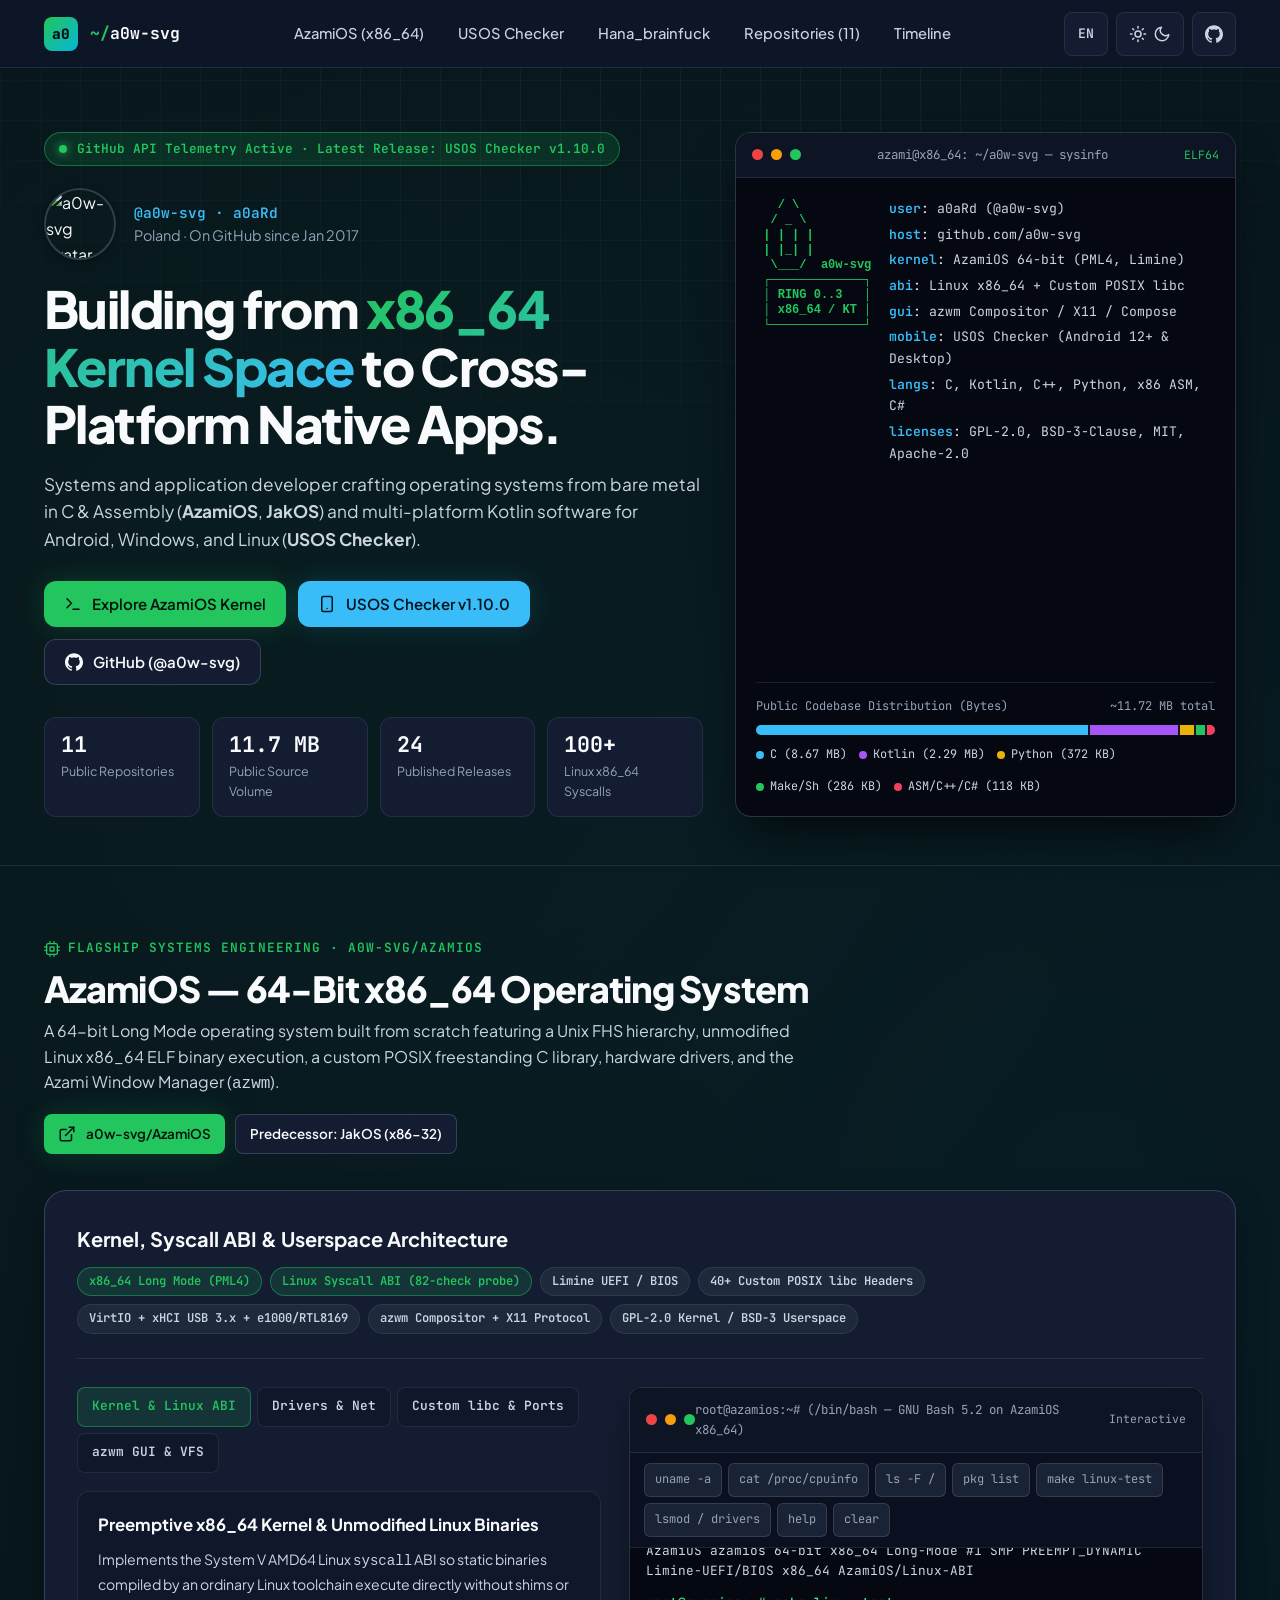
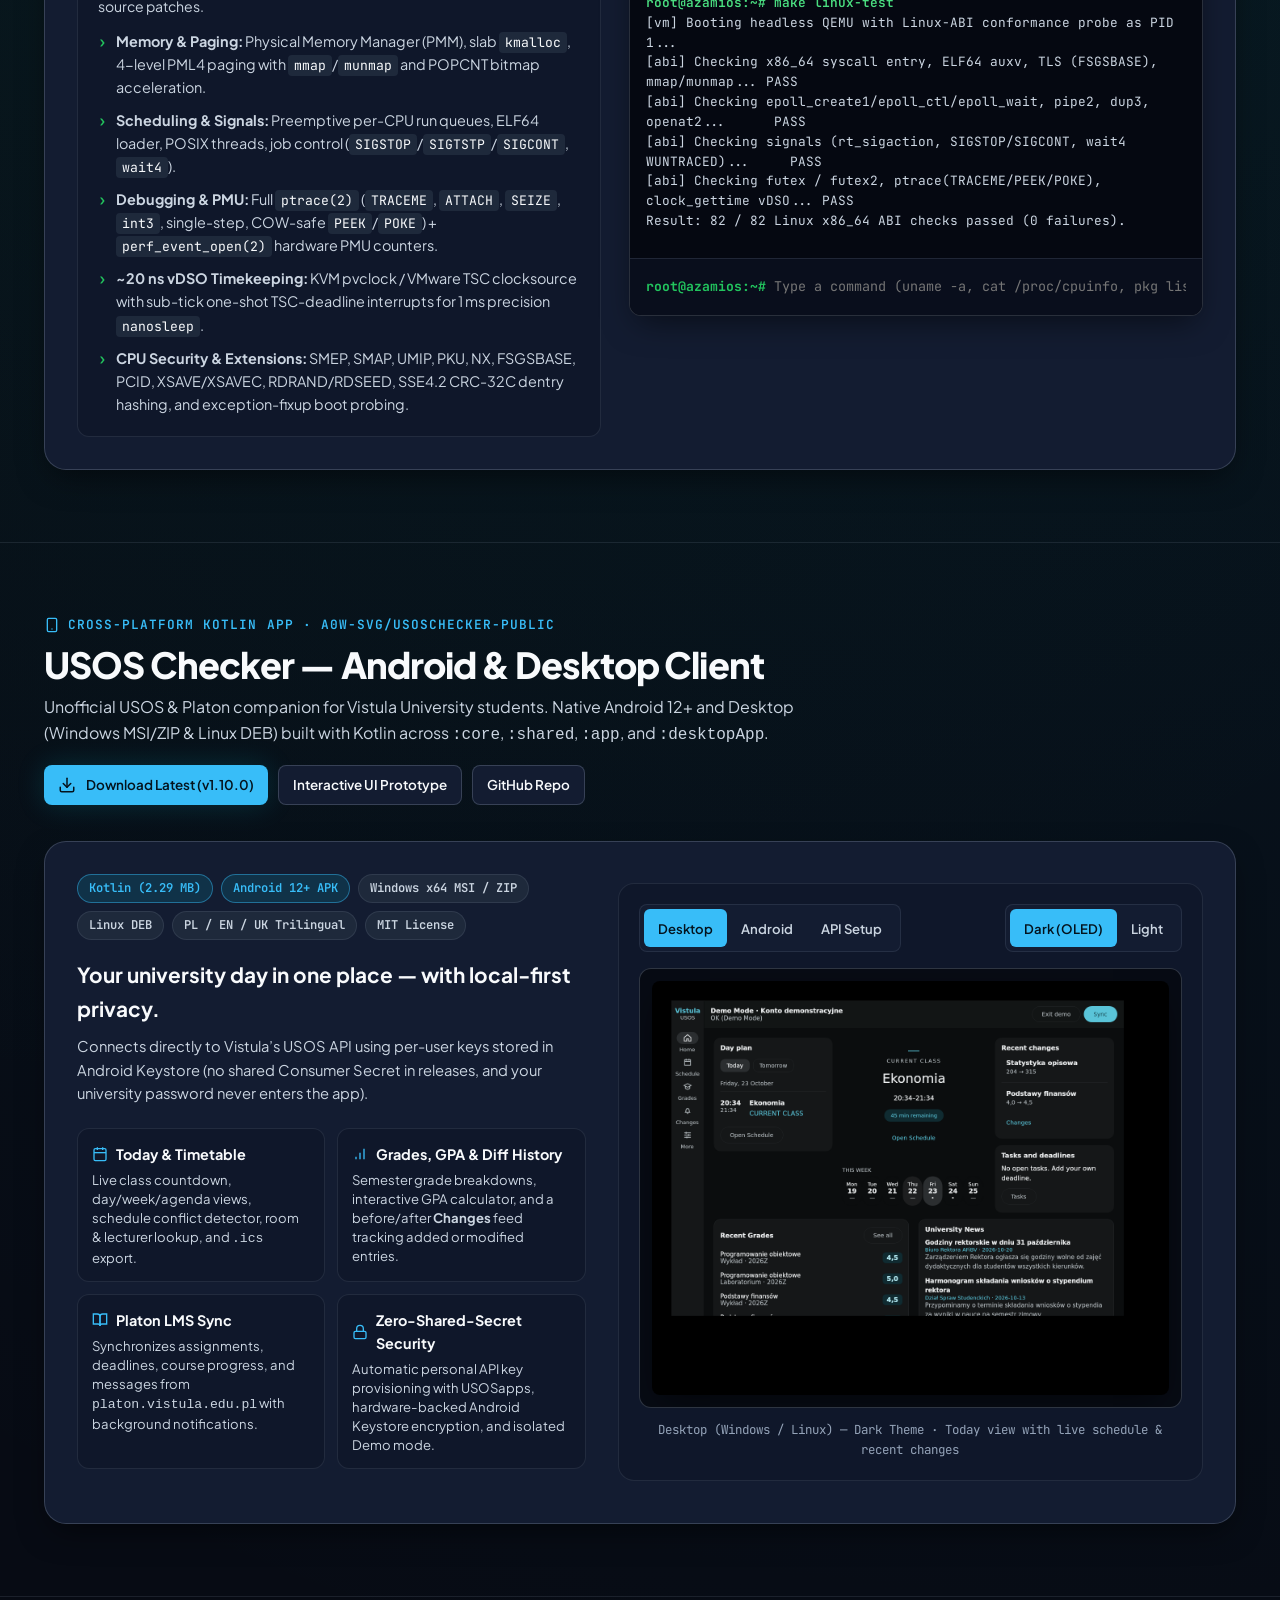
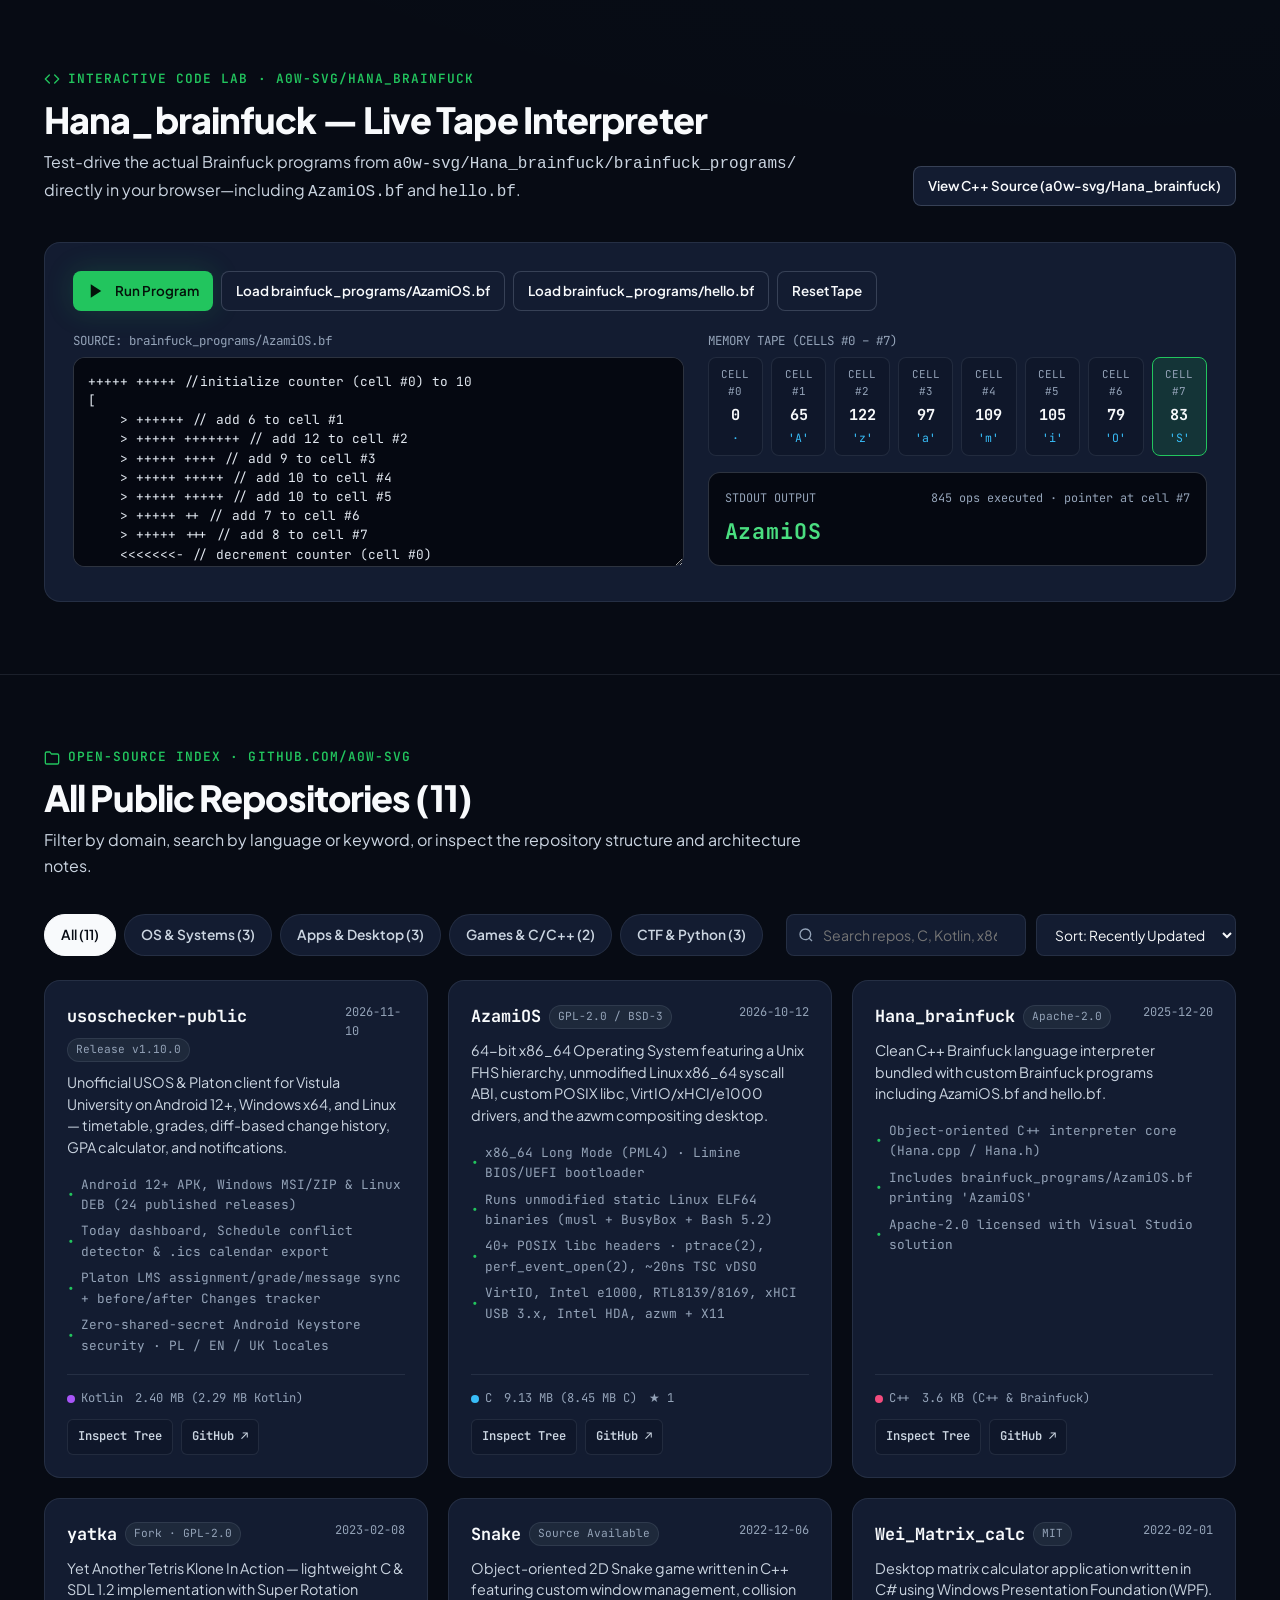
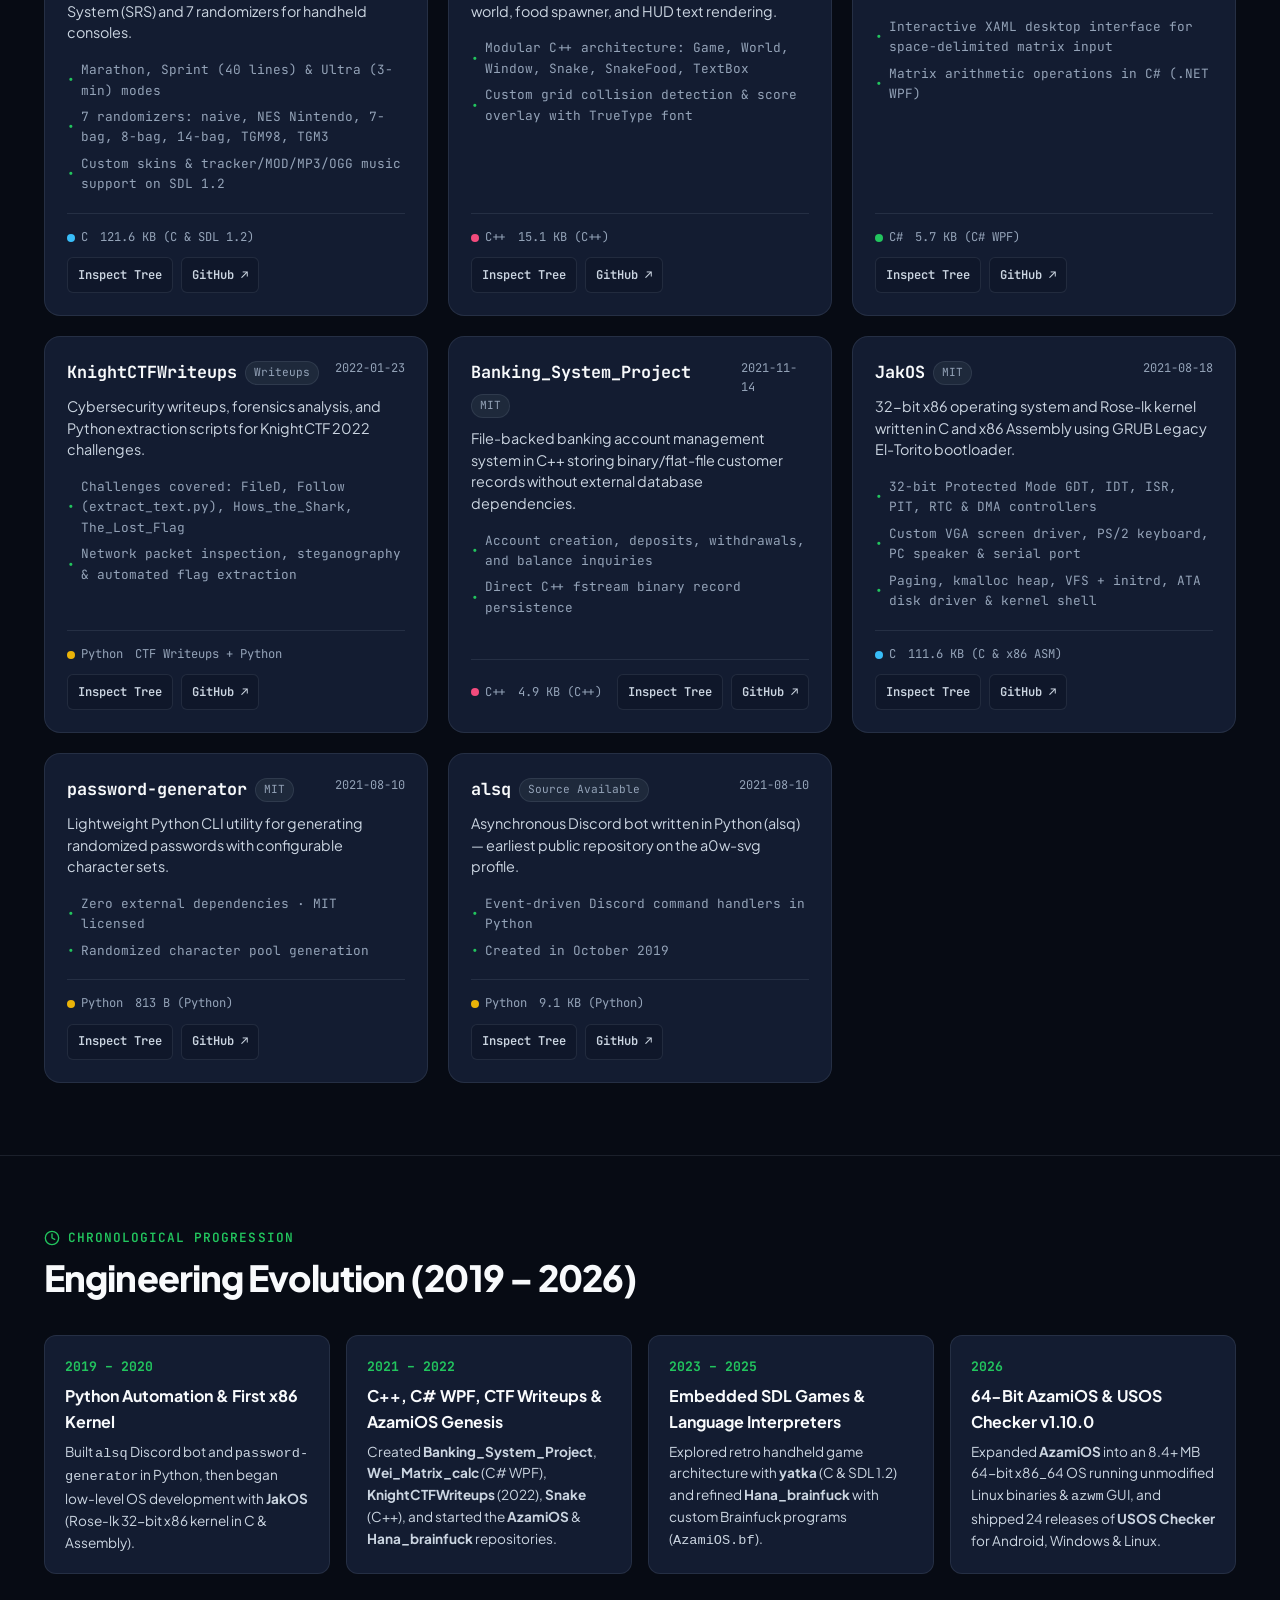
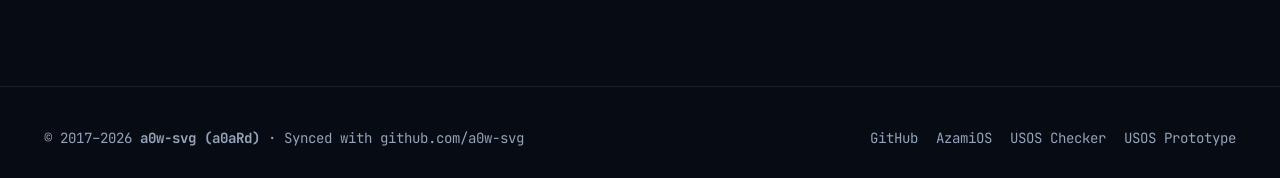
==== index.html @ 18b0dc76 "Initial commit: a0w-svg interactive portfolio site" ====
<!DOCTYPE html>
<html lang="en" data-theme="dark">
<head>
  <meta charset="UTF-8" />
  <meta name="viewport" content="width=device-width, initial-scale=1.0" />
  <title>a0w-svg (a0aRd) — Systems &amp; Software Engineering Portfolio</title>
  <meta name="description" content="Open-source portfolio of a0w-svg (a0aRd): creator of AzamiOS (64-bit x86_64 POSIX OS with Linux syscall ABI), USOS Checker for Android &amp; Desktop, JakOS, Hana_brainfuck, and more." />
  <meta name="theme-color" content="#070b14" />

  <!-- Open Graph -->
  <meta property="og:title" content="a0w-svg (a0aRd) — Systems &amp; Software Engineering" />
  <meta property="og:description" content="64-bit x86_64 OS development (AzamiOS), cross-platform Kotlin applications (USOS Checker), C/C++ interpreters, and security writeups." />
  <meta property="og:type" content="website" />
  <meta property="og:image" content="https://avatars.githubusercontent.com/u/24978910?v=4" />

  <!-- Google Fonts: Plus Jakarta Sans + JetBrains Mono -->
  <link rel="preconnect" href="https://fonts.googleapis.com" />
  <link rel="preconnect" href="https://fonts.gstatic.com" crossorigin />
  <link href="https://fonts.googleapis.com/css2?family=JetBrains+Mono:ital,wght@0,400;0,500;0,600;0,700;1,400&amp;family=Plus+Jakarta+Sans:wght@400;500;600;700;800&amp;display=swap" rel="stylesheet" />

  <link rel="stylesheet" href="styles.css" />
</head>
<body>
  <a href="#main-content" class="skip-link" data-i18n="skip_to_content">Skip to main content</a>
  <div class="bg-grid" aria-hidden="true"></div>

  <!-- ====================================================================
       Sticky Top Navigation
       ==================================================================== -->
  <header class="site-header">
    <div class="container nav-inner">
      <a href="#" class="brand" aria-label="a0w-svg home">
        <span class="brand-mark" aria-hidden="true">a0</span>
        <span><span class="brand-prompt">~/</span>a0w-svg</span>
      </a>

      <nav aria-label="Primary navigation">
        <ul class="nav-links">
          <li><a href="#azamios" class="nav-link">AzamiOS (x86_64)</a></li>
          <li><a href="#usoschecker" class="nav-link">USOS Checker</a></li>
          <li><a href="#hana-bf" class="nav-link">Hana_brainfuck</a></li>
          <li><a href="#repositories" class="nav-link" data-i18n="nav_repos">Repositories (11)</a></li>
          <li><a href="#timeline" class="nav-link" data-i18n="nav_timeline">Timeline</a></li>
        </ul>
      </nav>

      <div class="nav-actions">
        <button type="button" id="lang-toggle" class="lang-btn" aria-label="Switch language between English and Polish">
          <span id="lang-label">EN</span>
        </button>

        <button type="button" id="theme-toggle" class="icon-btn" aria-label="Toggle color theme">
          <!-- Sun icon (shown in dark mode) -->
          <svg id="icon-sun" viewBox="0 0 24 24" fill="none" stroke="currentColor" stroke-width="2" stroke-linecap="round" stroke-linejoin="round" aria-hidden="true">
            <circle cx="12" cy="12" r="4"></circle>
            <path d="M12 2v2M12 20v2M4.93 4.93l1.41 1.41M17.66 17.66l1.41 1.41M2 12h2M20 12h2M6.34 17.66l-1.41 1.41M19.07 4.93l-1.41 1.41"></path>
          </svg>
          <!-- Moon icon (shown in light mode) -->
          <svg id="icon-moon" viewBox="0 0 24 24" fill="none" stroke="currentColor" stroke-width="2" stroke-linecap="round" stroke-linejoin="round" aria-hidden="true" hidden>
            <path d="M21 12.79A9 9 0 1 1 11.21 3 7 7 0 0 0 21 12.79z"></path>
          </svg>
        </button>

        <a href="https://github.com/a0w-svg" target="_blank" rel="noopener noreferrer" class="icon-btn" aria-label="Open a0w-svg GitHub Profile">
          <svg viewBox="0 0 24 24" fill="currentColor" aria-hidden="true">
            <path d="M12 .297c-6.63 0-12 5.373-12 12 0 5.303 3.438 9.8 8.205 11.385.6.113.82-.258.82-.577 0-.285-.01-1.04-.015-2.04-3.338.724-4.042-1.61-4.042-1.61C4.422 18.07 3.633 17.7 3.633 17.7c-1.087-.744.084-.729.084-.729 1.205.084 1.838 1.236 1.838 1.236 1.07 1.835 2.809 1.305 3.495.998.108-.776.417-1.305.76-1.605-2.665-.3-5.466-1.332-5.466-5.93 0-1.31.465-2.38 1.235-3.22-.135-.303-.54-1.523.105-3.176 0 0 1.005-.322 3.3 1.23.96-.267 1.98-.399 3-.405 1.02.006 2.04.138 3 .405 2.28-1.552 3.285-1.23 3.285-1.23.645 1.653.24 2.873.12 3.176.765.84 1.23 1.91 1.23 3.22 0 4.61-2.805 5.625-5.475 5.92.42.36.81 1.096.81 2.22 0 1.606-.015 2.896-.015 3.286 0 .315.21.69.825.57C20.565 22.092 24 17.592 24 12.297c0-6.627-5.373-12-12-12"/>
          </svg>
        </a>
      </div>
    </div>
  </header>

  <main id="main-content">
    <!-- ====================================================================
         Hero Section
         ==================================================================== -->
    <section class="hero">
      <div class="container hero-grid">
        <div>
          <div class="hero-status-bar">
            <span class="status-dot" aria-hidden="true"></span>
            <span id="live-sync-badge" data-i18n="hero_status">GitHub API Telemetry Active · Latest Release: USOS Checker v1.10.0</span>
          </div>

          <div class="hero-identity">
            <img src="https://avatars.githubusercontent.com/u/24978910?v=4" alt="a0w-svg avatar" class="hero-avatar" width="72" height="72" />
            <div>
              <div class="hero-handle">@a0w-svg · a0aRd</div>
              <div style="font-size: 0.9rem; color: var(--text-muted);" data-i18n="hero_location">Poland · On GitHub since Jan 2017</div>
            </div>
          </div>

          <h1 class="hero-title" data-i18n="hero_heading">
            Building from <span class="gradient-text">x86_64 Kernel Space</span> to Cross-Platform Native Apps.
          </h1>

          <p class="hero-lead" data-i18n="hero_lead">
            Systems and application developer crafting operating systems from bare metal in C &amp; Assembly (<strong>AzamiOS</strong>, <strong>JakOS</strong>) and multi-platform Kotlin software for Android, Windows, and Linux (<strong>USOS Checker</strong>).
          </p>

          <div class="hero-cta-row">
            <a href="#azamios" class="btn btn-primary">
              <svg viewBox="0 0 24 24" fill="none" stroke="currentColor" stroke-width="2" stroke-linecap="round" stroke-linejoin="round" aria-hidden="true">
                <polyline points="4 17 10 11 4 5"></polyline>
                <line x1="12" y1="19" x2="20" y2="19"></line>
              </svg>
              <span data-i18n="cta_explore_os">Explore AzamiOS Kernel</span>
            </a>

            <a href="#usoschecker" class="btn btn-cyan">
              <svg viewBox="0 0 24 24" fill="none" stroke="currentColor" stroke-width="2" stroke-linecap="round" stroke-linejoin="round" aria-hidden="true">
                <rect x="5" y="2" width="14" height="20" rx="2" ry="2"></rect>
                <line x1="12" y1="18" x2="12.01" y2="18"></line>
              </svg>
              <span data-i18n="cta_explore_usos">USOS Checker v1.10.0</span>
            </a>

            <a href="https://github.com/a0w-svg?tab=repositories" target="_blank" rel="noopener noreferrer" class="btn btn-secondary">
              <svg viewBox="0 0 24 24" fill="currentColor" aria-hidden="true">
                <path d="M12 .297c-6.63 0-12 5.373-12 12 0 5.303 3.438 9.8 8.205 11.385.6.113.82-.258.82-.577 0-.285-.01-1.04-.015-2.04-3.338.724-4.042-1.61-4.042-1.61C4.422 18.07 3.633 17.7 3.633 17.7c-1.087-.744.084-.729.084-.729 1.205.084 1.838 1.236 1.838 1.236 1.07 1.835 2.809 1.305 3.495.998.108-.776.417-1.305.76-1.605-2.665-.3-5.466-1.332-5.466-5.93 0-1.31.465-2.38 1.235-3.22-.135-.303-.54-1.523.105-3.176 0 0 1.005-.322 3.3 1.23.96-.267 1.98-.399 3-.405 1.02.006 2.04.138 3 .405 2.28-1.552 3.285-1.23 3.285-1.23.645 1.653.24 2.873.12 3.176.765.84 1.23 1.91 1.23 3.22 0 4.61-2.805 5.625-5.475 5.92.42.36.81 1.096.81 2.22 0 1.606-.015 2.896-.015 3.286 0 .315.21.69.825.57C20.565 22.092 24 17.592 24 12.297c0-6.627-5.373-12-12-12"/>
              </svg>
              <span>GitHub (@a0w-svg)</span>
            </a>
          </div>

          <div class="hero-metrics">
            <div class="metric-card">
              <div class="metric-value" id="metric-repos">11</div>
              <div class="metric-label" data-i18n="metric_public_repos">Public Repositories</div>
            </div>
            <div class="metric-card">
              <div class="metric-value">11.7 MB</div>
              <div class="metric-label" data-i18n="metric_code_volume">Public Source Volume</div>
            </div>
            <div class="metric-card">
              <div class="metric-value" id="metric-releases">24</div>
              <div class="metric-label" data-i18n="metric_releases">Published Releases</div>
            </div>
            <div class="metric-card">
              <div class="metric-value">100+</div>
              <div class="metric-label" data-i18n="metric_syscalls">Linux x86_64 Syscalls</div>
            </div>
          </div>
        </div>

        <!-- Right Column: System Neofetch & Codebase Telemetry -->
        <aside class="neofetch-card" aria-label="Developer environment summary">
          <div class="window-bar">
            <div class="window-dots" aria-hidden="true">
              <span class="window-dot red"></span>
              <span class="window-dot amber"></span>
              <span class="window-dot green"></span>
            </div>
            <span class="window-title">azami@x86_64: ~/a0w-svg — sysinfo</span>
            <span style="font-size: 0.72rem; color: #22c55e;">ELF64</span>
          </div>

          <div class="neofetch-body">
            <div class="neofetch-grid">
              <pre class="ascii-logo" aria-hidden="true">
   / \
  / _ \
 | | | |
 | |_| |
  \___/  a0w-svg
 ┌─────────────┐
 │ RING 0..3   │
 │ x86_64 / KT │
 └─────────────┘</pre>
              <ul class="sys-kv">
                <li><span class="sys-k">user</span>: <span class="sys-v">a0aRd (@a0w-svg)</span></li>
                <li><span class="sys-k">host</span>: <span class="sys-v">github.com/a0w-svg</span></li>
                <li><span class="sys-k">kernel</span>: <span class="sys-v">AzamiOS 64-bit (PML4, Limine)</span></li>
                <li><span class="sys-k">abi</span>: <span class="sys-v">Linux x86_64 + Custom POSIX libc</span></li>
                <li><span class="sys-k">gui</span>: <span class="sys-v">azwm Compositor / X11 / Compose</span></li>
                <li><span class="sys-k">mobile</span>: <span class="sys-v">USOS Checker (Android 12+ &amp; Desktop)</span></li>
                <li><span class="sys-k">langs</span>: <span class="sys-v">C, Kotlin, C++, Python, x86 ASM, C#</span></li>
                <li><span class="sys-k">licenses</span>: <span class="sys-v">GPL-2.0, BSD-3-Clause, MIT, Apache-2.0</span></li>
              </ul>
            </div>

            <div class="lang-telemetry">
              <div class="lang-telemetry-header">
                <span data-i18n="telemetry_title">Public Codebase Distribution (Bytes)</span>
                <span>~11.72 MB total</span>
              </div>
              <div class="lang-bar" role="img" aria-label="Language distribution: 74.1% C, 19.6% Kotlin, 3.2% Python, 1.8% Makefile, 0.6% Assembly, 0.7% C++, C# and Shell">
                <div class="lang-segment" style="width: 73.5%; background: #38bdf8;" title="C: 8.67 MB (74.0%)"></div>
                <div class="lang-segment" style="width: 19.6%; background: #a855f7;" title="Kotlin: 2.29 MB (19.6%)"></div>
                <div class="lang-segment" style="width: 3.2%; background: #eab308;" title="Python: 372 KB (3.2%)"></div>
                <div class="lang-segment" style="width: 1.9%; background: #22c55e;" title="Makefile &amp; Shell: 286 KB (2.4%)"></div>
                <div class="lang-segment" style="width: 1.8%; background: #f43f5e;" title="Assembly, C++, C#: 118 KB (1.0%)"></div>
              </div>
              <div class="lang-legend">
                <span class="lang-pill"><span class="lang-dot" style="background: #38bdf8;"></span>C (8.67 MB)</span>
                <span class="lang-pill"><span class="lang-dot" style="background: #a855f7;"></span>Kotlin (2.29 MB)</span>
                <span class="lang-pill"><span class="lang-dot" style="background: #eab308;"></span>Python (372 KB)</span>
                <span class="lang-pill"><span class="lang-dot" style="background: #22c55e;"></span>Make/Sh (286 KB)</span>
                <span class="lang-pill"><span class="lang-dot" style="background: #f43f5e;"></span>ASM/C++/C# (118 KB)</span>
              </div>
            </div>
          </div>
        </aside>
      </div>
    </section>

    <!-- ====================================================================
         Flagship 1: AzamiOS (64-Bit x86_64 Operating System)
         ==================================================================== -->
    <section id="azamios" class="section">
      <div class="container">
        <div class="section-header">
          <div>
            <div class="section-eyebrow">
              <svg width="16" height="16" viewBox="0 0 24 24" fill="none" stroke="currentColor" stroke-width="2" stroke-linecap="round" stroke-linejoin="round" aria-hidden="true">
                <rect x="4" y="4" width="16" height="16" rx="2" ry="2"></rect>
                <rect x="9" y="9" width="6" height="6"></rect>
                <line x1="9" y1="1" x2="9" y2="4"></line><line x1="15" y1="1" x2="15" y2="4"></line>
                <line x1="9" y1="20" x2="9" y2="23"></line><line x1="15" y1="20" x2="15" y2="23"></line>
                <line x1="20" y1="9" x2="23" y2="9"></line><line x1="20" y1="14" x2="23" y2="14"></line>
                <line x1="1" y1="9" x2="4" y2="9"></line><line x1="1" y1="14" x2="4" y2="14"></line>
              </svg>
              <span data-i18n="azami_eyebrow">Flagship Systems Engineering · a0w-svg/AzamiOS</span>
            </div>
            <h2 class="section-title">AzamiOS — 64-Bit x86_64 Operating System</h2>
            <p class="section-subtitle" data-i18n="azami_subtitle">
              A 64-bit Long Mode operating system built from scratch featuring a Unix FHS hierarchy, unmodified Linux x86_64 ELF binary execution, a custom POSIX freestanding C library, hardware drivers, and the Azami Window Manager (<code>azwm</code>).
            </p>
          </div>
          <div style="display: flex; gap: 10px; flex-wrap: wrap;">
            <a href="https://github.com/a0w-svg/AzamiOS" target="_blank" rel="noopener noreferrer" class="btn btn-primary btn-sm">
              <svg viewBox="0 0 24 24" fill="none" stroke="currentColor" stroke-width="2" stroke-linecap="round" stroke-linejoin="round" aria-hidden="true">
                <path d="M18 13v6a2 2 0 0 1-2 2H5a2 2 0 0 1-2-2V8a2 2 0 0 1 2-2h6"></path>
                <polyline points="15 3 21 3 21 9"></polyline>
                <line x1="10" y1="14" x2="21" y2="3"></line>
              </svg>
              <span>a0w-svg/AzamiOS</span>
            </a>
            <a href="https://github.com/a0w-svg/JakOS" target="_blank" rel="noopener noreferrer" class="btn btn-secondary btn-sm">
              <span>Predecessor: JakOS (x86-32)</span>
            </a>
          </div>
        </div>

        <div class="flagship-shell">
          <div class="flagship-top">
            <div>
              <h3 style="font-size: 1.25rem; font-weight: 700;" data-i18n="azami_arch_heading">Kernel, Syscall ABI &amp; Userspace Architecture</h3>
              <div class="badge-row">
                <span class="tech-badge emerald">x86_64 Long Mode (PML4)</span>
                <span class="tech-badge emerald">Linux Syscall ABI (82-check probe)</span>
                <span class="tech-badge">Limine UEFI / BIOS</span>
                <span class="tech-badge">40+ Custom POSIX libc Headers</span>
                <span class="tech-badge">VirtIO + xHCI USB 3.x + e1000/RTL8169</span>
                <span class="tech-badge">azwm Compositor + X11 Protocol</span>
                <span class="tech-badge">GPL-2.0 Kernel / BSD-3 Userspace</span>
              </div>
            </div>
          </div>

          <div class="azami-grid">
            <!-- Left: Interactive Subsystem Tabs -->
            <div>
              <div class="subsystem-tabs" role="tablist" aria-label="AzamiOS Subsystems">
                <button type="button" class="tab-btn" role="tab" aria-selected="true" aria-controls="panel-kernel" id="tab-kernel">Kernel &amp; Linux ABI</button>
                <button type="button" class="tab-btn" role="tab" aria-selected="false" aria-controls="panel-drivers" id="tab-drivers">Drivers &amp; Net</button>
                <button type="button" class="tab-btn" role="tab" aria-selected="false" aria-controls="panel-libc" id="tab-libc">Custom libc &amp; Ports</button>
                <button type="button" class="tab-btn" role="tab" aria-selected="false" aria-controls="panel-gui" id="tab-gui">azwm GUI &amp; VFS</button>
              </div>

              <!-- Panel 1: Kernel -->
              <div id="panel-kernel" class="subsystem-panel" role="tabpanel" aria-labelledby="tab-kernel">
                <h4>Preemptive x86_64 Kernel &amp; Unmodified Linux Binaries</h4>
                <p style="font-size: 0.88rem; color: var(--text-secondary);">
                  Implements the System V AMD64 Linux <code>syscall</code> ABI so static binaries compiled by an ordinary Linux toolchain execute directly without shims or source patches.
                </p>
                <ul class="subsystem-list">
                  <li><strong>Memory &amp; Paging:</strong> Physical Memory Manager (PMM), slab <code>kmalloc</code>, 4-level PML4 paging with <code>mmap</code>/<code>munmap</code> and POPCNT bitmap acceleration.</li>
                  <li><strong>Scheduling &amp; Signals:</strong> Preemptive per-CPU run queues, ELF64 loader, POSIX threads, job control (<code>SIGSTOP</code>/<code>SIGTSTP</code>/<code>SIGCONT</code>, <code>wait4</code>).</li>
                  <li><strong>Debugging &amp; PMU:</strong> Full <code>ptrace(2)</code> (<code>TRACEME</code>, <code>ATTACH</code>, <code>SEIZE</code>, <code>int3</code>, single-step, COW-safe <code>PEEK</code>/<code>POKE</code>) + <code>perf_event_open(2)</code> hardware PMU counters.</li>
                  <li><strong> ~20 ns vDSO Timekeeping:</strong> KVM pvclock / VMware TSC clocksource with sub-tick one-shot TSC-deadline interrupts for 1 ms precision <code>nanosleep</code>.</li>
                  <li><strong>CPU Security &amp; Extensions:</strong> SMEP, SMAP, UMIP, PKU, NX, FSGSBASE, PCID, XSAVE/XSAVEC, RDRAND/RDSEED, SSE4.2 CRC-32C dentry hashing, and exception-fixup boot probing.</li>
                </ul>
              </div>

              <!-- Panel 2: Drivers -->
              <div id="panel-drivers" class="subsystem-panel" role="tabpanel" aria-labelledby="tab-drivers" hidden>
                <h4>Hardware Abstraction Layer (HAL), Storage, USB 3.x &amp; Network Stack</h4>
                <p style="font-size: 0.88rem; color: var(--text-secondary);">
                  Modular PCI bus enumeration with MSI/INTx routing, I/O APIC + LAPIC SMP interrupts, and paravirtual + physical device drivers.
                </p>
                <ul class="subsystem-list">
                  <li><strong>Networking Cards:</strong> Intel <code>e1000</code> / <code>e100</code>, Realtek <code>RTL8139</code> / <code>RTL8169</code> (Gigabit), AMD PCNet, VMware <code>VMXNET3</code>, and <code>VirtIO-Net</code>.</li>
                  <li><strong>TCP/IP Stack:</strong> Full Ethernet, ARP, IPv4, ICMPv4, UDP, TCP, BSD sockets, <code>dhcpcd</code>, <code>ntpd</code>, <code>httpd</code>, <code>curl</code>, and <code>nslookup</code>.</li>
                  <li><strong>USB &amp; Input:</strong> <code>xHCI</code> (USB 3.x) with BIOS handoff, Intel PCH port routing, hot-plug, USB HID keyboards/mice/tablets, PS/2, and <code>virtio-input</code>.</li>
                  <li><strong>Audio &amp; Video:</strong> Intel HDA, AC'97, ES1370, MPU-401 MIDI, PC Speaker; VirtIO GPU, BGA Display, and Framebuffer DRM.</li>
                  <li><strong>Storage:</strong> ATA IDE, Floppy DMA/FDC, VirtIO Block, and VirtIO 9P host filesystem sharing.</li>
                </ul>
              </div>

              <!-- Panel 3: libc -->
              <div id="panel-libc" class="subsystem-panel" role="tabpanel" aria-labelledby="tab-libc" hidden>
                <h4>Freestanding POSIX C Library (<code>userland/libc/</code>) &amp; Ported Packages</h4>
                <p style="font-size: 0.88rem; color: var(--text-secondary);">
                  Zero kernel leakage into userspace, licensed under BSD-3-Clause alongside a rich software ports tree installable via <code>pkg</code>.
                </p>
                <ul class="subsystem-list">
                  <li><strong>Core POSIX &amp; Linux APIs:</strong> <code>stdio.h</code>, <code>stdlib.h</code>, <code>pthread.h</code>, <code>sys/epoll.h</code>, <code>linux/futex.h</code> (including <code>futex2</code>), <code>sys/statx.h</code>, <code>sys/sendfile.h</code>, <code>spawn.h</code>, <code>mqueue.h</code>, <code>regex.h</code>, <code>ftw.h</code>.</li>
                  <li><strong>System Shell &amp; Toolchain:</strong> GNU Bash 5.2 as <code>/bin/sh</code> (plus native <code>azami-sh</code>), TinyCC (<code>tcc</code>) &amp; GNU Make on-device compiler toolchain.</li>
                  <li><strong>Ported Ecosystem:</strong> <code>musl 1.2.5</code> + <code>BusyBox 1.36.1</code> (401 applets), Lua, MicroPython, SQLite, <code>jq</code>, <code>gawk</code>, <code>curl</code>, <code>nano</code>, <code>less</code>, <code>tree</code>.</li>
                </ul>
              </div>

              <!-- Panel 4: GUI & VFS -->
              <div id="panel-gui" class="subsystem-panel" role="tabpanel" aria-labelledby="tab-gui" hidden>
                <h4>Azami Window Manager (<code>azwm</code>), X11 Support &amp; Virtual Filesystem</h4>
                <p style="font-size: 0.88rem; color: var(--text-secondary);">
                  Complete desktop environment over a double-buffered alpha-blending software compositor and Unix FHS root tree.
                </p>
                <ul class="subsystem-list">
                  <li><strong>Desktop Apps:</strong> <code>azwm</code> window manager, <code>terminal</code>, <code>texteditor</code>, <code>filemanager</code>, <code>sysmon</code>, <code>calculator</code>, <code>paint</code>, and games (<code>minesweeper</code>, <code>2048</code>, <code>snake</code>).</li>
                  <li><strong>X11 Client Protocol:</strong> Runs classic X11 clients including <code>xclock</code>, <code>xcalc</code>, <code>xeyes</code>, and <code>xcursor</code>.</li>
                  <li><strong>VFS &amp; Filesystems:</strong> <code>ext2</code>, <code>FAT32</code>, <code>ProcFS</code>, <code>SysFS</code>, <code>DevFS</code>, <code>Devpts</code>, <code>PipeFS</code>, and <code>TarFS</code> initrd with POSIX ACLs (<code>getfacl</code>/<code>setfacl</code>).</li>
                </ul>
              </div>
            </div>

            <!-- Right: Interactive AzamiOS Shell Simulator -->
            <div class="terminal-box" aria-label="Interactive AzamiOS Shell Inspector">
              <div class="window-bar">
                <div class="window-dots" aria-hidden="true">
                  <span class="window-dot red"></span>
                  <span class="window-dot amber"></span>
                  <span class="window-dot green"></span>
                </div>
                <span class="window-title">root@azamios:~# (/bin/bash — GNU Bash 5.2 on AzamiOS x86_64)</span>
                <span style="font-size: 0.72rem; color: #94a3b8;">Interactive</span>
              </div>

              <div class="terminal-presets" role="group" aria-label="Quick terminal commands">
                <button type="button" class="preset-chip" data-cmd="uname -a">uname -a</button>
                <button type="button" class="preset-chip" data-cmd="cat /proc/cpuinfo">cat /proc/cpuinfo</button>
                <button type="button" class="preset-chip" data-cmd="ls -F /">ls -F /</button>
                <button type="button" class="preset-chip" data-cmd="pkg list">pkg list</button>
                <button type="button" class="preset-chip" data-cmd="make linux-test">make linux-test</button>
                <button type="button" class="preset-chip" data-cmd="lsmod">lsmod / drivers</button>
                <button type="button" class="preset-chip" data-cmd="help">help</button>
                <button type="button" class="preset-chip" data-cmd="clear">clear</button>
              </div>

              <div id="azami-terminal-output" class="terminal-output" role="log" aria-live="polite"></div>

              <form id="azami-terminal-form" class="terminal-input-row" autocomplete="off">
                <label for="azami-cmd-input" class="terminal-prompt-label">root@azamios:~#</label>
                <input
                  id="azami-cmd-input"
                  type="text"
                  class="terminal-input"
                  placeholder="Type a command (uname -a, cat /proc/cpuinfo, pkg list, help)..."
                  aria-label="AzamiOS shell command input"
                />
              </form>
            </div>
          </div>
        </div>
      </div>
    </section>

    <!-- ====================================================================
         Flagship 2: USOS Checker (Vistula Checker — Android & Desktop)
         ==================================================================== -->
    <section id="usoschecker" class="section">
      <div class="container">
        <div class="section-header">
          <div>
            <div class="section-eyebrow cyan">
              <svg width="16" height="16" viewBox="0 0 24 24" fill="none" stroke="currentColor" stroke-width="2" stroke-linecap="round" stroke-linejoin="round" aria-hidden="true">
                <rect x="5" y="2" width="14" height="20" rx="2" ry="2"></rect>
                <line x1="12" y1="18" x2="12.01" y2="18"></line>
              </svg>
              <span data-i18n="usos_eyebrow">Cross-Platform Kotlin App · a0w-svg/usoschecker-public</span>
            </div>
            <h2 class="section-title">USOS Checker — Android &amp; Desktop Client</h2>
            <p class="section-subtitle" data-i18n="usos_subtitle">
              Unofficial USOS &amp; Platon companion for Vistula University students. Native Android 12+ and Desktop (Windows MSI/ZIP &amp; Linux DEB) built with Kotlin across <code>:core</code>, <code>:shared</code>, <code>:app</code>, and <code>:desktopApp</code>.
            </p>
          </div>

          <div style="display: flex; gap: 10px; flex-wrap: wrap;">
            <a href="https://github.com/a0w-svg/usoschecker-public/releases/latest" target="_blank" rel="noopener noreferrer" class="btn btn-cyan btn-sm">
              <svg viewBox="0 0 24 24" fill="none" stroke="currentColor" stroke-width="2" stroke-linecap="round" stroke-linejoin="round" aria-hidden="true">
                <path d="M21 15v4a2 2 0 0 1-2 2H5a2 2 0 0 1-2-2v-4"></path>
                <polyline points="7 10 12 15 17 10"></polyline>
                <line x1="12" y1="15" x2="12" y2="3"></line>
              </svg>
              <span id="usos-release-btn-text">Download Latest (v1.10.0)</span>
            </a>
            <a href="https://usoscheckerdesign.vercel.app/" target="_blank" rel="noopener noreferrer" class="btn btn-secondary btn-sm">
              <span data-i18n="usos_prototype_btn">Interactive UI Prototype</span>
            </a>
            <a href="https://github.com/a0w-svg/usoschecker-public" target="_blank" rel="noopener noreferrer" class="btn btn-secondary btn-sm">
              <span>GitHub Repo</span>
            </a>
          </div>
        </div>

        <div class="flagship-shell">
          <div class="usos-grid">
            <!-- Left: Key Capabilities & Architecture -->
            <div>
              <div class="badge-row" style="margin-top: 0; margin-bottom: 18px;">
                <span class="tech-badge cyan">Kotlin (2.29 MB)</span>
                <span class="tech-badge cyan">Android 12+ APK</span>
                <span class="tech-badge">Windows x64 MSI / ZIP</span>
                <span class="tech-badge">Linux DEB</span>
                <span class="tech-badge">PL / EN / UK Trilingual</span>
                <span class="tech-badge">MIT License</span>
              </div>

              <h3 style="font-size: 1.3rem; font-weight: 700; margin-bottom: 10px;" data-i18n="usos_card_heading">
                Your university day in one place — with local-first privacy.
              </h3>
              <p style="font-size: 0.92rem; color: var(--text-secondary);" data-i18n="usos_card_desc">
                Connects directly to Vistula’s USOS API using per-user keys stored in Android Keystore (no shared Consumer Secret in releases, and your university password never enters the app).
              </p>

              <div class="feature-cards-mini">
                <div class="mini-feature">
                  <div class="mini-feature-title">
                    <svg viewBox="0 0 24 24" fill="none" stroke="currentColor" stroke-width="2" aria-hidden="true">
                      <rect x="3" y="4" width="18" height="18" rx="2" ry="2"></rect>
                      <line x1="16" y1="2" x2="16" y2="6"></line>
                      <line x1="8" y1="2" x2="8" y2="6"></line>
                      <line x1="3" y1="10" x2="21" y2="10"></line>
                    </svg>
                    <span data-i18n="usos_f1_title">Today &amp; Timetable</span>
                  </div>
                  <p data-i18n="usos_f1_desc">Live class countdown, day/week/agenda views, schedule conflict detector, room &amp; lecturer lookup, and <code>.ics</code> export.</p>
                </div>

                <div class="mini-feature">
                  <div class="mini-feature-title">
                    <svg viewBox="0 0 24 24" fill="none" stroke="currentColor" stroke-width="2" aria-hidden="true">
                      <path d="M12 20V10"></path><path d="M18 20V4"></path><path d="M6 20v-4"></path>
                    </svg>
                    <span data-i18n="usos_f2_title">Grades, GPA &amp; Diff History</span>
                  </div>
                  <p data-i18n="usos_f2_desc">Semester grade breakdowns, interactive GPA calculator, and a before/after <strong>Changes</strong> feed tracking added or modified entries.</p>
                </div>

                <div class="mini-feature">
                  <div class="mini-feature-title">
                    <svg viewBox="0 0 24 24" fill="none" stroke="currentColor" stroke-width="2" aria-hidden="true">
                      <path d="M2 3h6a4 4 0 0 1 4 4v14a3 3 0 0 0-3-3H2z"></path>
                      <path d="M22 3h-6a4 4 0 0 0-4 4v14a3 3 0 0 1 3-3h7z"></path>
                    </svg>
                    <span data-i18n="usos_f3_title">Platon LMS Sync</span>
                  </div>
                  <p data-i18n="usos_f3_desc">Synchronizes assignments, deadlines, course progress, and messages from <code>platon.vistula.edu.pl</code> with background notifications.</p>
                </div>

                <div class="mini-feature">
                  <div class="mini-feature-title">
                    <svg viewBox="0 0 24 24" fill="none" stroke="currentColor" stroke-width="2" aria-hidden="true">
                      <rect x="3" y="11" width="18" height="11" rx="2" ry="2"></rect>
                      <path d="M7 11V7a5 5 0 0 1 10 0v4"></path>
                    </svg>
                    <span data-i18n="usos_f4_title">Zero-Shared-Secret Security</span>
                  </div>
                  <p data-i18n="usos_f4_desc">Automatic personal API key provisioning with USOSapps, hardware-backed Android Keystore encryption, and isolated Demo mode.</p>
                </div>
              </div>
            </div>

            <!-- Right: Interactive Screenshot Stage -->
            <div class="preview-stage">
              <div class="preview-controls">
                <div class="segmented-group" role="group" aria-label="Select platform">
                  <button type="button" class="seg-btn" data-usos-platform="desktop" aria-pressed="true">Desktop</button>
                  <button type="button" class="seg-btn" data-usos-platform="android" aria-pressed="false">Android</button>
                  <button type="button" class="seg-btn" data-usos-platform="onboarding" aria-pressed="false">API Setup</button>
                </div>

                <div class="segmented-group" id="usos-theme-group" role="group" aria-label="Select app theme">
                  <button type="button" class="seg-btn" data-usos-theme="dark" aria-pressed="true">Dark (OLED)</button>
                  <button type="button" class="seg-btn" data-usos-theme="light" aria-pressed="false">Light</button>
                </div>
              </div>

              <div class="screenshot-viewport">
                <img
                  id="usos-preview-img"
                  src="assets/screenshots/desktop-dark.png"
                  alt="USOS Checker Desktop in dark theme showing demo data"
                  width="800"
                  height="500"
                />
              </div>
              <div id="usos-preview-caption" class="screenshot-caption">
                Desktop (Windows / Linux) — Dark Theme · Today view with live schedule &amp; recent changes
              </div>
            </div>
          </div>
        </div>
      </div>
    </section>

    <!-- ====================================================================
         Interactive Sandbox: Hana_brainfuck (runs AzamiOS.bf in browser)
         ==================================================================== -->
    <section id="hana-bf" class="section">
      <div class="container">
        <div class="section-header">
          <div>
            <div class="section-eyebrow">
              <svg width="16" height="16" viewBox="0 0 24 24" fill="none" stroke="currentColor" stroke-width="2" stroke-linecap="round" stroke-linejoin="round" aria-hidden="true">
                <polyline points="16 18 22 12 16 6"></polyline>
                <polyline points="8 6 2 12 8 18"></polyline>
              </svg>
              <span>Interactive Code Lab · a0w-svg/Hana_brainfuck</span>
            </div>
            <h2 class="section-title" data-i18n="bf_title">Hana_brainfuck — Live Tape Interpreter</h2>
            <p class="section-subtitle" data-i18n="bf_subtitle">
              Test-drive the actual Brainfuck programs from <code>a0w-svg/Hana_brainfuck/brainfuck_programs/</code> directly in your browser—including <code>AzamiOS.bf</code> and <code>hello.bf</code>.
            </p>
          </div>
          <a href="https://github.com/a0w-svg/Hana_brainfuck" target="_blank" rel="noopener noreferrer" class="btn btn-secondary btn-sm">
            <span>View C++ Source (a0w-svg/Hana_brainfuck)</span>
          </a>
        </div>

        <div class="bf-card">
          <div class="bf-toolbar">
            <button type="button" class="btn btn-primary btn-sm" id="bf-run-btn">
              <svg viewBox="0 0 24 24" fill="currentColor" aria-hidden="true"><polygon points="5 3 19 12 5 21 5 3"></polygon></svg>
              <span data-i18n="bf_run">Run Program</span>
            </button>
            <button type="button" class="btn btn-secondary btn-sm" id="bf-load-azami">Load brainfuck_programs/AzamiOS.bf</button>
            <button type="button" class="btn btn-secondary btn-sm" id="bf-load-hello">Load brainfuck_programs/hello.bf</button>
            <button type="button" class="btn btn-secondary btn-sm" id="bf-reset-btn">Reset Tape</button>
          </div>

          <div class="bf-grid">
            <div>
              <label for="bf-code" class="mono" style="font-size: 0.78rem; color: var(--text-muted); display: block; margin-bottom: 6px;">
                SOURCE: brainfuck_programs/AzamiOS.bf
              </label>
              <textarea id="bf-code" class="bf-editor" spellcheck="false" aria-label="Brainfuck source code editor"></textarea>
            </div>

            <div>
              <div class="mono" style="font-size: 0.78rem; color: var(--text-muted); margin-bottom: 6px;">
                MEMORY TAPE (CELLS #0 – #7)
              </div>
              <div id="bf-tape" class="bf-tape" aria-label="Brainfuck memory tape cells"></div>

              <div class="bf-stdout-box">
                <div class="bf-stdout-label">
                  <span>STDOUT OUTPUT</span>
                  <span id="bf-stats">0 ops executed</span>
                </div>
                <div id="bf-stdout" class="bf-stdout-value" aria-live="polite">AzamiOS</div>
              </div>
            </div>
          </div>
        </div>
      </div>
    </section>

    <!-- ====================================================================
         Complete Public Repository Explorer (All 11 Public Repositories)
         ==================================================================== -->
    <section id="repositories" class="section">
      <div class="container">
        <div class="section-header">
          <div>
            <div class="section-eyebrow">
              <svg width="16" height="16" viewBox="0 0 24 24" fill="none" stroke="currentColor" stroke-width="2" stroke-linecap="round" stroke-linejoin="round" aria-hidden="true">
                <path d="M22 19a2 2 0 0 1-2 2H4a2 2 0 0 1-2-2V5a2 2 0 0 1 2-2h5l2 3h9a2 2 0 0 1 2 2z"></path>
              </svg>
              <span data-i18n="repos_eyebrow">Open-Source Index · github.com/a0w-svg</span>
            </div>
            <h2 class="section-title" data-i18n="repos_title">All Public Repositories (11)</h2>
            <p class="section-subtitle" data-i18n="repos_subtitle">
              Filter by domain, search by language or keyword, or inspect the repository structure and architecture notes.
            </p>
          </div>
        </div>

        <div class="repo-controls">
          <div class="filter-pills" role="group" aria-label="Filter repositories by category">
            <button type="button" class="filter-btn" data-filter="all" aria-pressed="true" data-i18n="filter_all">All (11)</button>
            <button type="button" class="filter-btn" data-filter="systems" aria-pressed="false" data-i18n="filter_systems">OS &amp; Systems (3)</button>
            <button type="button" class="filter-btn" data-filter="apps" aria-pressed="false" data-i18n="filter_apps">Apps &amp; Desktop (3)</button>
            <button type="button" class="filter-btn" data-filter="games" aria-pressed="false" data-i18n="filter_games">Games &amp; C/C++ (2)</button>
            <button type="button" class="filter-btn" data-filter="security" aria-pressed="false" data-i18n="filter_security">CTF &amp; Python (3)</button>
          </div>

          <div class="search-sort-group">
            <div class="search-input-wrap">
              <svg viewBox="0 0 24 24" fill="none" stroke="currentColor" stroke-width="2" aria-hidden="true">
                <circle cx="11" cy="11" r="8"></circle>
                <line x1="21" y1="21" x2="16.65" y2="16.65"></line>
              </svg>
              <input
                type="search"
                id="repo-search"
                class="search-input"
                placeholder="Search repos, C, Kotlin, x86..."
                aria-label="Search repositories"
              />
            </div>

            <select id="repo-sort" class="sort-select" aria-label="Sort repositories">
              <option value="updated">Sort: Recently Updated</option>
              <option value="size">Sort: Codebase Size</option>
              <option value="name">Sort: Alphabetical</option>
            </select>
          </div>
        </div>

        <div id="repo-grid" class="repo-grid" aria-live="polite"></div>
      </div>
    </section>

    <!-- ====================================================================
         Engineering Evolution Timeline (2019 — 2026)
         ==================================================================== -->
    <section id="timeline" class="section">
      <div class="container">
        <div class="section-header">
          <div>
            <div class="section-eyebrow">
              <svg width="16" height="16" viewBox="0 0 24 24" fill="none" stroke="currentColor" stroke-width="2" stroke-linecap="round" stroke-linejoin="round" aria-hidden="true">
                <circle cx="12" cy="12" r="10"></circle>
                <polyline points="12 6 12 12 16 14"></polyline>
              </svg>
              <span data-i18n="timeline_eyebrow">Chronological Progression</span>
            </div>
            <h2 class="section-title" data-i18n="timeline_title">Engineering Evolution (2019 – 2026)</h2>
          </div>
        </div>

        <div class="timeline">
          <div class="timeline-step">
            <div class="timeline-year">2019 – 2020</div>
            <div class="timeline-title">Python Automation &amp; First x86 Kernel</div>
            <p class="timeline-desc">
              Built <code>alsq</code> Discord bot and <code>password-generator</code> in Python, then began low-level OS development with <strong>JakOS</strong> (Rose-lk 32-bit x86 kernel in C &amp; Assembly).
            </p>
          </div>

          <div class="timeline-step">
            <div class="timeline-year">2021 – 2022</div>
            <div class="timeline-title">C++, C# WPF, CTF Writeups &amp; AzamiOS Genesis</div>
            <p class="timeline-desc">
              Created <strong>Banking_System_Project</strong>, <strong>Wei_Matrix_calc</strong> (C# WPF), <strong>KnightCTFWriteups</strong> (2022), <strong>Snake</strong> (C++), and started the <strong>AzamiOS</strong> &amp; <strong>Hana_brainfuck</strong> repositories.
            </p>
          </div>

          <div class="timeline-step">
            <div class="timeline-year">2023 – 2025</div>
            <div class="timeline-title">Embedded SDL Games &amp; Language Interpreters</div>
            <p class="timeline-desc">
              Explored retro handheld game architecture with <strong>yatka</strong> (C &amp; SDL 1.2) and refined <strong>Hana_brainfuck</strong> with custom Brainfuck programs (<code>AzamiOS.bf</code>).
            </p>
          </div>

          <div class="timeline-step">
            <div class="timeline-year">2026</div>
            <div class="timeline-title">64-Bit AzamiOS &amp; USOS Checker v1.10.0</div>
            <p class="timeline-desc">
              Expanded <strong>AzamiOS</strong> into an 8.4+ MB 64-bit x86_64 OS running unmodified Linux binaries &amp; <code>azwm</code> GUI, and shipped 24 releases of <strong>USOS Checker</strong> for Android, Windows &amp; Linux.
            </p>
          </div>
        </div>
      </div>
    </section>
  </main>

  <!-- ====================================================================
       Repository Architecture & File Tree Modal
       ==================================================================== -->
  <div id="repo-modal" class="modal-backdrop" role="dialog" aria-modal="true" aria-labelledby="modal-repo-title" hidden>
    <div class="modal-dialog">
      <div class="modal-header">
        <div>
          <div class="mono" style="font-size: 0.78rem; color: var(--accent-emerald);" id="modal-repo-lang">C · GPL-2.0</div>
          <h3 id="modal-repo-title" class="mono" style="font-size: 1.35rem; margin-top: 4px;">AzamiOS</h3>
        </div>
        <button type="button" id="modal-close-btn" class="icon-btn" aria-label="Close modal">
          <svg viewBox="0 0 24 24" fill="none" stroke="currentColor" stroke-width="2" aria-hidden="true">
            <line x1="18" y1="6" x2="6" y2="18"></line>
            <line x1="6" y1="6" x2="18" y2="18"></line>
          </svg>
        </button>
      </div>
      <p id="modal-repo-desc" style="color: var(--text-secondary); font-size: 0.92rem;"></p>
      <div class="mono" style="font-size: 0.76rem; color: var(--text-muted); margin-top: 16px;">REPOSITORY TREE &amp; SUBSYSTEMS</div>
      <pre id="modal-repo-tree" class="modal-tree"></pre>
      <div style="display: flex; justify-content: flex-end; gap: 10px;">
        <a id="modal-repo-link" href="https://github.com/a0w-svg" target="_blank" rel="noopener noreferrer" class="btn btn-primary btn-sm">
          <span>Open on GitHub</span>
        </a>
      </div>
    </div>
  </div>

  <!-- ====================================================================
       Footer
       ==================================================================== -->
  <footer class="site-footer">
    <div class="container footer-inner">
      <div class="mono">
        <span>&copy; 2017–2026 <strong>a0w-svg (a0aRd)</strong></span> ·
        <span id="footer-api-status">Synced with github.com/a0w-svg</span>
      </div>
      <div class="footer-links mono">
        <a href="https://github.com/a0w-svg" target="_blank" rel="noopener noreferrer">GitHub</a>
        <a href="https://github.com/a0w-svg/AzamiOS" target="_blank" rel="noopener noreferrer">AzamiOS</a>
        <a href="https://github.com/a0w-svg/usoschecker-public" target="_blank" rel="noopener noreferrer">USOS Checker</a>
        <a href="https://usoscheckerdesign.vercel.app/" target="_blank" rel="noopener noreferrer">USOS Prototype</a>
      </div>
    </div>
  </footer>

  <script src="app.js"></script>
</body>
</html>
---- styles.css ----
/* ==========================================================================
   a0w-svg (a0aRd) — Systems & Software Engineering Portfolio
   Design System: OLED Precision Dark + High-Contrast Light Mode
   Typography: Plus Jakarta Sans + JetBrains Mono
   ========================================================================== */

:root {
  /* Dark Mode (Default — OLED Systems Theme) */
  --bg-base: #070b14;
  --bg-surface: #0f172a;
  --bg-card: #131c31;
  --bg-card-hover: #192540;
  --bg-elevated: #1e293b;
  --bg-terminal: #050811;
  --bg-glass: rgba(15, 23, 42, 0.78);

  --text-primary: #f8fafc;
  --text-secondary: #cbd5e1;
  --text-muted: #94a3b8;
  --text-on-accent: #05101a;

  --accent-emerald: #22c55e;
  --accent-emerald-soft: rgba(34, 197, 94, 0.14);
  --accent-cyan: #06b6d4;
  --accent-cyan-bright: #38bdf8;
  --accent-cyan-soft: rgba(6, 182, 212, 0.14);
  --accent-purple: #a855f7;
  --accent-amber: #f59e0b;
  --accent-rose: #f43f5e;

  --border-subtle: rgba(148, 163, 184, 0.14);
  --border-strong: rgba(148, 163, 184, 0.28);
  --border-accent: rgba(34, 197, 94, 0.45);
  --border-cyan: rgba(56, 189, 248, 0.45);

  --shadow-sm: 0 2px 8px rgba(0, 0, 0, 0.35);
  --shadow-md: 0 12px 32px -8px rgba(0, 0, 0, 0.55);
  --shadow-lg: 0 24px 48px -12px rgba(0, 0, 0, 0.7);
  --glow-emerald: 0 0 28px rgba(34, 197, 94, 0.18);
  --glow-cyan: 0 0 28px rgba(6, 182, 212, 0.18);

  /* Language Colors (GitHub standard) */
  --lang-c: #555555;
  --lang-c-highlight: #64748b;
  --lang-kotlin: #A97BFF;
  --lang-python: #3572A5;
  --lang-cpp: #f34b7d;
  --lang-csharp: #178600;
  --lang-asm: #6E4C13;
  --lang-makefile: #427819;
  --lang-shell: #89e051;

  --font-sans: 'Plus Jakarta Sans', -apple-system, BlinkMacSystemFont, 'Segoe UI', Roboto, sans-serif;
  --font-mono: 'JetBrains Mono', ui-monospace, SFMono-Regular, Menlo, Monaco, Consolas, monospace;

  --radius-sm: 8px;
  --radius-md: 12px;
  --radius-lg: 16px;
  --radius-xl: 22px;
  --radius-full: 9999px;

  --container-max: 1240px;
  --header-height: 68px;
  --transition-fast: 160ms cubic-bezier(0.22, 1, 0.36, 1);
  --transition-med: 260ms cubic-bezier(0.22, 1, 0.36, 1);
}

[data-theme="light"] {
  --bg-base: #f8fafc;
  --bg-surface: #f1f5f9;
  --bg-card: #ffffff;
  --bg-card-hover: #f8fafc;
  --bg-elevated: #e2e8f0;
  --bg-terminal: #0f172a;
  --bg-glass: rgba(255, 255, 255, 0.86);

  --text-primary: #0f172a;
  --text-secondary: #334155;
  --text-muted: #475569;
  --text-on-accent: #ffffff;

  --accent-emerald: #15803d;
  --accent-emerald-soft: rgba(21, 128, 61, 0.1);
  --accent-cyan: #0369a1;
  --accent-cyan-bright: #0284c7;
  --accent-cyan-soft: rgba(3, 105, 161, 0.1);

  --border-subtle: rgba(15, 23, 42, 0.1);
  --border-strong: rgba(15, 23, 42, 0.22);
  --border-accent: rgba(21, 128, 61, 0.4);
  --border-cyan: rgba(2, 132, 199, 0.4);

  --shadow-sm: 0 2px 6px rgba(15, 23, 42, 0.06);
  --shadow-md: 0 12px 28px -6px rgba(15, 23, 42, 0.1);
  --shadow-lg: 0 20px 40px -12px rgba(15, 23, 42, 0.14);
  --glow-emerald: 0 4px 20px rgba(21, 128, 61, 0.12);
  --glow-cyan: 0 4px 20px rgba(2, 132, 199, 0.12);
}

/* ==========================================================================
   Reset & Base Accessibility
   ========================================================================== */
*, *::before, *::after {
  box-sizing: border-box;
  margin: 0;
  padding: 0;
}

html {
  scroll-behavior: smooth;
  scroll-padding-top: calc(var(--header-height) + 24px);
  font-size: 16px;
}

body {
  font-family: var(--font-sans);
  background-color: var(--bg-base);
  color: var(--text-primary);
  line-height: 1.6;
  overflow-x: hidden;
  -webkit-font-smoothing: antialiased;
  transition: background-color var(--transition-med), color var(--transition-med);
  background-image:
    radial-gradient(circle at 15% 8%, rgba(34, 197, 94, 0.06), transparent 36%),
    radial-gradient(circle at 85% 18%, rgba(6, 182, 212, 0.07), transparent 40%);
}

/* Subtle engineering grid backdrop */
.bg-grid {
  position: fixed;
  inset: 0;
  pointer-events: none;
  z-index: -1;
  background-size: 40px 40px;
  background-image:
    linear-gradient(to right, var(--border-subtle) 1px, transparent 1px),
    linear-gradient(to bottom, var(--border-subtle) 1px, transparent 1px);
  mask-image: radial-gradient(ellipse 80% 60% at 50% 0%, #000 35%, transparent 100%);
  -webkit-mask-image: radial-gradient(ellipse 80% 60% at 50% 0%, #000 35%, transparent 100%);
  opacity: 0.45;
}

/* Skip to content link for keyboard users */
.skip-link {
  position: absolute;
  top: -100px;
  left: 16px;
  background: var(--accent-emerald);
  color: #05101a;
  font-weight: 700;
  padding: 10px 18px;
  border-radius: var(--radius-sm);
  z-index: 9999;
  text-decoration: none;
  transition: top var(--transition-fast);
}

.skip-link:focus {
  top: 12px;
}

:focus-visible {
  outline: 2px solid var(--accent-cyan-bright);
  outline-offset: 3px;
}

a {
  color: inherit;
  text-decoration: none;
}

button, [role="button"], select, input {
  font: inherit;
  color: inherit;
}

button {
  cursor: pointer;
  background: none;
  border: none;
}

img {
  max-width: 100%;
  height: auto;
  display: block;
}

.container {
  width: 100%;
  max-width: var(--container-max);
  margin: 0 auto;
  padding: 0 24px;
}

.mono {
  font-family: var(--font-mono);
}

/* ==========================================================================
   Navigation Header
   ========================================================================== */
.site-header {
  position: sticky;
  top: 0;
  z-index: 100;
  height: var(--header-height);
  background: var(--bg-glass);
  backdrop-filter: blur(16px);
  -webkit-backdrop-filter: blur(16px);
  border-bottom: 1px solid var(--border-subtle);
}

.nav-inner {
  height: 100%;
  display: flex;
  align-items: center;
  justify-content: space-between;
  gap: 16px;
}

.brand {
  display: inline-flex;
  align-items: center;
  gap: 12px;
  font-family: var(--font-mono);
  font-weight: 700;
  font-size: 1.02rem;
  min-height: 44px;
}

.brand-mark {
  width: 34px;
  height: 34px;
  border-radius: var(--radius-sm);
  background: linear-gradient(135deg, var(--accent-emerald), var(--accent-cyan));
  color: #041016;
  display: grid;
  place-items: center;
  font-weight: 800;
  font-size: 0.9rem;
  letter-spacing: -0.03em;
}

.brand-prompt {
  color: var(--accent-emerald);
}

.nav-links {
  display: flex;
  align-items: center;
  gap: 6px;
  list-style: none;
}

.nav-link {
  display: inline-flex;
  align-items: center;
  min-height: 44px;
  padding: 0 14px;
  border-radius: var(--radius-sm);
  font-size: 0.92rem;
  font-weight: 500;
  color: var(--text-secondary);
  transition: color var(--transition-fast), background-color var(--transition-fast);
}

.nav-link:hover {
  color: var(--text-primary);
  background: var(--bg-elevated);
}

.nav-actions {
  display: flex;
  align-items: center;
  gap: 8px;
}

.icon-btn, .lang-btn {
  display: inline-flex;
  align-items: center;
  justify-content: center;
  gap: 6px;
  min-width: 44px;
  min-height: 44px;
  padding: 0 12px;
  border-radius: var(--radius-sm);
  border: 1px solid var(--border-subtle);
  background: var(--bg-card);
  color: var(--text-secondary);
  font-family: var(--font-mono);
  font-size: 0.82rem;
  font-weight: 600;
  transition: all var(--transition-fast);
}

.icon-btn:hover, .lang-btn:hover {
  border-color: var(--border-strong);
  color: var(--text-primary);
  background: var(--bg-card-hover);
}

.icon-btn svg {
  width: 18px;
  height: 18px;
}

/* ==========================================================================
   Hero Section
   ========================================================================== */
.hero {
  padding: 64px 0 48px;
}

.hero-grid {
  display: grid;
  grid-template-columns: 1.25fr 0.95fr;
  gap: 32px;
  align-items: stretch;
}

.hero-status-bar {
  display: inline-flex;
  align-items: center;
  gap: 10px;
  padding: 6px 14px;
  border-radius: var(--radius-full);
  background: var(--accent-emerald-soft);
  border: 1px solid var(--border-accent);
  color: var(--accent-emerald);
  font-family: var(--font-mono);
  font-size: 0.8rem;
  font-weight: 600;
  margin-bottom: 22px;
}

.status-dot {
  width: 8px;
  height: 8px;
  border-radius: 50%;
  background: var(--accent-emerald);
  box-shadow: 0 0 10px var(--accent-emerald);
  animation: pulse-dot 2.4s infinite ease-in-out;
}

@keyframes pulse-dot {
  0%, 100% { opacity: 1; transform: scale(1); }
  50% { opacity: 0.45; transform: scale(0.88); }
}

.hero-identity {
  display: flex;
  align-items: center;
  gap: 18px;
  margin-bottom: 20px;
}

.hero-avatar {
  width: 72px;
  height: 72px;
  border-radius: 50%;
  border: 2px solid var(--border-strong);
  box-shadow: var(--shadow-sm);
  flex-shrink: 0;
}

.hero-handle {
  font-family: var(--font-mono);
  font-size: 0.9rem;
  color: var(--accent-cyan-bright);
  font-weight: 600;
}

.hero-title {
  font-size: clamp(2.1rem, 4vw, 3.25rem);
  font-weight: 800;
  line-height: 1.12;
  letter-spacing: -0.03em;
  margin-bottom: 18px;
}

.hero-title .gradient-text {
  background: linear-gradient(135deg, var(--accent-emerald) 0%, var(--accent-cyan-bright) 100%);
  -webkit-background-clip: text;
  background-clip: text;
  color: transparent;
}

.hero-lead {
  font-size: 1.08rem;
  color: var(--text-secondary);
  max-width: 62ch;
  margin-bottom: 28px;
}

.hero-cta-row {
  display: flex;
  flex-wrap: wrap;
  gap: 12px;
  margin-bottom: 32px;
}

.btn {
  display: inline-flex;
  align-items: center;
  justify-content: center;
  gap: 10px;
  min-height: 46px;
  padding: 0 20px;
  border-radius: var(--radius-md);
  font-weight: 600;
  font-size: 0.94rem;
  transition: all var(--transition-fast);
  cursor: pointer;
}

.btn svg {
  width: 18px;
  height: 18px;
  flex-shrink: 0;
}

.btn-primary {
  background: var(--accent-emerald);
  color: #04120a;
  box-shadow: var(--glow-emerald);
}

.btn-primary:hover {
  filter: brightness(1.08);
  transform: translateY(-1px);
}

.btn-cyan {
  background: var(--accent-cyan-bright);
  color: #04131d;
  box-shadow: var(--glow-cyan);
}

.btn-cyan:hover {
  filter: brightness(1.08);
  transform: translateY(-1px);
}

.btn-secondary {
  background: var(--bg-card);
  color: var(--text-primary);
  border: 1px solid var(--border-strong);
}

.btn-secondary:hover {
  background: var(--bg-card-hover);
  border-color: var(--text-muted);
}

.btn-sm {
  min-height: 40px;
  padding: 0 14px;
  font-size: 0.84rem;
  border-radius: var(--radius-sm);
}

/* Telemetry Mini Cards in Hero */
.hero-metrics {
  display: grid;
  grid-template-columns: repeat(4, 1fr);
  gap: 12px;
}

.metric-card {
  background: var(--bg-card);
  border: 1px solid var(--border-subtle);
  border-radius: var(--radius-md);
  padding: 14px 16px;
}

.metric-value {
  font-family: var(--font-mono);
  font-size: 1.35rem;
  font-weight: 700;
  color: var(--text-primary);
  line-height: 1.2;
}

.metric-label {
  font-size: 0.78rem;
  color: var(--text-muted);
  margin-top: 4px;
}

/* Hero Right: System Neofetch / Architecture Card */
.neofetch-card {
  background: var(--bg-terminal);
  color: #e2e8f0;
  border: 1px solid var(--border-strong);
  border-radius: var(--radius-lg);
  box-shadow: var(--shadow-lg);
  display: flex;
  flex-direction: column;
  overflow: hidden;
  font-family: var(--font-mono);
}

.window-bar {
  display: flex;
  align-items: center;
  justify-content: space-between;
  padding: 12px 16px;
  background: #0d1424;
  border-bottom: 1px solid rgba(148, 163, 184, 0.16);
}

.window-dots {
  display: flex;
  gap: 8px;
}

.window-dot {
  width: 11px;
  height: 11px;
  border-radius: 50%;
}

.window-dot.red { background: #ef4444; }
.window-dot.amber { background: #f59e0b; }
.window-dot.green { background: #22c55e; }

.window-title {
  font-size: 0.78rem;
  color: #94a3b8;
}

.neofetch-body {
  padding: 20px;
  font-size: 0.82rem;
  line-height: 1.65;
  flex: 1;
  display: flex;
  flex-direction: column;
  justify-content: space-between;
}

.neofetch-grid {
  display: grid;
  grid-template-columns: auto 1fr;
  gap: 18px;
  align-items: start;
}

.ascii-logo {
  color: #22c55e;
  font-weight: 700;
  line-height: 1.25;
  white-space: pre;
  font-size: 0.75rem;
  user-select: none;
}

.sys-kv {
  list-style: none;
}

.sys-kv li {
  margin-bottom: 4px;
}

.sys-k {
  color: #38bdf8;
  font-weight: 600;
}

.sys-v {
  color: #cbd5e1;
}

/* Language Telemetry Bar inside Hero */
.lang-telemetry {
  margin-top: 18px;
  padding-top: 14px;
  border-top: 1px solid rgba(148, 163, 184, 0.15);
}

.lang-telemetry-header {
  display: flex;
  justify-content: space-between;
  font-size: 0.75rem;
  color: #94a3b8;
  margin-bottom: 8px;
}

.lang-bar {
  height: 10px;
  border-radius: var(--radius-full);
  overflow: hidden;
  display: flex;
  gap: 2px;
  background: rgba(255, 255, 255, 0.06);
}

.lang-segment {
  height: 100%;
  transition: width var(--transition-med);
}

.lang-legend {
  display: flex;
  flex-wrap: wrap;
  gap: 12px;
  margin-top: 10px;
  font-size: 0.74rem;
  color: #cbd5e1;
}

.lang-pill {
  display: inline-flex;
  align-items: center;
  gap: 6px;
}

.lang-dot {
  width: 8px;
  height: 8px;
  border-radius: 50%;
}

/* ==========================================================================
   Section Scaffolding
   ========================================================================== */
.section {
  padding: 72px 0;
  border-top: 1px solid var(--border-subtle);
}

.section-header {
  display: flex;
  flex-wrap: wrap;
  align-items: flex-end;
  justify-content: space-between;
  gap: 16px;
  margin-bottom: 36px;
}

.section-eyebrow {
  font-family: var(--font-mono);
  font-size: 0.8rem;
  font-weight: 600;
  text-transform: uppercase;
  letter-spacing: 0.08em;
  color: var(--accent-emerald);
  margin-bottom: 8px;
  display: flex;
  align-items: center;
  gap: 8px;
}

.section-eyebrow.cyan {
  color: var(--accent-cyan-bright);
}

.section-title {
  font-size: clamp(1.65rem, 3vw, 2.25rem);
  font-weight: 800;
  letter-spacing: -0.025em;
  line-height: 1.2;
}

.section-subtitle {
  color: var(--text-secondary);
  max-width: 65ch;
  margin-top: 8px;
  font-size: 1rem;
}

/* ==========================================================================
   Flagship 1: AzamiOS Deep-Dive & Interactive Shell
   ========================================================================== */
.flagship-shell {
  background: var(--bg-card);
  border: 1px solid var(--border-strong);
  border-radius: var(--radius-xl);
  padding: 32px;
  box-shadow: var(--shadow-md);
}

.flagship-top {
  display: flex;
  flex-wrap: wrap;
  justify-content: space-between;
  align-items: flex-start;
  gap: 20px;
  padding-bottom: 24px;
  border-bottom: 1px solid var(--border-subtle);
  margin-bottom: 28px;
}

.badge-row {
  display: flex;
  flex-wrap: wrap;
  gap: 8px;
  margin-top: 12px;
}

.tech-badge {
  display: inline-flex;
  align-items: center;
  gap: 6px;
  padding: 4px 11px;
  border-radius: var(--radius-full);
  font-family: var(--font-mono);
  font-size: 0.76rem;
  font-weight: 600;
  background: var(--bg-elevated);
  color: var(--text-secondary);
  border: 1px solid var(--border-subtle);
}

.tech-badge.emerald {
  background: var(--accent-emerald-soft);
  color: var(--accent-emerald);
  border-color: var(--border-accent);
}

.tech-badge.cyan {
  background: var(--accent-cyan-soft);
  color: var(--accent-cyan-bright);
  border-color: var(--border-cyan);
}

.azami-grid {
  display: grid;
  grid-template-columns: 1.05fr 1.15fr;
  gap: 28px;
  align-items: start;
}

/* Architecture Tabs */
.subsystem-tabs {
  display: flex;
  flex-wrap: wrap;
  gap: 6px;
  margin-bottom: 18px;
}

.tab-btn {
  min-height: 40px;
  padding: 6px 14px;
  border-radius: var(--radius-sm);
  font-family: var(--font-mono);
  font-size: 0.8rem;
  font-weight: 600;
  background: var(--bg-surface);
  color: var(--text-secondary);
  border: 1px solid var(--border-subtle);
  transition: all var(--transition-fast);
}

.tab-btn:hover {
  color: var(--text-primary);
  border-color: var(--border-strong);
}

.tab-btn[aria-selected="true"] {
  background: var(--accent-emerald-soft);
  color: var(--accent-emerald);
  border-color: var(--border-accent);
}

.subsystem-panel {
  background: var(--bg-surface);
  border: 1px solid var(--border-subtle);
  border-radius: var(--radius-md);
  padding: 20px;
}

.subsystem-panel[hidden] {
  display: none;
}

.subsystem-panel h4 {
  font-size: 1.05rem;
  margin-bottom: 10px;
  display: flex;
  align-items: center;
  gap: 8px;
}

.subsystem-list {
  list-style: none;
  display: grid;
  gap: 10px;
  margin-top: 12px;
}

.subsystem-list li {
  font-size: 0.9rem;
  color: var(--text-secondary);
  padding-left: 18px;
  position: relative;
}

.subsystem-list li::before {
  content: "›";
  position: absolute;
  left: 0;
  color: var(--accent-emerald);
  font-family: var(--font-mono);
  font-weight: 700;
}

.subsystem-list code {
  font-family: var(--font-mono);
  font-size: 0.82rem;
  color: var(--text-primary);
  background: var(--bg-elevated);
  padding: 2px 6px;
  border-radius: 4px;
}

/* Interactive AzamiOS Terminal */
.terminal-box {
  background: #050811;
  border: 1px solid rgba(148, 163, 184, 0.25);
  border-radius: var(--radius-md);
  overflow: hidden;
  font-family: var(--font-mono);
  color: #e2e8f0;
  box-shadow: var(--shadow-md);
}

.terminal-presets {
  display: flex;
  flex-wrap: wrap;
  gap: 6px;
  padding: 10px 14px;
  background: #0a101f;
  border-bottom: 1px solid rgba(148, 163, 184, 0.14);
}

.preset-chip {
  min-height: 34px;
  padding: 4px 10px;
  border-radius: 6px;
  font-size: 0.75rem;
  background: rgba(30, 41, 59, 0.8);
  color: #94a3b8;
  border: 1px solid rgba(148, 163, 184, 0.2);
  transition: all var(--transition-fast);
}

.preset-chip:hover {
  background: rgba(34, 197, 94, 0.16);
  color: #4ade80;
  border-color: rgba(34, 197, 94, 0.45);
}

.terminal-output {
  height: 310px;
  overflow-y: auto;
  padding: 16px;
  font-size: 0.8rem;
  line-height: 1.55;
  white-space: pre-wrap;
  word-break: break-word;
}

.cmd-echo {
  color: #4ade80;
  font-weight: 600;
}

.cmd-res {
  color: #cbd5e1;
  margin-bottom: 12px;
  display: block;
}

.terminal-input-row {
  display: flex;
  align-items: center;
  gap: 8px;
  padding: 10px 16px;
  background: #090e1c;
  border-top: 1px solid rgba(148, 163, 184, 0.16);
}

.terminal-prompt-label {
  color: #22c55e;
  font-size: 0.82rem;
  font-weight: 700;
  white-space: nowrap;
}

.terminal-input {
  flex: 1;
  background: transparent;
  border: none;
  color: #f8fafc;
  font-family: var(--font-mono);
  font-size: 0.84rem;
  min-height: 36px;
}

.terminal-input:focus {
  outline: none;
}

/* ==========================================================================
   Flagship 2: USOS Checker Showcase
   ========================================================================== */
.usos-grid {
  display: grid;
  grid-template-columns: 1fr 1.15fr;
  gap: 32px;
  align-items: center;
}

.feature-cards-mini {
  display: grid;
  grid-template-columns: repeat(2, 1fr);
  gap: 12px;
  margin: 22px 0;
}

.mini-feature {
  background: var(--bg-surface);
  border: 1px solid var(--border-subtle);
  border-radius: var(--radius-md);
  padding: 14px;
}

.mini-feature-title {
  font-weight: 700;
  font-size: 0.9rem;
  color: var(--text-primary);
  margin-bottom: 4px;
  display: flex;
  align-items: center;
  gap: 8px;
}

.mini-feature-title svg {
  width: 16px;
  height: 16px;
  color: var(--accent-cyan-bright);
  flex-shrink: 0;
}

.mini-feature p {
  font-size: 0.82rem;
  color: var(--text-secondary);
  line-height: 1.45;
}

.preview-stage {
  background: var(--bg-surface);
  border: 1px solid var(--border-subtle);
  border-radius: var(--radius-lg);
  padding: 20px;
}

.preview-controls {
  display: flex;
  flex-wrap: wrap;
  justify-content: space-between;
  align-items: center;
  gap: 12px;
  margin-bottom: 16px;
}

.segmented-group {
  display: inline-flex;
  background: var(--bg-card);
  padding: 4px;
  border-radius: var(--radius-sm);
  border: 1px solid var(--border-subtle);
}

.seg-btn {
  min-height: 38px;
  padding: 0 14px;
  border-radius: 6px;
  font-size: 0.82rem;
  font-weight: 600;
  color: var(--text-secondary);
  transition: all var(--transition-fast);
}

.seg-btn[aria-pressed="true"] {
  background: var(--accent-cyan-bright);
  color: #04131d;
}

.screenshot-viewport {
  position: relative;
  border-radius: var(--radius-md);
  overflow: hidden;
  background: #070b14;
  border: 1px solid var(--border-strong);
  min-height: 340px;
  max-height: 460px;
  display: flex;
  align-items: center;
  justify-content: center;
  padding: 12px;
}

.screenshot-viewport img {
  max-height: 430px;
  width: auto;
  object-fit: contain;
  border-radius: var(--radius-sm);
  box-shadow: var(--shadow-md);
  transition: opacity var(--transition-fast);
}

.screenshot-caption {
  margin-top: 12px;
  text-align: center;
  font-family: var(--font-mono);
  font-size: 0.78rem;
  color: var(--text-muted);
}

/* ==========================================================================
   Interactive Lab: Hana_brainfuck Interpreter (AzamiOS.bf)
   ========================================================================== */
.bf-card {
  background: var(--bg-card);
  border: 1px solid var(--border-subtle);
  border-radius: var(--radius-lg);
  padding: 28px;
}

.bf-grid {
  display: grid;
  grid-template-columns: 1.1fr 0.9fr;
  gap: 24px;
  margin-top: 20px;
}

.bf-editor {
  width: 100%;
  height: 210px;
  background: var(--bg-terminal);
  color: #e2e8f0;
  border: 1px solid var(--border-strong);
  border-radius: var(--radius-md);
  padding: 14px;
  font-family: var(--font-mono);
  font-size: 0.8rem;
  line-height: 1.5;
  resize: vertical;
}

.bf-toolbar {
  display: flex;
  flex-wrap: wrap;
  gap: 8px;
  margin-bottom: 12px;
}

.bf-tape {
  display: grid;
  grid-template-columns: repeat(8, 1fr);
  gap: 8px;
  margin-bottom: 16px;
}

.tape-cell {
  background: var(--bg-surface);
  border: 1px solid var(--border-subtle);
  border-radius: var(--radius-sm);
  padding: 8px 4px;
  text-align: center;
  font-family: var(--font-mono);
  transition: all var(--transition-fast);
}

.tape-cell.active {
  border-color: var(--accent-emerald);
  background: var(--accent-emerald-soft);
}

.cell-idx {
  font-size: 0.68rem;
  color: var(--text-muted);
}

.cell-val {
  font-size: 0.95rem;
  font-weight: 700;
  color: var(--text-primary);
  margin: 2px 0;
}

.cell-char {
  font-size: 0.72rem;
  color: var(--accent-cyan-bright);
  min-height: 1.1em;
}

.bf-stdout-box {
  background: var(--bg-terminal);
  border: 1px solid var(--border-strong);
  border-radius: var(--radius-md);
  padding: 16px;
  font-family: var(--font-mono);
}

.bf-stdout-label {
  font-size: 0.74rem;
  color: #94a3b8;
  margin-bottom: 6px;
  display: flex;
  justify-content: space-between;
}

.bf-stdout-value {
  font-size: 1.35rem;
  font-weight: 700;
  color: #4ade80;
  min-height: 1.6em;
  letter-spacing: 0.04em;
}

/* ==========================================================================
   Repository Explorer (All 11 Public Repositories)
   ========================================================================== */
.repo-controls {
  display: flex;
  flex-wrap: wrap;
  justify-content: space-between;
  align-items: center;
  gap: 16px;
  margin-bottom: 24px;
}

.filter-pills {
  display: flex;
  flex-wrap: wrap;
  gap: 8px;
}

.filter-btn {
  min-height: 42px;
  padding: 0 16px;
  border-radius: var(--radius-full);
  font-size: 0.86rem;
  font-weight: 600;
  background: var(--bg-card);
  color: var(--text-secondary);
  border: 1px solid var(--border-subtle);
  transition: all var(--transition-fast);
}

.filter-btn:hover {
  color: var(--text-primary);
  border-color: var(--border-strong);
}

.filter-btn[aria-pressed="true"] {
  background: var(--text-primary);
  color: var(--bg-base);
  border-color: var(--text-primary);
}

.search-sort-group {
  display: flex;
  flex-wrap: wrap;
  gap: 10px;
  align-items: center;
}

.search-input-wrap {
  position: relative;
  display: flex;
  align-items: center;
}

.search-input-wrap svg {
  position: absolute;
  left: 12px;
  width: 16px;
  height: 16px;
  color: var(--text-muted);
  pointer-events: none;
}

.search-input {
  min-height: 42px;
  padding: 0 14px 0 36px;
  border-radius: var(--radius-sm);
  background: var(--bg-card);
  border: 1px solid var(--border-subtle);
  color: var(--text-primary);
  font-size: 0.88rem;
  width: 240px;
}

.sort-select {
  min-height: 42px;
  padding: 0 14px;
  border-radius: var(--radius-sm);
  background: var(--bg-card);
  border: 1px solid var(--border-subtle);
  color: var(--text-primary);
  font-size: 0.86rem;
  cursor: pointer;
}

.repo-grid {
  display: grid;
  grid-template-columns: repeat(auto-fill, minmax(350px, 1fr));
  gap: 20px;
}

.repo-card {
  background: var(--bg-card);
  border: 1px solid var(--border-subtle);
  border-radius: var(--radius-lg);
  padding: 22px;
  display: flex;
  flex-direction: column;
  justify-content: space-between;
  transition: transform var(--transition-fast), border-color var(--transition-fast), box-shadow var(--transition-fast);
}

.repo-card:hover {
  transform: translateY(-3px);
  border-color: var(--border-strong);
  box-shadow: var(--shadow-md);
}

.repo-card-header {
  display: flex;
  align-items: flex-start;
  justify-content: space-between;
  gap: 12px;
  margin-bottom: 10px;
}

.repo-name-wrap {
  display: flex;
  align-items: center;
  gap: 8px;
  flex-wrap: wrap;
}

.repo-name {
  font-family: var(--font-mono);
  font-size: 1.05rem;
  font-weight: 700;
  color: var(--text-primary);
}

.repo-name:hover {
  color: var(--accent-cyan-bright);
}

.repo-kind-badge {
  font-family: var(--font-mono);
  font-size: 0.7rem;
  padding: 2px 8px;
  border-radius: var(--radius-full);
  background: var(--bg-elevated);
  color: var(--text-muted);
  border: 1px solid var(--border-subtle);
}

.repo-desc {
  font-size: 0.9rem;
  color: var(--text-secondary);
  margin-bottom: 16px;
  line-height: 1.5;
}

.repo-highlights {
  list-style: none;
  margin-bottom: 18px;
  display: grid;
  gap: 6px;
}

.repo-highlights li {
  font-size: 0.8rem;
  color: var(--text-muted);
  font-family: var(--font-mono);
  display: flex;
  align-items: center;
  gap: 6px;
}

.repo-highlights li::before {
  content: "•";
  color: var(--accent-emerald);
}

.repo-footer {
  padding-top: 14px;
  border-top: 1px solid var(--border-subtle);
  display: flex;
  align-items: center;
  justify-content: space-between;
  gap: 10px;
  flex-wrap: wrap;
  font-family: var(--font-mono);
  font-size: 0.76rem;
  color: var(--text-muted);
}

.repo-meta-left {
  display: flex;
  align-items: center;
  gap: 12px;
  flex-wrap: wrap;
}

.repo-actions {
  display: flex;
  align-items: center;
  gap: 8px;
}

.repo-action-link {
  display: inline-flex;
  align-items: center;
  gap: 5px;
  min-height: 36px;
  padding: 0 10px;
  border-radius: 6px;
  background: var(--bg-surface);
  color: var(--text-secondary);
  border: 1px solid var(--border-subtle);
  font-size: 0.76rem;
  font-weight: 600;
  transition: all var(--transition-fast);
}

.repo-action-link:hover {
  color: var(--text-primary);
  border-color: var(--border-strong);
  background: var(--bg-elevated);
}

/* ==========================================================================
   Engineering Timeline (2019 — 2026)
   ========================================================================== */
.timeline {
  display: grid;
  grid-template-columns: repeat(auto-fit, minmax(220px, 1fr));
  gap: 16px;
}

.timeline-step {
  background: var(--bg-card);
  border: 1px solid var(--border-subtle);
  border-radius: var(--radius-md);
  padding: 20px;
  position: relative;
}

.timeline-year {
  font-family: var(--font-mono);
  font-size: 0.82rem;
  font-weight: 700;
  color: var(--accent-emerald);
  margin-bottom: 6px;
}

.timeline-title {
  font-weight: 700;
  font-size: 1rem;
  margin-bottom: 6px;
}

.timeline-desc {
  font-size: 0.85rem;
  color: var(--text-secondary);
}

/* ==========================================================================
   Modal Inspector for Repository Architecture & Files
   ========================================================================== */
.modal-backdrop {
  position: fixed;
  inset: 0;
  z-index: 200;
  background: rgba(5, 8, 17, 0.78);
  backdrop-filter: blur(6px);
  display: flex;
  align-items: center;
  justify-content: center;
  padding: 20px;
}

.modal-backdrop[hidden] {
  display: none;
}

.modal-dialog {
  width: 100%;
  max-width: 680px;
  max-height: 85vh;
  overflow-y: auto;
  background: var(--bg-card);
  border: 1px solid var(--border-strong);
  border-radius: var(--radius-lg);
  box-shadow: var(--shadow-lg);
  padding: 28px;
}

.modal-header {
  display: flex;
  align-items: flex-start;
  justify-content: space-between;
  gap: 16px;
  margin-bottom: 16px;
}

.modal-tree {
  background: var(--bg-terminal);
  color: #cbd5e1;
  border: 1px solid var(--border-strong);
  border-radius: var(--radius-md);
  padding: 16px;
  font-family: var(--font-mono);
  font-size: 0.8rem;
  line-height: 1.6;
  white-space: pre-wrap;
  margin: 16px 0;
}

/* ==========================================================================
   Footer
   ========================================================================== */
.site-footer {
  border-top: 1px solid var(--border-subtle);
  padding: 40px 0;
  margin-top: 40px;
  color: var(--text-muted);
  font-size: 0.88rem;
}

.footer-inner {
  display: flex;
  flex-wrap: wrap;
  justify-content: space-between;
  align-items: center;
  gap: 16px;
}

.footer-links {
  display: flex;
  flex-wrap: wrap;
  gap: 18px;
}

.footer-links a:hover {
  color: var(--text-primary);
}

/* ==========================================================================
   Responsive Breakpoints & Reduced Motion
   ========================================================================== */
@media (max-width: 1024px) {
  .hero-grid,
  .azami-grid,
  .usos-grid,
  .bf-grid {
    grid-template-columns: 1fr;
  }
}

@media (max-width: 768px) {
  .nav-links {
    display: none;
  }
  .hero-metrics {
    grid-template-columns: repeat(2, 1fr);
  }
  .feature-cards-mini {
    grid-template-columns: 1fr;
  }
  .bf-tape {
    grid-template-columns: repeat(4, 1fr);
  }
  .flagship-shell {
    padding: 20px;
  }
  .search-input {
    width: 100%;
  }
  .repo-grid {
    grid-template-columns: 1fr;
  }
}

@media (prefers-reduced-motion: reduce) {
  *, *::before, *::after {
    animation-duration: 0.01ms !important;
    animation-iteration-count: 1 !important;
    transition-duration: 0.01ms !important;
    scroll-behavior: auto !important;
  }
}
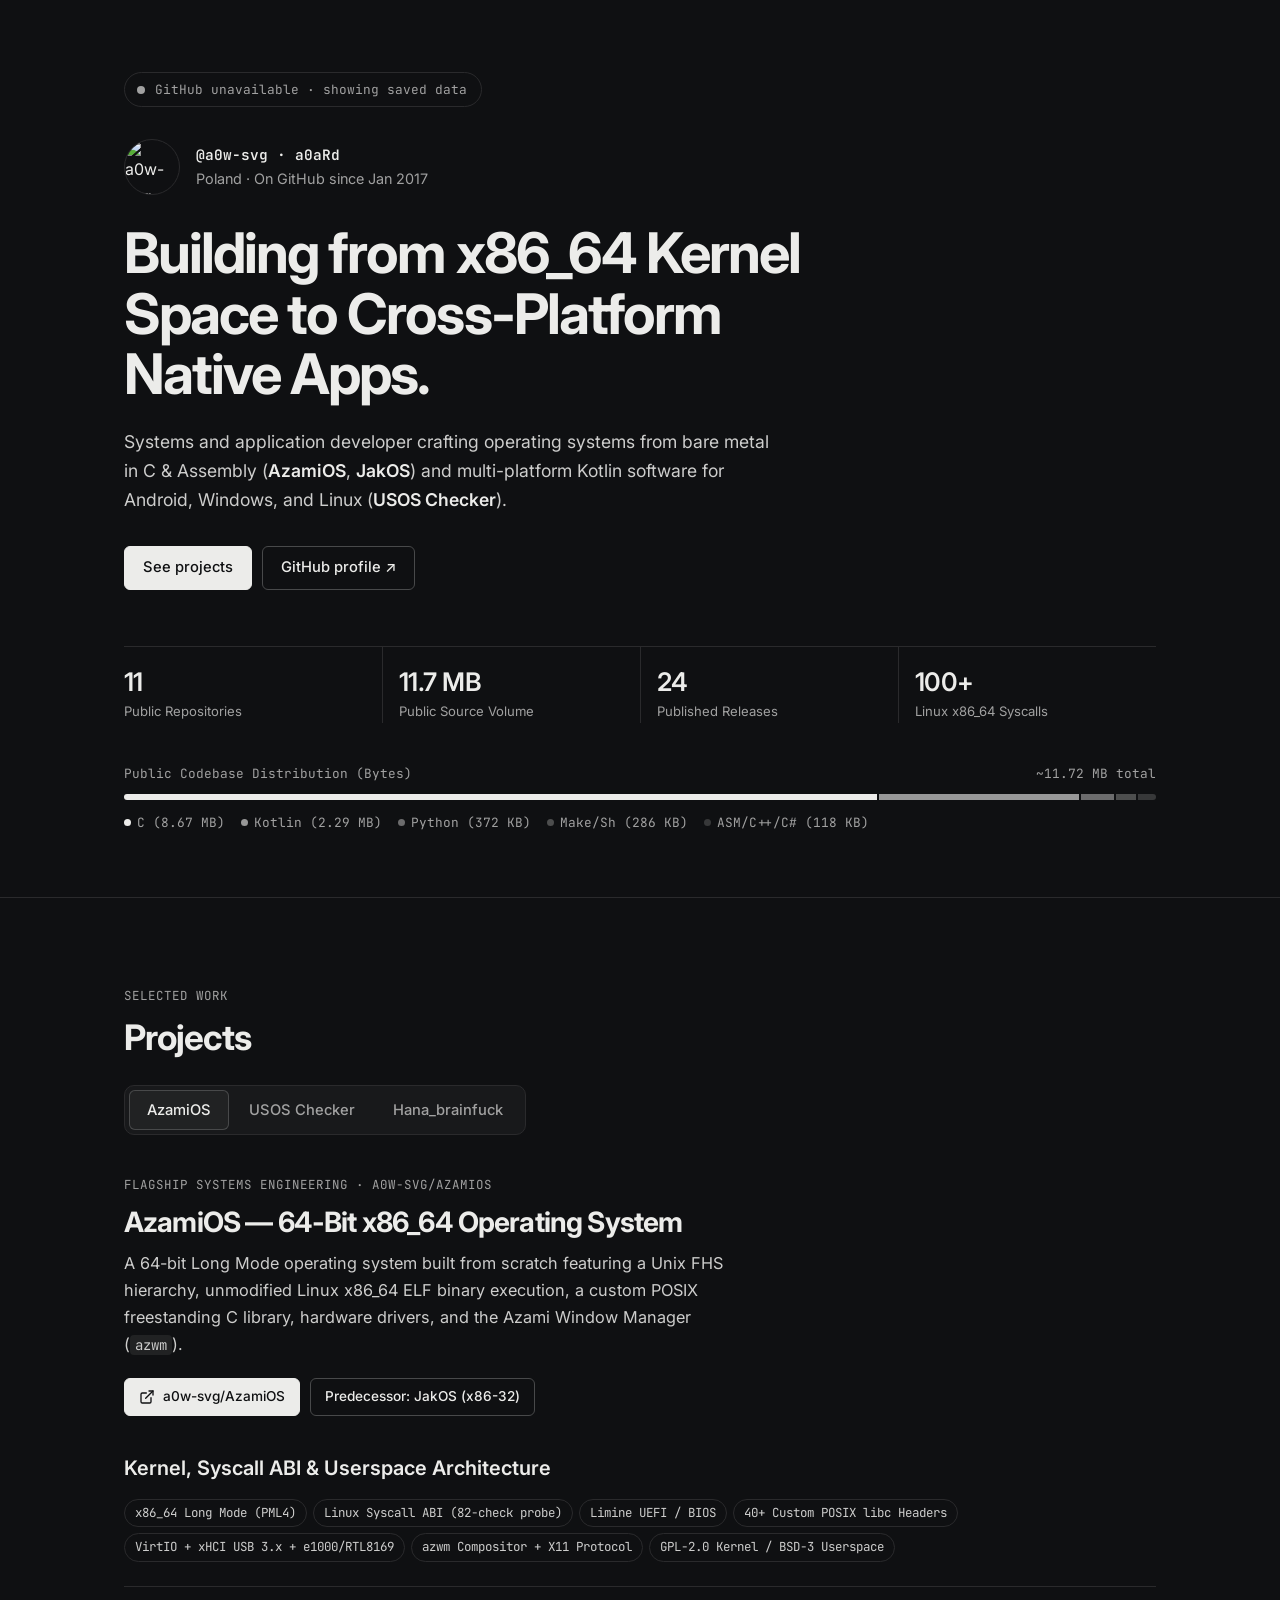
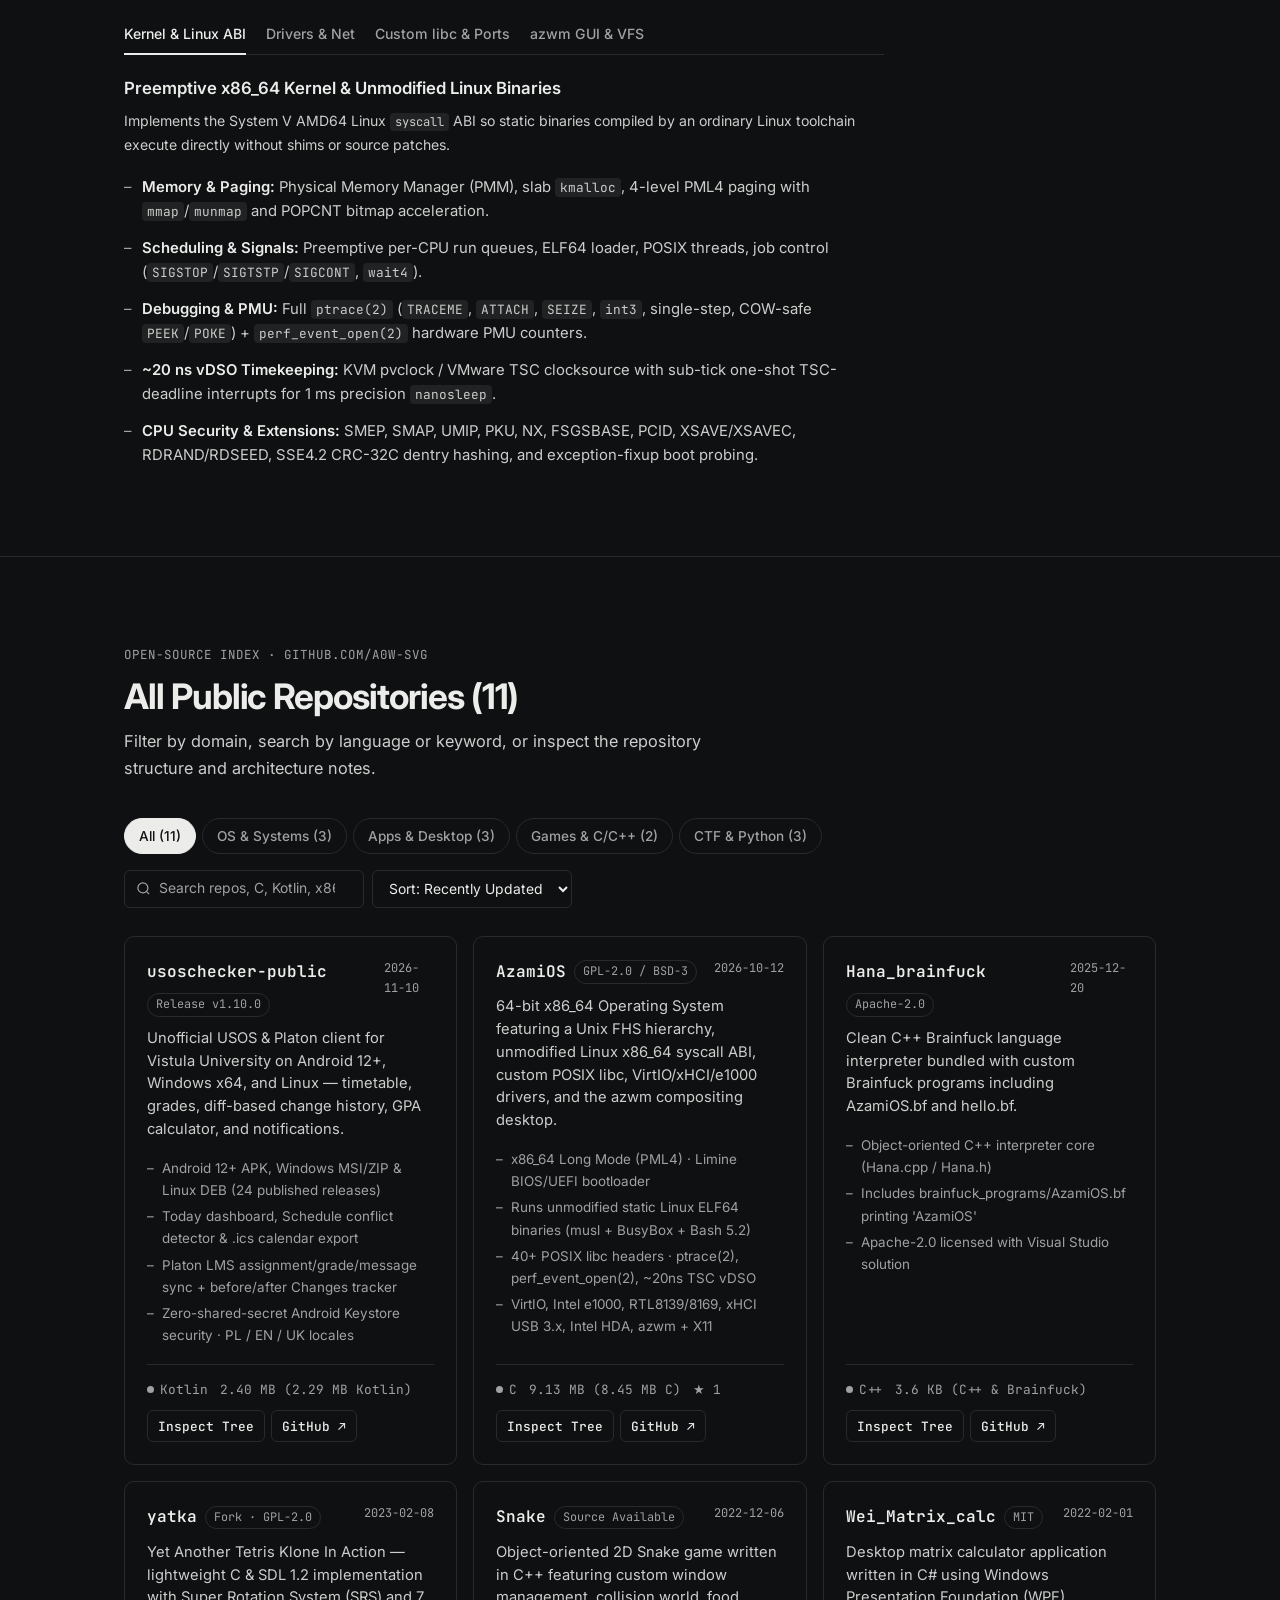
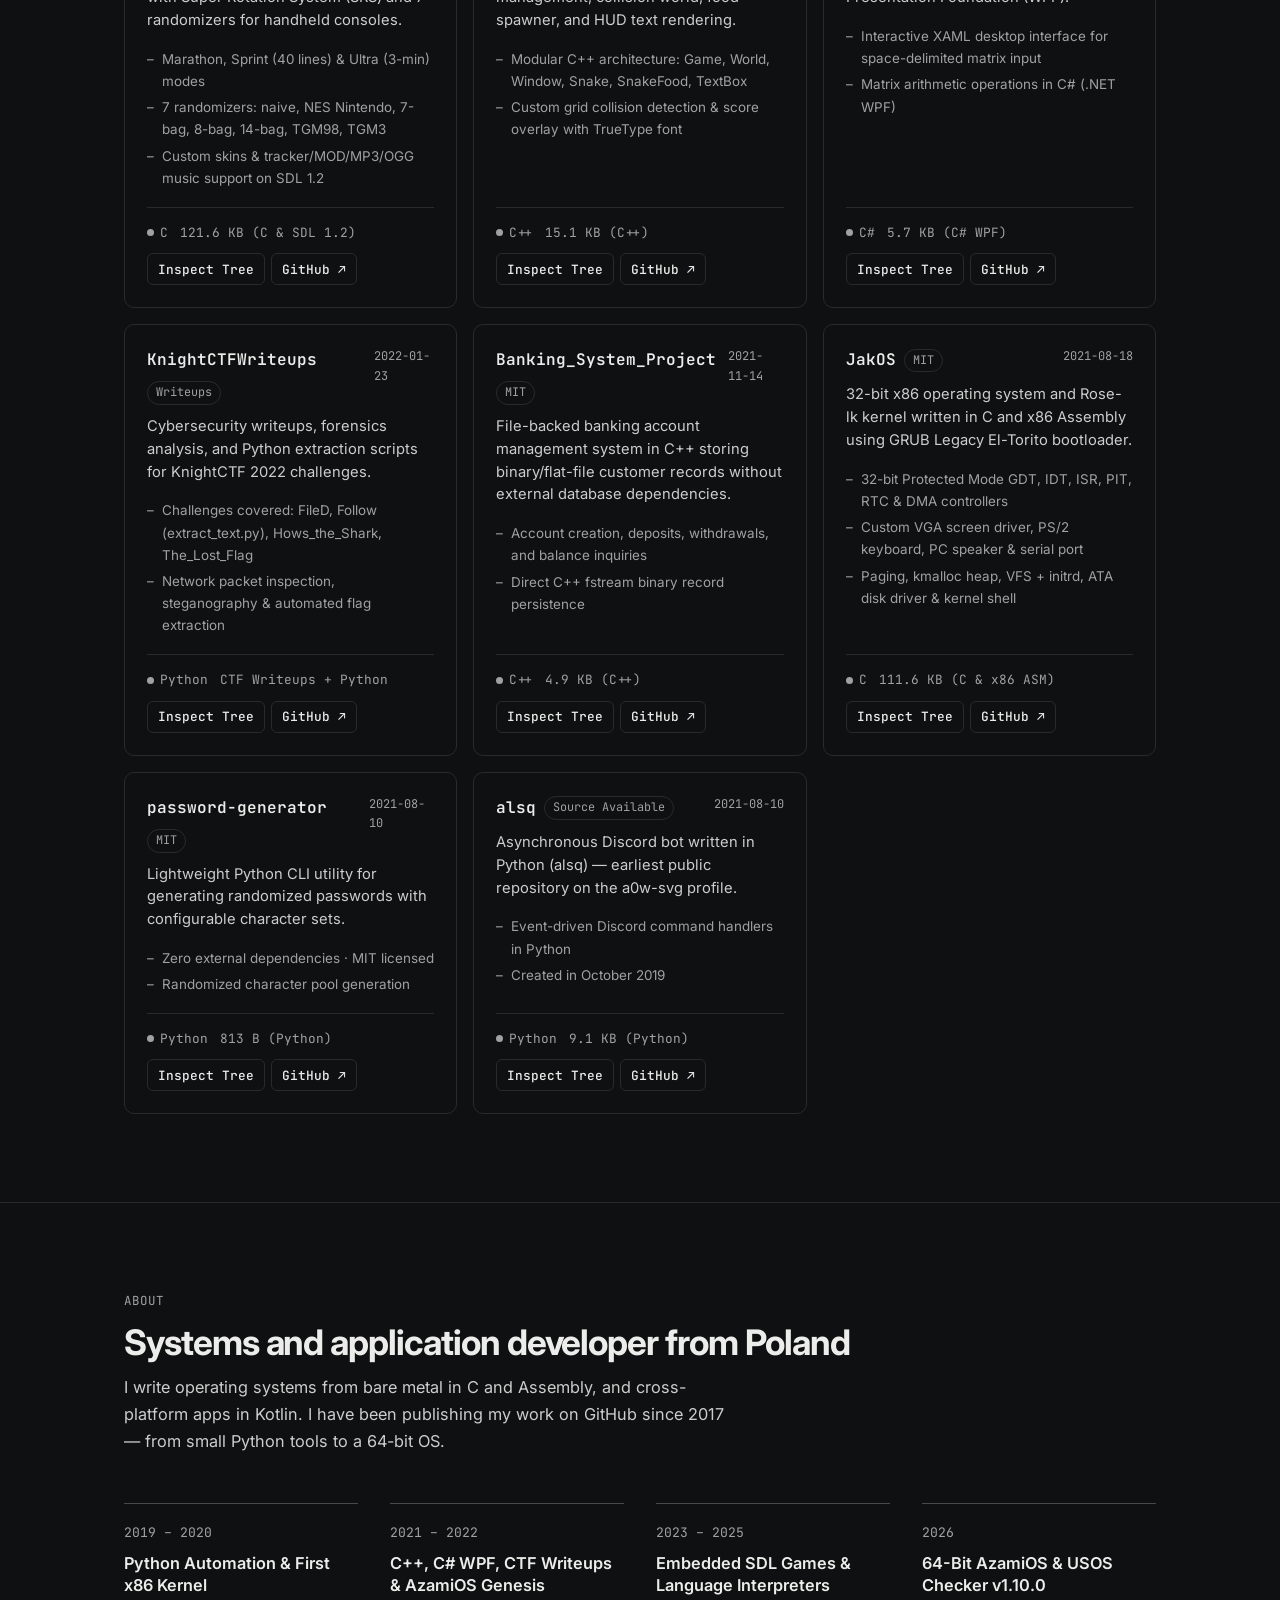
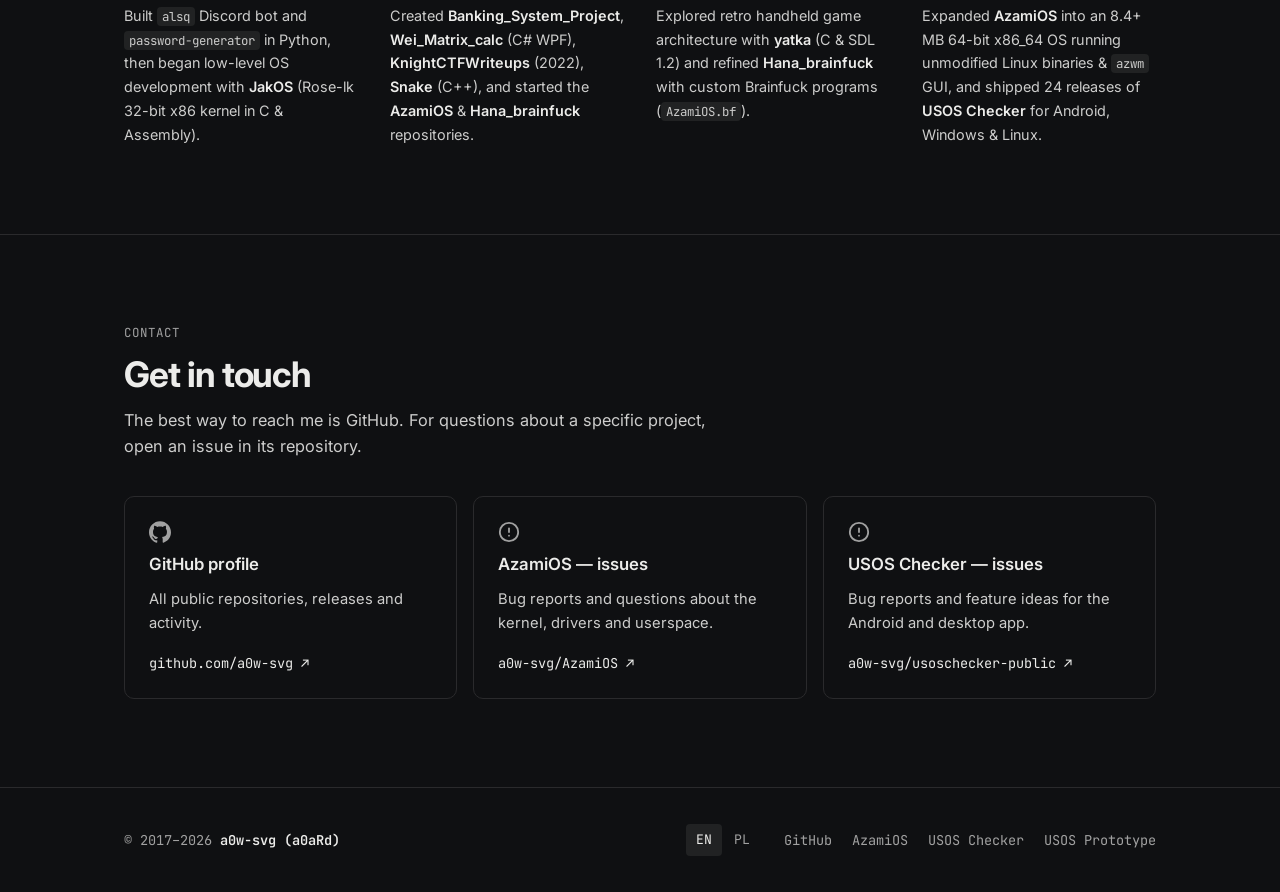
==== commit d06fe9c9: "Redesign portfolio: minimal single page, dark theme, one accent Rework the site after a design revie" ====
--- a/index.html
+++ b/index.html
@@ -1,86 +1,34 @@
 <!DOCTYPE html>
-<html lang="en" data-theme="dark">
+<html lang="en">
 <head>
   <meta charset="UTF-8" />
   <meta name="viewport" content="width=device-width, initial-scale=1.0" />
-  <title>a0w-svg (a0aRd) — Systems &amp; Software Engineering Portfolio</title>
-  <meta name="description" content="Open-source portfolio of a0w-svg (a0aRd): creator of AzamiOS (64-bit x86_64 POSIX OS with Linux syscall ABI), USOS Checker for Android &amp; Desktop, JakOS, Hana_brainfuck, and more." />
-  <meta name="theme-color" content="#070b14" />
-
-  <!-- Open Graph -->
+  <title data-i18n="title_home">a0w-svg (a0aRd) — Systems &amp; Software Engineering</title>
+  <meta name="description" content="Portfolio of a0w-svg (a0aRd): AzamiOS, USOS Checker, Hana_brainfuck and more." />
+  <meta name="theme-color" content="#0f1012" />
+
   <meta property="og:title" content="a0w-svg (a0aRd) — Systems &amp; Software Engineering" />
   <meta property="og:description" content="64-bit x86_64 OS development (AzamiOS), cross-platform Kotlin applications (USOS Checker), C/C++ interpreters, and security writeups." />
   <meta property="og:type" content="website" />
   <meta property="og:image" content="https://avatars.githubusercontent.com/u/24978910?v=4" />
 
-  <!-- Google Fonts: Plus Jakarta Sans + JetBrains Mono -->
+  <!-- Google Fonts: Inter + JetBrains Mono -->
   <link rel="preconnect" href="https://fonts.googleapis.com" />
   <link rel="preconnect" href="https://fonts.gstatic.com" crossorigin />
-  <link href="https://fonts.googleapis.com/css2?family=JetBrains+Mono:ital,wght@0,400;0,500;0,600;0,700;1,400&amp;family=Plus+Jakarta+Sans:wght@400;500;600;700;800&amp;display=swap" rel="stylesheet" />
+  <link href="https://fonts.googleapis.com/css2?family=Inter:wght@400;500;600;700&amp;family=JetBrains+Mono:wght@400;500;600&amp;display=swap" rel="stylesheet" />
 
   <link rel="stylesheet" href="styles.css" />
 </head>
 <body>
   <a href="#main-content" class="skip-link" data-i18n="skip_to_content">Skip to main content</a>
-  <div class="bg-grid" aria-hidden="true"></div>
-
-  <!-- ====================================================================
-       Sticky Top Navigation
-       ==================================================================== -->
-  <header class="site-header">
-    <div class="container nav-inner">
-      <a href="#" class="brand" aria-label="a0w-svg home">
-        <span class="brand-mark" aria-hidden="true">a0</span>
-        <span><span class="brand-prompt">~/</span>a0w-svg</span>
-      </a>
-
-      <nav aria-label="Primary navigation">
-        <ul class="nav-links">
-          <li><a href="#azamios" class="nav-link">AzamiOS (x86_64)</a></li>
-          <li><a href="#usoschecker" class="nav-link">USOS Checker</a></li>
-          <li><a href="#hana-bf" class="nav-link">Hana_brainfuck</a></li>
-          <li><a href="#repositories" class="nav-link" data-i18n="nav_repos">Repositories (11)</a></li>
-          <li><a href="#timeline" class="nav-link" data-i18n="nav_timeline">Timeline</a></li>
-        </ul>
-      </nav>
-
-      <div class="nav-actions">
-        <button type="button" id="lang-toggle" class="lang-btn" aria-label="Switch language between English and Polish">
-          <span id="lang-label">EN</span>
-        </button>
-
-        <button type="button" id="theme-toggle" class="icon-btn" aria-label="Toggle color theme">
-          <!-- Sun icon (shown in dark mode) -->
-          <svg id="icon-sun" viewBox="0 0 24 24" fill="none" stroke="currentColor" stroke-width="2" stroke-linecap="round" stroke-linejoin="round" aria-hidden="true">
-            <circle cx="12" cy="12" r="4"></circle>
-            <path d="M12 2v2M12 20v2M4.93 4.93l1.41 1.41M17.66 17.66l1.41 1.41M2 12h2M20 12h2M6.34 17.66l-1.41 1.41M19.07 4.93l-1.41 1.41"></path>
-          </svg>
-          <!-- Moon icon (shown in light mode) -->
-          <svg id="icon-moon" viewBox="0 0 24 24" fill="none" stroke="currentColor" stroke-width="2" stroke-linecap="round" stroke-linejoin="round" aria-hidden="true" hidden>
-            <path d="M21 12.79A9 9 0 1 1 11.21 3 7 7 0 0 0 21 12.79z"></path>
-          </svg>
-        </button>
-
-        <a href="https://github.com/a0w-svg" target="_blank" rel="noopener noreferrer" class="icon-btn" aria-label="Open a0w-svg GitHub Profile">
-          <svg viewBox="0 0 24 24" fill="currentColor" aria-hidden="true">
-            <path d="M12 .297c-6.63 0-12 5.373-12 12 0 5.303 3.438 9.8 8.205 11.385.6.113.82-.258.82-.577 0-.285-.01-1.04-.015-2.04-3.338.724-4.042-1.61-4.042-1.61C4.422 18.07 3.633 17.7 3.633 17.7c-1.087-.744.084-.729.084-.729 1.205.084 1.838 1.236 1.838 1.236 1.07 1.835 2.809 1.305 3.495.998.108-.776.417-1.305.76-1.605-2.665-.3-5.466-1.332-5.466-5.93 0-1.31.465-2.38 1.235-3.22-.135-.303-.54-1.523.105-3.176 0 0 1.005-.322 3.3 1.23.96-.267 1.98-.399 3-.405 1.02.006 2.04.138 3 .405 2.28-1.552 3.285-1.23 3.285-1.23.645 1.653.24 2.873.12 3.176.765.84 1.23 1.91 1.23 3.22 0 4.61-2.805 5.625-5.475 5.92.42.36.81 1.096.81 2.22 0 1.606-.015 2.896-.015 3.286 0 .315.21.69.825.57C20.565 22.092 24 17.592 24 12.297c0-6.627-5.373-12-12-12"/>
-          </svg>
-        </a>
-      </div>
-    </div>
-  </header>
 
   <main id="main-content">
-    <!-- ====================================================================
-         Hero Section
-         ==================================================================== -->
     <section class="hero">
-      <div class="container hero-grid">
-        <div>
-          <div class="hero-status-bar">
+      <div class="container">
+          <p class="live-status" id="live-status" data-state="loading">
             <span class="status-dot" aria-hidden="true"></span>
-            <span id="live-sync-badge" data-i18n="hero_status">GitHub API Telemetry Active · Latest Release: USOS Checker v1.10.0</span>
-          </div>
+            <span id="live-status-text">Checking GitHub…</span>
+          </p>
 
           <div class="hero-identity">
             <img src="https://avatars.githubusercontent.com/u/24978910?v=4" alt="a0w-svg avatar" class="hero-avatar" width="72" height="72" />
@@ -99,28 +47,8 @@
           </p>
 
           <div class="hero-cta-row">
-            <a href="#azamios" class="btn btn-primary">
-              <svg viewBox="0 0 24 24" fill="none" stroke="currentColor" stroke-width="2" stroke-linecap="round" stroke-linejoin="round" aria-hidden="true">
-                <polyline points="4 17 10 11 4 5"></polyline>
-                <line x1="12" y1="19" x2="20" y2="19"></line>
-              </svg>
-              <span data-i18n="cta_explore_os">Explore AzamiOS Kernel</span>
-            </a>
-
-            <a href="#usoschecker" class="btn btn-cyan">
-              <svg viewBox="0 0 24 24" fill="none" stroke="currentColor" stroke-width="2" stroke-linecap="round" stroke-linejoin="round" aria-hidden="true">
-                <rect x="5" y="2" width="14" height="20" rx="2" ry="2"></rect>
-                <line x1="12" y1="18" x2="12.01" y2="18"></line>
-              </svg>
-              <span data-i18n="cta_explore_usos">USOS Checker v1.10.0</span>
-            </a>
-
-            <a href="https://github.com/a0w-svg?tab=repositories" target="_blank" rel="noopener noreferrer" class="btn btn-secondary">
-              <svg viewBox="0 0 24 24" fill="currentColor" aria-hidden="true">
-                <path d="M12 .297c-6.63 0-12 5.373-12 12 0 5.303 3.438 9.8 8.205 11.385.6.113.82-.258.82-.577 0-.285-.01-1.04-.015-2.04-3.338.724-4.042-1.61-4.042-1.61C4.422 18.07 3.633 17.7 3.633 17.7c-1.087-.744.084-.729.084-.729 1.205.084 1.838 1.236 1.838 1.236 1.07 1.835 2.809 1.305 3.495.998.108-.776.417-1.305.76-1.605-2.665-.3-5.466-1.332-5.466-5.93 0-1.31.465-2.38 1.235-3.22-.135-.303-.54-1.523.105-3.176 0 0 1.005-.322 3.3 1.23.96-.267 1.98-.399 3-.405 1.02.006 2.04.138 3 .405 2.28-1.552 3.285-1.23 3.285-1.23.645 1.653.24 2.873.12 3.176.765.84 1.23 1.91 1.23 3.22 0 4.61-2.805 5.625-5.475 5.92.42.36.81 1.096.81 2.22 0 1.606-.015 2.896-.015 3.286 0 .315.21.69.825.57C20.565 22.092 24 17.592 24 12.297c0-6.627-5.373-12-12-12"/>
-              </svg>
-              <span>GitHub (@a0w-svg)</span>
-            </a>
+            <a href="#projects" class="btn btn-primary" data-i18n="cta_projects">See projects</a>
+            <a href="https://github.com/a0w-svg" target="_blank" rel="noopener noreferrer" class="btn btn-secondary" data-i18n="cta_github">GitHub profile ↗</a>
           </div>
 
           <div class="hero-metrics">
@@ -141,88 +69,48 @@
               <div class="metric-label" data-i18n="metric_syscalls">Linux x86_64 Syscalls</div>
             </div>
           </div>
-        </div>
-
-        <!-- Right Column: System Neofetch & Codebase Telemetry -->
-        <aside class="neofetch-card" aria-label="Developer environment summary">
-          <div class="window-bar">
-            <div class="window-dots" aria-hidden="true">
-              <span class="window-dot red"></span>
-              <span class="window-dot amber"></span>
-              <span class="window-dot green"></span>
-            </div>
-            <span class="window-title">azami@x86_64: ~/a0w-svg — sysinfo</span>
-            <span style="font-size: 0.72rem; color: #22c55e;">ELF64</span>
-          </div>
-
-          <div class="neofetch-body">
-            <div class="neofetch-grid">
-              <pre class="ascii-logo" aria-hidden="true">
-   / \
-  / _ \
- | | | |
- | |_| |
-  \___/  a0w-svg
- ┌─────────────┐
- │ RING 0..3   │
- │ x86_64 / KT │
- └─────────────┘</pre>
-              <ul class="sys-kv">
-                <li><span class="sys-k">user</span>: <span class="sys-v">a0aRd (@a0w-svg)</span></li>
-                <li><span class="sys-k">host</span>: <span class="sys-v">github.com/a0w-svg</span></li>
-                <li><span class="sys-k">kernel</span>: <span class="sys-v">AzamiOS 64-bit (PML4, Limine)</span></li>
-                <li><span class="sys-k">abi</span>: <span class="sys-v">Linux x86_64 + Custom POSIX libc</span></li>
-                <li><span class="sys-k">gui</span>: <span class="sys-v">azwm Compositor / X11 / Compose</span></li>
-                <li><span class="sys-k">mobile</span>: <span class="sys-v">USOS Checker (Android 12+ &amp; Desktop)</span></li>
-                <li><span class="sys-k">langs</span>: <span class="sys-v">C, Kotlin, C++, Python, x86 ASM, C#</span></li>
-                <li><span class="sys-k">licenses</span>: <span class="sys-v">GPL-2.0, BSD-3-Clause, MIT, Apache-2.0</span></li>
-              </ul>
-            </div>
-
-            <div class="lang-telemetry">
-              <div class="lang-telemetry-header">
-                <span data-i18n="telemetry_title">Public Codebase Distribution (Bytes)</span>
-                <span>~11.72 MB total</span>
-              </div>
-              <div class="lang-bar" role="img" aria-label="Language distribution: 74.1% C, 19.6% Kotlin, 3.2% Python, 1.8% Makefile, 0.6% Assembly, 0.7% C++, C# and Shell">
-                <div class="lang-segment" style="width: 73.5%; background: #38bdf8;" title="C: 8.67 MB (74.0%)"></div>
-                <div class="lang-segment" style="width: 19.6%; background: #a855f7;" title="Kotlin: 2.29 MB (19.6%)"></div>
-                <div class="lang-segment" style="width: 3.2%; background: #eab308;" title="Python: 372 KB (3.2%)"></div>
-                <div class="lang-segment" style="width: 1.9%; background: #22c55e;" title="Makefile &amp; Shell: 286 KB (2.4%)"></div>
-                <div class="lang-segment" style="width: 1.8%; background: #f43f5e;" title="Assembly, C++, C#: 118 KB (1.0%)"></div>
-              </div>
-              <div class="lang-legend">
-                <span class="lang-pill"><span class="lang-dot" style="background: #38bdf8;"></span>C (8.67 MB)</span>
-                <span class="lang-pill"><span class="lang-dot" style="background: #a855f7;"></span>Kotlin (2.29 MB)</span>
-                <span class="lang-pill"><span class="lang-dot" style="background: #eab308;"></span>Python (372 KB)</span>
-                <span class="lang-pill"><span class="lang-dot" style="background: #22c55e;"></span>Make/Sh (286 KB)</span>
-                <span class="lang-pill"><span class="lang-dot" style="background: #f43f5e;"></span>ASM/C++/C# (118 KB)</span>
-              </div>
-            </div>
-          </div>
-        </aside>
+
+          <div class="lang-telemetry">
+            <div class="lang-telemetry-header">
+              <span data-i18n="telemetry_title">Public Codebase Distribution (Bytes)</span>
+              <span data-i18n="telemetry_total">~11.72 MB total</span>
+            </div>
+            <div class="lang-bar" role="img" aria-label="Language distribution: 74.1% C, 19.6% Kotlin, 3.2% Python, 1.8% Makefile, 0.6% Assembly, 0.7% C++, C# and Shell">
+              <div class="lang-segment" style="width: 73.5%; background: #38bdf8;" title="C: 8.67 MB (74.0%)"></div>
+              <div class="lang-segment" style="width: 19.6%; background: #a855f7;" title="Kotlin: 2.29 MB (19.6%)"></div>
+              <div class="lang-segment" style="width: 3.2%; background: #eab308;" title="Python: 372 KB (3.2%)"></div>
+              <div class="lang-segment" style="width: 1.9%; background: #22c55e;" title="Makefile &amp; Shell: 286 KB (2.4%)"></div>
+              <div class="lang-segment" style="width: 1.8%; background: #f43f5e;" title="Assembly, C++, C#: 118 KB (1.0%)"></div>
+            </div>
+            <div class="lang-legend">
+              <span class="lang-pill"><span class="lang-dot" style="background: #38bdf8;"></span>C (8.67 MB)</span>
+              <span class="lang-pill"><span class="lang-dot" style="background: #a855f7;"></span>Kotlin (2.29 MB)</span>
+              <span class="lang-pill"><span class="lang-dot" style="background: #eab308;"></span>Python (372 KB)</span>
+              <span class="lang-pill"><span class="lang-dot" style="background: #22c55e;"></span>Make/Sh (286 KB)</span>
+              <span class="lang-pill"><span class="lang-dot" style="background: #f43f5e;"></span>ASM/C++/C# (118 KB)</span>
+            </div>
+          </div>
       </div>
     </section>
 
-    <!-- ====================================================================
-         Flagship 1: AzamiOS (64-Bit x86_64 Operating System)
-         ==================================================================== -->
-    <section id="azamios" class="section">
+    <section id="projects" class="section">
       <div class="container">
+        <div class="section-eyebrow" data-i18n="home_projects_eyebrow">Selected work</div>
+        <h2 class="section-title" data-i18n="home_projects_title">Projects</h2>
+
+        <div class="project-switch" role="tablist" aria-label="Projects">
+          <button type="button" class="project-tab" role="tab" id="ptab-azamios" aria-controls="project-azamios" aria-selected="true">AzamiOS</button>
+          <button type="button" class="project-tab" role="tab" id="ptab-usoschecker" aria-controls="project-usoschecker" aria-selected="false" tabindex="-1">USOS Checker</button>
+          <button type="button" class="project-tab" role="tab" id="ptab-hana-bf" aria-controls="project-hana-bf" aria-selected="false" tabindex="-1">Hana_brainfuck</button>
+        </div>
+
+        <div id="project-azamios" class="project-panel" role="tabpanel" aria-labelledby="ptab-azamios">
         <div class="section-header">
           <div>
             <div class="section-eyebrow">
-              <svg width="16" height="16" viewBox="0 0 24 24" fill="none" stroke="currentColor" stroke-width="2" stroke-linecap="round" stroke-linejoin="round" aria-hidden="true">
-                <rect x="4" y="4" width="16" height="16" rx="2" ry="2"></rect>
-                <rect x="9" y="9" width="6" height="6"></rect>
-                <line x1="9" y1="1" x2="9" y2="4"></line><line x1="15" y1="1" x2="15" y2="4"></line>
-                <line x1="9" y1="20" x2="9" y2="23"></line><line x1="15" y1="20" x2="15" y2="23"></line>
-                <line x1="20" y1="9" x2="23" y2="9"></line><line x1="20" y1="14" x2="23" y2="14"></line>
-                <line x1="1" y1="9" x2="4" y2="9"></line><line x1="1" y1="14" x2="4" y2="14"></line>
-              </svg>
               <span data-i18n="azami_eyebrow">Flagship Systems Engineering · a0w-svg/AzamiOS</span>
             </div>
-            <h2 class="section-title">AzamiOS — 64-Bit x86_64 Operating System</h2>
+            <h3 class="section-title project-title" data-i18n="azami_title">AzamiOS — 64-Bit x86_64 Operating System</h3>
             <p class="section-subtitle" data-i18n="azami_subtitle">
               A 64-bit Long Mode operating system built from scratch featuring a Unix FHS hierarchy, unmodified Linux x86_64 ELF binary execution, a custom POSIX freestanding C library, hardware drivers, and the Azami Window Manager (<code>azwm</code>).
             </p>
@@ -237,7 +125,7 @@
               <span>a0w-svg/AzamiOS</span>
             </a>
             <a href="https://github.com/a0w-svg/JakOS" target="_blank" rel="noopener noreferrer" class="btn btn-secondary btn-sm">
-              <span>Predecessor: JakOS (x86-32)</span>
+              <span data-i18n="azami_predecessor">Predecessor: JakOS (x86-32)</span>
             </a>
           </div>
         </div>
@@ -259,147 +147,99 @@
           </div>
 
           <div class="azami-grid">
-            <!-- Left: Interactive Subsystem Tabs -->
             <div>
               <div class="subsystem-tabs" role="tablist" aria-label="AzamiOS Subsystems">
-                <button type="button" class="tab-btn" role="tab" aria-selected="true" aria-controls="panel-kernel" id="tab-kernel">Kernel &amp; Linux ABI</button>
-                <button type="button" class="tab-btn" role="tab" aria-selected="false" aria-controls="panel-drivers" id="tab-drivers">Drivers &amp; Net</button>
-                <button type="button" class="tab-btn" role="tab" aria-selected="false" aria-controls="panel-libc" id="tab-libc">Custom libc &amp; Ports</button>
-                <button type="button" class="tab-btn" role="tab" aria-selected="false" aria-controls="panel-gui" id="tab-gui">azwm GUI &amp; VFS</button>
+                <button type="button" class="tab-btn" role="tab" aria-selected="true" aria-controls="panel-kernel" id="tab-kernel" data-i18n="tab_kernel">Kernel &amp; Linux ABI</button>
+                <button type="button" class="tab-btn" role="tab" aria-selected="false" aria-controls="panel-drivers" id="tab-drivers" data-i18n="tab_drivers">Drivers &amp; Net</button>
+                <button type="button" class="tab-btn" role="tab" aria-selected="false" aria-controls="panel-libc" id="tab-libc" data-i18n="tab_libc">Custom libc &amp; Ports</button>
+                <button type="button" class="tab-btn" role="tab" aria-selected="false" aria-controls="panel-gui" id="tab-gui" data-i18n="tab_gui">azwm GUI &amp; VFS</button>
               </div>
 
               <!-- Panel 1: Kernel -->
               <div id="panel-kernel" class="subsystem-panel" role="tabpanel" aria-labelledby="tab-kernel">
-                <h4>Preemptive x86_64 Kernel &amp; Unmodified Linux Binaries</h4>
-                <p style="font-size: 0.88rem; color: var(--text-secondary);">
+                <h4 data-i18n="k_h">Preemptive x86_64 Kernel &amp; Unmodified Linux Binaries</h4>
+                <p style="font-size: 0.88rem; color: var(--text-secondary);" data-i18n="k_p">
                   Implements the System V AMD64 Linux <code>syscall</code> ABI so static binaries compiled by an ordinary Linux toolchain execute directly without shims or source patches.
                 </p>
                 <ul class="subsystem-list">
-                  <li><strong>Memory &amp; Paging:</strong> Physical Memory Manager (PMM), slab <code>kmalloc</code>, 4-level PML4 paging with <code>mmap</code>/<code>munmap</code> and POPCNT bitmap acceleration.</li>
-                  <li><strong>Scheduling &amp; Signals:</strong> Preemptive per-CPU run queues, ELF64 loader, POSIX threads, job control (<code>SIGSTOP</code>/<code>SIGTSTP</code>/<code>SIGCONT</code>, <code>wait4</code>).</li>
-                  <li><strong>Debugging &amp; PMU:</strong> Full <code>ptrace(2)</code> (<code>TRACEME</code>, <code>ATTACH</code>, <code>SEIZE</code>, <code>int3</code>, single-step, COW-safe <code>PEEK</code>/<code>POKE</code>) + <code>perf_event_open(2)</code> hardware PMU counters.</li>
-                  <li><strong> ~20 ns vDSO Timekeeping:</strong> KVM pvclock / VMware TSC clocksource with sub-tick one-shot TSC-deadline interrupts for 1 ms precision <code>nanosleep</code>.</li>
-                  <li><strong>CPU Security &amp; Extensions:</strong> SMEP, SMAP, UMIP, PKU, NX, FSGSBASE, PCID, XSAVE/XSAVEC, RDRAND/RDSEED, SSE4.2 CRC-32C dentry hashing, and exception-fixup boot probing.</li>
+                  <li data-i18n="k_1"><strong>Memory &amp; Paging:</strong> Physical Memory Manager (PMM), slab <code>kmalloc</code>, 4-level PML4 paging with <code>mmap</code>/<code>munmap</code> and POPCNT bitmap acceleration.</li>
+                  <li data-i18n="k_2"><strong>Scheduling &amp; Signals:</strong> Preemptive per-CPU run queues, ELF64 loader, POSIX threads, job control (<code>SIGSTOP</code>/<code>SIGTSTP</code>/<code>SIGCONT</code>, <code>wait4</code>).</li>
+                  <li data-i18n="k_3"><strong>Debugging &amp; PMU:</strong> Full <code>ptrace(2)</code> (<code>TRACEME</code>, <code>ATTACH</code>, <code>SEIZE</code>, <code>int3</code>, single-step, COW-safe <code>PEEK</code>/<code>POKE</code>) + <code>perf_event_open(2)</code> hardware PMU counters.</li>
+                  <li data-i18n="k_4"><strong> ~20 ns vDSO Timekeeping:</strong> KVM pvclock / VMware TSC clocksource with sub-tick one-shot TSC-deadline interrupts for 1 ms precision <code>nanosleep</code>.</li>
+                  <li data-i18n="k_5"><strong>CPU Security &amp; Extensions:</strong> SMEP, SMAP, UMIP, PKU, NX, FSGSBASE, PCID, XSAVE/XSAVEC, RDRAND/RDSEED, SSE4.2 CRC-32C dentry hashing, and exception-fixup boot probing.</li>
                 </ul>
               </div>
 
               <!-- Panel 2: Drivers -->
               <div id="panel-drivers" class="subsystem-panel" role="tabpanel" aria-labelledby="tab-drivers" hidden>
-                <h4>Hardware Abstraction Layer (HAL), Storage, USB 3.x &amp; Network Stack</h4>
-                <p style="font-size: 0.88rem; color: var(--text-secondary);">
+                <h4 data-i18n="d_h">Hardware Abstraction Layer (HAL), Storage, USB 3.x &amp; Network Stack</h4>
+                <p style="font-size: 0.88rem; color: var(--text-secondary);" data-i18n="d_p">
                   Modular PCI bus enumeration with MSI/INTx routing, I/O APIC + LAPIC SMP interrupts, and paravirtual + physical device drivers.
                 </p>
                 <ul class="subsystem-list">
-                  <li><strong>Networking Cards:</strong> Intel <code>e1000</code> / <code>e100</code>, Realtek <code>RTL8139</code> / <code>RTL8169</code> (Gigabit), AMD PCNet, VMware <code>VMXNET3</code>, and <code>VirtIO-Net</code>.</li>
-                  <li><strong>TCP/IP Stack:</strong> Full Ethernet, ARP, IPv4, ICMPv4, UDP, TCP, BSD sockets, <code>dhcpcd</code>, <code>ntpd</code>, <code>httpd</code>, <code>curl</code>, and <code>nslookup</code>.</li>
-                  <li><strong>USB &amp; Input:</strong> <code>xHCI</code> (USB 3.x) with BIOS handoff, Intel PCH port routing, hot-plug, USB HID keyboards/mice/tablets, PS/2, and <code>virtio-input</code>.</li>
-                  <li><strong>Audio &amp; Video:</strong> Intel HDA, AC'97, ES1370, MPU-401 MIDI, PC Speaker; VirtIO GPU, BGA Display, and Framebuffer DRM.</li>
-                  <li><strong>Storage:</strong> ATA IDE, Floppy DMA/FDC, VirtIO Block, and VirtIO 9P host filesystem sharing.</li>
+                  <li data-i18n="d_1"><strong>Networking Cards:</strong> Intel <code>e1000</code> / <code>e100</code>, Realtek <code>RTL8139</code> / <code>RTL8169</code> (Gigabit), AMD PCNet, VMware <code>VMXNET3</code>, and <code>VirtIO-Net</code>.</li>
+                  <li data-i18n="d_2"><strong>TCP/IP Stack:</strong> Full Ethernet, ARP, IPv4, ICMPv4, UDP, TCP, BSD sockets, <code>dhcpcd</code>, <code>ntpd</code>, <code>httpd</code>, <code>curl</code>, and <code>nslookup</code>.</li>
+                  <li data-i18n="d_3"><strong>USB &amp; Input:</strong> <code>xHCI</code> (USB 3.x) with BIOS handoff, Intel PCH port routing, hot-plug, USB HID keyboards/mice/tablets, PS/2, and <code>virtio-input</code>.</li>
+                  <li data-i18n="d_4"><strong>Audio &amp; Video:</strong> Intel HDA, AC'97, ES1370, MPU-401 MIDI, PC Speaker; VirtIO GPU, BGA Display, and Framebuffer DRM.</li>
+                  <li data-i18n="d_5"><strong>Storage:</strong> ATA IDE, Floppy DMA/FDC, VirtIO Block, and VirtIO 9P host filesystem sharing.</li>
                 </ul>
               </div>
 
               <!-- Panel 3: libc -->
               <div id="panel-libc" class="subsystem-panel" role="tabpanel" aria-labelledby="tab-libc" hidden>
-                <h4>Freestanding POSIX C Library (<code>userland/libc/</code>) &amp; Ported Packages</h4>
-                <p style="font-size: 0.88rem; color: var(--text-secondary);">
+                <h4 data-i18n="l_h">Freestanding POSIX C Library (<code>userland/libc/</code>) &amp; Ported Packages</h4>
+                <p style="font-size: 0.88rem; color: var(--text-secondary);" data-i18n="l_p">
                   Zero kernel leakage into userspace, licensed under BSD-3-Clause alongside a rich software ports tree installable via <code>pkg</code>.
                 </p>
                 <ul class="subsystem-list">
-                  <li><strong>Core POSIX &amp; Linux APIs:</strong> <code>stdio.h</code>, <code>stdlib.h</code>, <code>pthread.h</code>, <code>sys/epoll.h</code>, <code>linux/futex.h</code> (including <code>futex2</code>), <code>sys/statx.h</code>, <code>sys/sendfile.h</code>, <code>spawn.h</code>, <code>mqueue.h</code>, <code>regex.h</code>, <code>ftw.h</code>.</li>
-                  <li><strong>System Shell &amp; Toolchain:</strong> GNU Bash 5.2 as <code>/bin/sh</code> (plus native <code>azami-sh</code>), TinyCC (<code>tcc</code>) &amp; GNU Make on-device compiler toolchain.</li>
-                  <li><strong>Ported Ecosystem:</strong> <code>musl 1.2.5</code> + <code>BusyBox 1.36.1</code> (401 applets), Lua, MicroPython, SQLite, <code>jq</code>, <code>gawk</code>, <code>curl</code>, <code>nano</code>, <code>less</code>, <code>tree</code>.</li>
+                  <li data-i18n="l_1"><strong>Core POSIX &amp; Linux APIs:</strong> <code>stdio.h</code>, <code>stdlib.h</code>, <code>pthread.h</code>, <code>sys/epoll.h</code>, <code>linux/futex.h</code> (including <code>futex2</code>), <code>sys/statx.h</code>, <code>sys/sendfile.h</code>, <code>spawn.h</code>, <code>mqueue.h</code>, <code>regex.h</code>, <code>ftw.h</code>.</li>
+                  <li data-i18n="l_2"><strong>System Shell &amp; Toolchain:</strong> GNU Bash 5.2 as <code>/bin/sh</code> (plus native <code>azami-sh</code>), TinyCC (<code>tcc</code>) &amp; GNU Make on-device compiler toolchain.</li>
+                  <li data-i18n="l_3"><strong>Ported Ecosystem:</strong> <code>musl 1.2.5</code> + <code>BusyBox 1.36.1</code> (401 applets), Lua, MicroPython, SQLite, <code>jq</code>, <code>gawk</code>, <code>curl</code>, <code>nano</code>, <code>less</code>, <code>tree</code>.</li>
                 </ul>
               </div>
 
               <!-- Panel 4: GUI & VFS -->
               <div id="panel-gui" class="subsystem-panel" role="tabpanel" aria-labelledby="tab-gui" hidden>
-                <h4>Azami Window Manager (<code>azwm</code>), X11 Support &amp; Virtual Filesystem</h4>
-                <p style="font-size: 0.88rem; color: var(--text-secondary);">
+                <h4 data-i18n="g_h">Azami Window Manager (<code>azwm</code>), X11 Support &amp; Virtual Filesystem</h4>
+                <p style="font-size: 0.88rem; color: var(--text-secondary);" data-i18n="g_p">
                   Complete desktop environment over a double-buffered alpha-blending software compositor and Unix FHS root tree.
                 </p>
                 <ul class="subsystem-list">
-                  <li><strong>Desktop Apps:</strong> <code>azwm</code> window manager, <code>terminal</code>, <code>texteditor</code>, <code>filemanager</code>, <code>sysmon</code>, <code>calculator</code>, <code>paint</code>, and games (<code>minesweeper</code>, <code>2048</code>, <code>snake</code>).</li>
-                  <li><strong>X11 Client Protocol:</strong> Runs classic X11 clients including <code>xclock</code>, <code>xcalc</code>, <code>xeyes</code>, and <code>xcursor</code>.</li>
-                  <li><strong>VFS &amp; Filesystems:</strong> <code>ext2</code>, <code>FAT32</code>, <code>ProcFS</code>, <code>SysFS</code>, <code>DevFS</code>, <code>Devpts</code>, <code>PipeFS</code>, and <code>TarFS</code> initrd with POSIX ACLs (<code>getfacl</code>/<code>setfacl</code>).</li>
+                  <li data-i18n="g_1"><strong>Desktop Apps:</strong> <code>azwm</code> window manager, <code>terminal</code>, <code>texteditor</code>, <code>filemanager</code>, <code>sysmon</code>, <code>calculator</code>, <code>paint</code>, and games (<code>minesweeper</code>, <code>2048</code>, <code>snake</code>).</li>
+                  <li data-i18n="g_2"><strong>X11 Client Protocol:</strong> Runs classic X11 clients including <code>xclock</code>, <code>xcalc</code>, <code>xeyes</code>, and <code>xcursor</code>.</li>
+                  <li data-i18n="g_3"><strong>VFS &amp; Filesystems:</strong> <code>ext2</code>, <code>FAT32</code>, <code>ProcFS</code>, <code>SysFS</code>, <code>DevFS</code>, <code>Devpts</code>, <code>PipeFS</code>, and <code>TarFS</code> initrd with POSIX ACLs (<code>getfacl</code>/<code>setfacl</code>).</li>
                 </ul>
               </div>
             </div>
-
-            <!-- Right: Interactive AzamiOS Shell Simulator -->
-            <div class="terminal-box" aria-label="Interactive AzamiOS Shell Inspector">
-              <div class="window-bar">
-                <div class="window-dots" aria-hidden="true">
-                  <span class="window-dot red"></span>
-                  <span class="window-dot amber"></span>
-                  <span class="window-dot green"></span>
-                </div>
-                <span class="window-title">root@azamios:~# (/bin/bash — GNU Bash 5.2 on AzamiOS x86_64)</span>
-                <span style="font-size: 0.72rem; color: #94a3b8;">Interactive</span>
-              </div>
-
-              <div class="terminal-presets" role="group" aria-label="Quick terminal commands">
-                <button type="button" class="preset-chip" data-cmd="uname -a">uname -a</button>
-                <button type="button" class="preset-chip" data-cmd="cat /proc/cpuinfo">cat /proc/cpuinfo</button>
-                <button type="button" class="preset-chip" data-cmd="ls -F /">ls -F /</button>
-                <button type="button" class="preset-chip" data-cmd="pkg list">pkg list</button>
-                <button type="button" class="preset-chip" data-cmd="make linux-test">make linux-test</button>
-                <button type="button" class="preset-chip" data-cmd="lsmod">lsmod / drivers</button>
-                <button type="button" class="preset-chip" data-cmd="help">help</button>
-                <button type="button" class="preset-chip" data-cmd="clear">clear</button>
-              </div>
-
-              <div id="azami-terminal-output" class="terminal-output" role="log" aria-live="polite"></div>
-
-              <form id="azami-terminal-form" class="terminal-input-row" autocomplete="off">
-                <label for="azami-cmd-input" class="terminal-prompt-label">root@azamios:~#</label>
-                <input
-                  id="azami-cmd-input"
-                  type="text"
-                  class="terminal-input"
-                  placeholder="Type a command (uname -a, cat /proc/cpuinfo, pkg list, help)..."
-                  aria-label="AzamiOS shell command input"
-                />
-              </form>
-            </div>
-          </div>
-        </div>
-      </div>
-    </section>
-
-    <!-- ====================================================================
-         Flagship 2: USOS Checker (Vistula Checker — Android & Desktop)
-         ==================================================================== -->
-    <section id="usoschecker" class="section">
-      <div class="container">
+          </div>
+        </div>
+        </div>
+        <div id="project-usoschecker" class="project-panel" role="tabpanel" aria-labelledby="ptab-usoschecker" hidden>
         <div class="section-header">
           <div>
             <div class="section-eyebrow cyan">
-              <svg width="16" height="16" viewBox="0 0 24 24" fill="none" stroke="currentColor" stroke-width="2" stroke-linecap="round" stroke-linejoin="round" aria-hidden="true">
-                <rect x="5" y="2" width="14" height="20" rx="2" ry="2"></rect>
-                <line x1="12" y1="18" x2="12.01" y2="18"></line>
-              </svg>
               <span data-i18n="usos_eyebrow">Cross-Platform Kotlin App · a0w-svg/usoschecker-public</span>
             </div>
-            <h2 class="section-title">USOS Checker — Android &amp; Desktop Client</h2>
+            <h3 class="section-title project-title" data-i18n="usos_title">USOS Checker — Android &amp; Desktop Client</h3>
             <p class="section-subtitle" data-i18n="usos_subtitle">
               Unofficial USOS &amp; Platon companion for Vistula University students. Native Android 12+ and Desktop (Windows MSI/ZIP &amp; Linux DEB) built with Kotlin across <code>:core</code>, <code>:shared</code>, <code>:app</code>, and <code>:desktopApp</code>.
             </p>
           </div>
 
           <div style="display: flex; gap: 10px; flex-wrap: wrap;">
-            <a href="https://github.com/a0w-svg/usoschecker-public/releases/latest" target="_blank" rel="noopener noreferrer" class="btn btn-cyan btn-sm">
+            <a href="https://github.com/a0w-svg/usoschecker-public/releases/latest" target="_blank" rel="noopener noreferrer" class="btn btn-secondary btn-sm">
               <svg viewBox="0 0 24 24" fill="none" stroke="currentColor" stroke-width="2" stroke-linecap="round" stroke-linejoin="round" aria-hidden="true">
                 <path d="M21 15v4a2 2 0 0 1-2 2H5a2 2 0 0 1-2-2v-4"></path>
                 <polyline points="7 10 12 15 17 10"></polyline>
                 <line x1="12" y1="15" x2="12" y2="3"></line>
               </svg>
-              <span id="usos-release-btn-text">Download Latest (v1.10.0)</span>
+              <span><span data-i18n="usos_download">Download latest</span> (<span id="usos-release-btn-text">v1.10.0</span>)</span>
             </a>
             <a href="https://usoscheckerdesign.vercel.app/" target="_blank" rel="noopener noreferrer" class="btn btn-secondary btn-sm">
               <span data-i18n="usos_prototype_btn">Interactive UI Prototype</span>
             </a>
             <a href="https://github.com/a0w-svg/usoschecker-public" target="_blank" rel="noopener noreferrer" class="btn btn-secondary btn-sm">
-              <span>GitHub Repo</span>
+              <span data-i18n="usos_repo_btn">GitHub Repo</span>
             </a>
           </div>
         </div>
@@ -476,9 +316,9 @@
             <div class="preview-stage">
               <div class="preview-controls">
                 <div class="segmented-group" role="group" aria-label="Select platform">
-                  <button type="button" class="seg-btn" data-usos-platform="desktop" aria-pressed="true">Desktop</button>
+                  <button type="button" class="seg-btn" data-usos-platform="desktop" aria-pressed="true" data-i18n="usos_platform_desktop">Desktop</button>
                   <button type="button" class="seg-btn" data-usos-platform="android" aria-pressed="false">Android</button>
-                  <button type="button" class="seg-btn" data-usos-platform="onboarding" aria-pressed="false">API Setup</button>
+                  <button type="button" class="seg-btn" data-usos-platform="onboarding" aria-pressed="false" data-i18n="usos_platform_setup">API Setup</button>
                 </div>
 
                 <div class="segmented-group" id="usos-theme-group" role="group" aria-label="Select app theme">
@@ -502,61 +342,51 @@
             </div>
           </div>
         </div>
-      </div>
-    </section>
-
-    <!-- ====================================================================
-         Interactive Sandbox: Hana_brainfuck (runs AzamiOS.bf in browser)
-         ==================================================================== -->
-    <section id="hana-bf" class="section">
-      <div class="container">
+        </div>
+        <div id="project-hana-bf" class="project-panel" role="tabpanel" aria-labelledby="ptab-hana-bf" hidden>
         <div class="section-header">
           <div>
             <div class="section-eyebrow">
-              <svg width="16" height="16" viewBox="0 0 24 24" fill="none" stroke="currentColor" stroke-width="2" stroke-linecap="round" stroke-linejoin="round" aria-hidden="true">
-                <polyline points="16 18 22 12 16 6"></polyline>
-                <polyline points="8 6 2 12 8 18"></polyline>
-              </svg>
-              <span>Interactive Code Lab · a0w-svg/Hana_brainfuck</span>
-            </div>
-            <h2 class="section-title" data-i18n="bf_title">Hana_brainfuck — Live Tape Interpreter</h2>
+              <span data-i18n="bf_eyebrow">Interactive Code Lab · a0w-svg/Hana_brainfuck</span>
+            </div>
+            <h3 class="section-title project-title" data-i18n="bf_title">Hana_brainfuck — Live Tape Interpreter</h3>
             <p class="section-subtitle" data-i18n="bf_subtitle">
               Test-drive the actual Brainfuck programs from <code>a0w-svg/Hana_brainfuck/brainfuck_programs/</code> directly in your browser—including <code>AzamiOS.bf</code> and <code>hello.bf</code>.
             </p>
           </div>
           <a href="https://github.com/a0w-svg/Hana_brainfuck" target="_blank" rel="noopener noreferrer" class="btn btn-secondary btn-sm">
-            <span>View C++ Source (a0w-svg/Hana_brainfuck)</span>
+            <span data-i18n="bf_source_btn">View C++ Source (a0w-svg/Hana_brainfuck)</span>
           </a>
         </div>
 
         <div class="bf-card">
           <div class="bf-toolbar">
-            <button type="button" class="btn btn-primary btn-sm" id="bf-run-btn">
+            <button type="button" class="btn btn-run btn-sm" id="bf-run-btn">
               <svg viewBox="0 0 24 24" fill="currentColor" aria-hidden="true"><polygon points="5 3 19 12 5 21 5 3"></polygon></svg>
               <span data-i18n="bf_run">Run Program</span>
             </button>
-            <button type="button" class="btn btn-secondary btn-sm" id="bf-load-azami">Load brainfuck_programs/AzamiOS.bf</button>
-            <button type="button" class="btn btn-secondary btn-sm" id="bf-load-hello">Load brainfuck_programs/hello.bf</button>
-            <button type="button" class="btn btn-secondary btn-sm" id="bf-reset-btn">Reset Tape</button>
+            <button type="button" class="btn btn-secondary btn-sm" id="bf-load-azami" data-i18n="bf_load_azami">Load brainfuck_programs/AzamiOS.bf</button>
+            <button type="button" class="btn btn-secondary btn-sm" id="bf-load-hello" data-i18n="bf_load_hello">Load brainfuck_programs/hello.bf</button>
+            <button type="button" class="btn btn-secondary btn-sm" id="bf-reset-btn" data-i18n="bf_reset">Reset Tape</button>
           </div>
 
           <div class="bf-grid">
             <div>
-              <label for="bf-code" class="mono" style="font-size: 0.78rem; color: var(--text-muted); display: block; margin-bottom: 6px;">
+              <label for="bf-code" class="mono" style="font-size: 0.78rem; color: var(--text-muted); display: block; margin-bottom: 6px;" data-i18n="bf_source_label">
                 SOURCE: brainfuck_programs/AzamiOS.bf
               </label>
               <textarea id="bf-code" class="bf-editor" spellcheck="false" aria-label="Brainfuck source code editor"></textarea>
             </div>
 
             <div>
-              <div class="mono" style="font-size: 0.78rem; color: var(--text-muted); margin-bottom: 6px;">
+              <div class="mono" style="font-size: 0.78rem; color: var(--text-muted); margin-bottom: 6px;" data-i18n="bf_tape_label">
                 MEMORY TAPE (CELLS #0 – #7)
               </div>
               <div id="bf-tape" class="bf-tape" aria-label="Brainfuck memory tape cells"></div>
 
               <div class="bf-stdout-box">
                 <div class="bf-stdout-label">
-                  <span>STDOUT OUTPUT</span>
+                  <span data-i18n="bf_stdout_label">STDOUT OUTPUT</span>
                   <span id="bf-stats">0 ops executed</span>
                 </div>
                 <div id="bf-stdout" class="bf-stdout-value" aria-live="polite">AzamiOS</div>
@@ -564,20 +394,15 @@
             </div>
           </div>
         </div>
+        </div>
       </div>
     </section>
 
-    <!-- ====================================================================
-         Complete Public Repository Explorer (All 11 Public Repositories)
-         ==================================================================== -->
     <section id="repositories" class="section">
       <div class="container">
         <div class="section-header">
           <div>
             <div class="section-eyebrow">
-              <svg width="16" height="16" viewBox="0 0 24 24" fill="none" stroke="currentColor" stroke-width="2" stroke-linecap="round" stroke-linejoin="round" aria-hidden="true">
-                <path d="M22 19a2 2 0 0 1-2 2H4a2 2 0 0 1-2-2V5a2 2 0 0 1 2-2h5l2 3h9a2 2 0 0 1 2 2z"></path>
-              </svg>
               <span data-i18n="repos_eyebrow">Open-Source Index · github.com/a0w-svg</span>
             </div>
             <h2 class="section-title" data-i18n="repos_title">All Public Repositories (11)</h2>
@@ -606,15 +431,15 @@
                 type="search"
                 id="repo-search"
                 class="search-input"
-                placeholder="Search repos, C, Kotlin, x86..."
+                placeholder="Search repos, C, Kotlin, x86..." data-i18n-placeholder="ph_search"
                 aria-label="Search repositories"
               />
             </div>
 
             <select id="repo-sort" class="sort-select" aria-label="Sort repositories">
-              <option value="updated">Sort: Recently Updated</option>
-              <option value="size">Sort: Codebase Size</option>
-              <option value="name">Sort: Alphabetical</option>
+              <option value="updated" data-i18n="sort_updated">Sort: Recently Updated</option>
+              <option value="size" data-i18n="sort_size">Sort: Codebase Size</option>
+              <option value="name" data-i18n="sort_name">Sort: Alphabetical</option>
             </select>
           </div>
         </div>
@@ -623,64 +448,80 @@
       </div>
     </section>
 
-    <!-- ====================================================================
-         Engineering Evolution Timeline (2019 — 2026)
-         ==================================================================== -->
-    <section id="timeline" class="section">
+    <section id="about" class="section">
       <div class="container">
-        <div class="section-header">
-          <div>
-            <div class="section-eyebrow">
-              <svg width="16" height="16" viewBox="0 0 24 24" fill="none" stroke="currentColor" stroke-width="2" stroke-linecap="round" stroke-linejoin="round" aria-hidden="true">
-                <circle cx="12" cy="12" r="10"></circle>
-                <polyline points="12 6 12 12 16 14"></polyline>
-              </svg>
-              <span data-i18n="timeline_eyebrow">Chronological Progression</span>
-            </div>
-            <h2 class="section-title" data-i18n="timeline_title">Engineering Evolution (2019 – 2026)</h2>
-          </div>
-        </div>
+        <div class="section-eyebrow" data-i18n="about_eyebrow">About</div>
+        <h2 class="section-title" data-i18n="about_title">Systems and application developer from Poland</h2>
+        <p class="page-lead" data-i18n="about_lead">I write operating systems from bare metal in C and Assembly, and cross-platform apps in Kotlin. I have been publishing my work on GitHub since 2017 — from small Python tools to a 64-bit OS.</p>
 
         <div class="timeline">
           <div class="timeline-step">
             <div class="timeline-year">2019 – 2020</div>
-            <div class="timeline-title">Python Automation &amp; First x86 Kernel</div>
-            <p class="timeline-desc">
+            <div class="timeline-title" data-i18n="tl1_title">Python Automation &amp; First x86 Kernel</div>
+            <p class="timeline-desc" data-i18n="tl1_desc">
               Built <code>alsq</code> Discord bot and <code>password-generator</code> in Python, then began low-level OS development with <strong>JakOS</strong> (Rose-lk 32-bit x86 kernel in C &amp; Assembly).
             </p>
           </div>
 
           <div class="timeline-step">
             <div class="timeline-year">2021 – 2022</div>
-            <div class="timeline-title">C++, C# WPF, CTF Writeups &amp; AzamiOS Genesis</div>
-            <p class="timeline-desc">
+            <div class="timeline-title" data-i18n="tl2_title">C++, C# WPF, CTF Writeups &amp; AzamiOS Genesis</div>
+            <p class="timeline-desc" data-i18n="tl2_desc">
               Created <strong>Banking_System_Project</strong>, <strong>Wei_Matrix_calc</strong> (C# WPF), <strong>KnightCTFWriteups</strong> (2022), <strong>Snake</strong> (C++), and started the <strong>AzamiOS</strong> &amp; <strong>Hana_brainfuck</strong> repositories.
             </p>
           </div>
 
           <div class="timeline-step">
             <div class="timeline-year">2023 – 2025</div>
-            <div class="timeline-title">Embedded SDL Games &amp; Language Interpreters</div>
-            <p class="timeline-desc">
+            <div class="timeline-title" data-i18n="tl3_title">Embedded SDL Games &amp; Language Interpreters</div>
+            <p class="timeline-desc" data-i18n="tl3_desc">
               Explored retro handheld game architecture with <strong>yatka</strong> (C &amp; SDL 1.2) and refined <strong>Hana_brainfuck</strong> with custom Brainfuck programs (<code>AzamiOS.bf</code>).
             </p>
           </div>
 
           <div class="timeline-step">
             <div class="timeline-year">2026</div>
-            <div class="timeline-title">64-Bit AzamiOS &amp; USOS Checker v1.10.0</div>
-            <p class="timeline-desc">
+            <div class="timeline-title" data-i18n="tl4_title">64-Bit AzamiOS &amp; USOS Checker v1.10.0</div>
+            <p class="timeline-desc" data-i18n="tl4_desc">
               Expanded <strong>AzamiOS</strong> into an 8.4+ MB 64-bit x86_64 OS running unmodified Linux binaries &amp; <code>azwm</code> GUI, and shipped 24 releases of <strong>USOS Checker</strong> for Android, Windows &amp; Linux.
             </p>
           </div>
+        </div>
+      </div>
+    </section>
+
+    <section id="contact" class="section">
+      <div class="container">
+        <div class="section-eyebrow" data-i18n="contact_eyebrow">Contact</div>
+        <h2 class="section-title" data-i18n="contact_title">Get in touch</h2>
+        <p class="page-lead" data-i18n="contact_lead">The best way to reach me is GitHub. For questions about a specific project, open an issue in its repository.</p>
+
+        <div class="contact-grid">
+          <a href="https://github.com/a0w-svg" target="_blank" rel="noopener noreferrer" class="contact-card">
+            <svg viewBox="0 0 24 24" fill="currentColor" aria-hidden="true">
+            <path d="M12 .297c-6.63 0-12 5.373-12 12 0 5.303 3.438 9.8 8.205 11.385.6.113.82-.258.82-.577 0-.285-.01-1.04-.015-2.04-3.338.724-4.042-1.61-4.042-1.61C4.422 18.07 3.633 17.7 3.633 17.7c-1.087-.744.084-.729.084-.729 1.205.084 1.838 1.236 1.838 1.236 1.07 1.835 2.809 1.305 3.495.998.108-.776.417-1.305.76-1.605-2.665-.3-5.466-1.332-5.466-5.93 0-1.31.465-2.38 1.235-3.22-.135-.303-.54-1.523.105-3.176 0 0 1.005-.322 3.3 1.23.96-.267 1.98-.399 3-.405 1.02.006 2.04.138 3 .405 2.28-1.552 3.285-1.23 3.285-1.23.645 1.653.24 2.873.12 3.176.765.84 1.23 1.91 1.23 3.22 0 4.61-2.805 5.625-5.475 5.92.42.36.81 1.096.81 2.22 0 1.606-.015 2.896-.015 3.286 0 .315.21.69.825.57C20.565 22.092 24 17.592 24 12.297c0-6.627-5.373-12-12-12"/>
+          </svg>
+            <h3 data-i18n="contact_gh_title">GitHub profile</h3>
+            <p data-i18n="contact_gh_desc">All public repositories, releases and activity.</p>
+            <span class="mono">github.com/a0w-svg ↗</span>
+          </a>
+          <a href="https://github.com/a0w-svg/AzamiOS/issues" target="_blank" rel="noopener noreferrer" class="contact-card">
+            <svg viewBox="0 0 24 24" fill="none" stroke="currentColor" stroke-width="2" stroke-linecap="round" stroke-linejoin="round" aria-hidden="true"><circle cx="12" cy="12" r="10"></circle><line x1="12" y1="8" x2="12" y2="12"></line><line x1="12" y1="16" x2="12.01" y2="16"></line></svg>
+            <h3 data-i18n="contact_azami_title">AzamiOS — issues</h3>
+            <p data-i18n="contact_azami_desc">Bug reports and questions about the kernel, drivers and userspace.</p>
+            <span class="mono">a0w-svg/AzamiOS ↗</span>
+          </a>
+          <a href="https://github.com/a0w-svg/usoschecker-public/issues" target="_blank" rel="noopener noreferrer" class="contact-card">
+            <svg viewBox="0 0 24 24" fill="none" stroke="currentColor" stroke-width="2" stroke-linecap="round" stroke-linejoin="round" aria-hidden="true"><circle cx="12" cy="12" r="10"></circle><line x1="12" y1="8" x2="12" y2="12"></line><line x1="12" y1="16" x2="12.01" y2="16"></line></svg>
+            <h3 data-i18n="contact_usos_title">USOS Checker — issues</h3>
+            <p data-i18n="contact_usos_desc">Bug reports and feature ideas for the Android and desktop app.</p>
+            <span class="mono">a0w-svg/usoschecker-public ↗</span>
+          </a>
         </div>
       </div>
     </section>
   </main>
 
-  <!-- ====================================================================
-       Repository Architecture & File Tree Modal
-       ==================================================================== -->
   <div id="repo-modal" class="modal-backdrop" role="dialog" aria-modal="true" aria-labelledby="modal-repo-title" hidden>
     <div class="modal-dialog">
       <div class="modal-header">
@@ -696,30 +537,30 @@
         </button>
       </div>
       <p id="modal-repo-desc" style="color: var(--text-secondary); font-size: 0.92rem;"></p>
-      <div class="mono" style="font-size: 0.76rem; color: var(--text-muted); margin-top: 16px;">REPOSITORY TREE &amp; SUBSYSTEMS</div>
+      <div class="mono" style="font-size: 0.76rem; color: var(--text-muted); margin-top: 16px;" data-i18n="modal_tree_label">REPOSITORY TREE &amp; SUBSYSTEMS</div>
       <pre id="modal-repo-tree" class="modal-tree"></pre>
       <div style="display: flex; justify-content: flex-end; gap: 10px;">
         <a id="modal-repo-link" href="https://github.com/a0w-svg" target="_blank" rel="noopener noreferrer" class="btn btn-primary btn-sm">
-          <span>Open on GitHub</span>
+          <span data-i18n="modal_open">Open on GitHub</span>
         </a>
       </div>
     </div>
   </div>
 
-  <!-- ====================================================================
-       Footer
-       ==================================================================== -->
   <footer class="site-footer">
     <div class="container footer-inner">
       <div class="mono">
-        <span>&copy; 2017–2026 <strong>a0w-svg (a0aRd)</strong></span> ·
-        <span id="footer-api-status">Synced with github.com/a0w-svg</span>
+        <span>&copy; 2017–2026 <strong>a0w-svg (a0aRd)</strong></span>
+      </div>
+      <div class="lang-switch mono" role="group" aria-label="Language / Język">
+        <button type="button" data-lang="en" aria-pressed="true">EN</button>
+        <button type="button" data-lang="pl" aria-pressed="false">PL</button>
       </div>
       <div class="footer-links mono">
         <a href="https://github.com/a0w-svg" target="_blank" rel="noopener noreferrer">GitHub</a>
         <a href="https://github.com/a0w-svg/AzamiOS" target="_blank" rel="noopener noreferrer">AzamiOS</a>
         <a href="https://github.com/a0w-svg/usoschecker-public" target="_blank" rel="noopener noreferrer">USOS Checker</a>
-        <a href="https://usoscheckerdesign.vercel.app/" target="_blank" rel="noopener noreferrer">USOS Prototype</a>
+        <a href="https://usoscheckerdesign.vercel.app/" target="_blank" rel="noopener noreferrer" data-i18n="footer_prototype">USOS Prototype</a>
       </div>
     </div>
   </footer>
@@ -727,4 +568,3 @@
   <script src="app.js"></script>
 </body>
 </html>
-
--- a/styles.css
+++ b/styles.css
@@ -1,1498 +1,579 @@
 /* ==========================================================================
-   a0w-svg (a0aRd) — Systems & Software Engineering Portfolio
-   Design System: OLED Precision Dark + High-Contrast Light Mode
-   Typography: Plus Jakarta Sans + JetBrains Mono
+   a0w-svg (a0aRd) — Portfolio
+   One dark theme. One neutral pair (text on background) + one accent.
+
+   GREEN = live or running. It is used only for:
+     - the GitHub status in the hero (real data from the API),
+     - the "Run program" button and the active cell of the Brainfuck tape.
+   Everything else — buttons, selected tabs, filters — stays neutral.
    ========================================================================== */
 
 :root {
-  /* Dark Mode (Default — OLED Systems Theme) */
-  --bg-base: #070b14;
-  --bg-surface: #0f172a;
-  --bg-card: #131c31;
-  --bg-card-hover: #192540;
-  --bg-elevated: #1e293b;
-  --bg-terminal: #050811;
-  --bg-glass: rgba(15, 23, 42, 0.78);
-
-  --text-primary: #f8fafc;
-  --text-secondary: #cbd5e1;
-  --text-muted: #94a3b8;
-  --text-on-accent: #05101a;
-
-  --accent-emerald: #22c55e;
-  --accent-emerald-soft: rgba(34, 197, 94, 0.14);
-  --accent-cyan: #06b6d4;
-  --accent-cyan-bright: #38bdf8;
-  --accent-cyan-soft: rgba(6, 182, 212, 0.14);
-  --accent-purple: #a855f7;
-  --accent-amber: #f59e0b;
-  --accent-rose: #f43f5e;
-
-  --border-subtle: rgba(148, 163, 184, 0.14);
-  --border-strong: rgba(148, 163, 184, 0.28);
-  --border-accent: rgba(34, 197, 94, 0.45);
-  --border-cyan: rgba(56, 189, 248, 0.45);
-
-  --shadow-sm: 0 2px 8px rgba(0, 0, 0, 0.35);
-  --shadow-md: 0 12px 32px -8px rgba(0, 0, 0, 0.55);
-  --shadow-lg: 0 24px 48px -12px rgba(0, 0, 0, 0.7);
-  --glow-emerald: 0 0 28px rgba(34, 197, 94, 0.18);
-  --glow-cyan: 0 0 28px rgba(6, 182, 212, 0.18);
-
-  /* Language Colors (GitHub standard) */
-  --lang-c: #555555;
-  --lang-c-highlight: #64748b;
-  --lang-kotlin: #A97BFF;
-  --lang-python: #3572A5;
-  --lang-cpp: #f34b7d;
-  --lang-csharp: #178600;
-  --lang-asm: #6E4C13;
-  --lang-makefile: #427819;
-  --lang-shell: #89e051;
-
-  --font-sans: 'Plus Jakarta Sans', -apple-system, BlinkMacSystemFont, 'Segoe UI', Roboto, sans-serif;
-  --font-mono: 'JetBrains Mono', ui-monospace, SFMono-Regular, Menlo, Monaco, Consolas, monospace;
-
-  --radius-sm: 8px;
-  --radius-md: 12px;
-  --radius-lg: 16px;
-  --radius-xl: 22px;
+  --bg: #0f1012;
+  --fg: #ececea;
+  --live: #4ade80;
+
+  /* Neutral shades mixed from --fg and --bg only */
+  --text-2: color-mix(in srgb, var(--fg) 86%, var(--bg));   /* body copy  */
+  --muted: color-mix(in srgb, var(--fg) 66%, var(--bg));    /* meta text  */
+  --line: color-mix(in srgb, var(--fg) 12%, var(--bg));
+  --line-strong: color-mix(in srgb, var(--fg) 26%, var(--bg));
+  --surface: color-mix(in srgb, var(--fg) 4%, var(--bg));
+  --surface-2: color-mix(in srgb, var(--fg) 8%, var(--bg));
+
+  /* Aliases still used by inline styles in HTML/JS */
+  --text-primary: var(--fg);
+  --text-secondary: var(--text-2);
+  --text-muted: var(--muted);
+  --accent-emerald: var(--muted);
+
+  --font-sans: 'Inter', -apple-system, BlinkMacSystemFont, 'Segoe UI', Roboto, sans-serif;
+  --font-mono: 'JetBrains Mono', ui-monospace, SFMono-Regular, Menlo, Consolas, monospace;
+
+  --radius-sm: 6px;
+  --radius-md: 10px;
   --radius-full: 9999px;
-
-  --container-max: 1240px;
-  --header-height: 68px;
-  --transition-fast: 160ms cubic-bezier(0.22, 1, 0.36, 1);
-  --transition-med: 260ms cubic-bezier(0.22, 1, 0.36, 1);
-}
-
-[data-theme="light"] {
-  --bg-base: #f8fafc;
-  --bg-surface: #f1f5f9;
-  --bg-card: #ffffff;
-  --bg-card-hover: #f8fafc;
-  --bg-elevated: #e2e8f0;
-  --bg-terminal: #0f172a;
-  --bg-glass: rgba(255, 255, 255, 0.86);
-
-  --text-primary: #0f172a;
-  --text-secondary: #334155;
-  --text-muted: #475569;
-  --text-on-accent: #ffffff;
-
-  --accent-emerald: #15803d;
-  --accent-emerald-soft: rgba(21, 128, 61, 0.1);
-  --accent-cyan: #0369a1;
-  --accent-cyan-bright: #0284c7;
-  --accent-cyan-soft: rgba(3, 105, 161, 0.1);
-
-  --border-subtle: rgba(15, 23, 42, 0.1);
-  --border-strong: rgba(15, 23, 42, 0.22);
-  --border-accent: rgba(21, 128, 61, 0.4);
-  --border-cyan: rgba(2, 132, 199, 0.4);
-
-  --shadow-sm: 0 2px 6px rgba(15, 23, 42, 0.06);
-  --shadow-md: 0 12px 28px -6px rgba(15, 23, 42, 0.1);
-  --shadow-lg: 0 20px 40px -12px rgba(15, 23, 42, 0.14);
-  --glow-emerald: 0 4px 20px rgba(21, 128, 61, 0.12);
-  --glow-cyan: 0 4px 20px rgba(2, 132, 199, 0.12);
-}
-
-/* ==========================================================================
-   Reset & Base Accessibility
-   ========================================================================== */
-*, *::before, *::after {
-  box-sizing: border-box;
-  margin: 0;
-  padding: 0;
-}
-
-html {
-  scroll-behavior: smooth;
-  scroll-padding-top: calc(var(--header-height) + 24px);
-  font-size: 16px;
-}
+  --container-max: 1080px;
+  --ease: 160ms ease;
+
+  color-scheme: dark;
+}
+
+/* ==========================================================================
+   Base
+   ========================================================================== */
+*, *::before, *::after { box-sizing: border-box; margin: 0; padding: 0; }
+
+html { scroll-behavior: smooth; scroll-padding-top: 24px; font-size: 16px; }
 
 body {
   font-family: var(--font-sans);
-  background-color: var(--bg-base);
-  color: var(--text-primary);
-  line-height: 1.6;
+  background: var(--bg);
+  color: var(--fg);
+  line-height: 1.65;
   overflow-x: hidden;
   -webkit-font-smoothing: antialiased;
-  transition: background-color var(--transition-med), color var(--transition-med);
-  background-image:
-    radial-gradient(circle at 15% 8%, rgba(34, 197, 94, 0.06), transparent 36%),
-    radial-gradient(circle at 85% 18%, rgba(6, 182, 212, 0.07), transparent 40%);
-}
-
-/* Subtle engineering grid backdrop */
-.bg-grid {
-  position: fixed;
-  inset: 0;
-  pointer-events: none;
-  z-index: -1;
-  background-size: 40px 40px;
-  background-image:
-    linear-gradient(to right, var(--border-subtle) 1px, transparent 1px),
-    linear-gradient(to bottom, var(--border-subtle) 1px, transparent 1px);
-  mask-image: radial-gradient(ellipse 80% 60% at 50% 0%, #000 35%, transparent 100%);
-  -webkit-mask-image: radial-gradient(ellipse 80% 60% at 50% 0%, #000 35%, transparent 100%);
-  opacity: 0.45;
-}
-
-/* Skip to content link for keyboard users */
+}
+
+[hidden] { display: none !important; }
+
+::selection { background: var(--fg); color: var(--bg); }
+
+:focus-visible { outline: 2px solid var(--fg); outline-offset: 3px; }
+
+a { color: inherit; text-decoration: none; }
+button, select, input, textarea { font: inherit; color: inherit; }
+button { cursor: pointer; background: none; border: none; }
+img { max-width: 100%; height: auto; display: block; }
+strong { font-weight: 600; color: var(--fg); }
+
+code {
+  font-family: var(--font-mono);
+  font-size: 0.86em;
+  background: var(--surface-2);
+  padding: 1px 5px;
+  border-radius: 4px;
+}
+
 .skip-link {
   position: absolute;
   top: -100px;
   left: 16px;
-  background: var(--accent-emerald);
-  color: #05101a;
-  font-weight: 700;
-  padding: 10px 18px;
-  border-radius: var(--radius-sm);
   z-index: 9999;
-  text-decoration: none;
-  transition: top var(--transition-fast);
-}
-
-.skip-link:focus {
-  top: 12px;
-}
-
-:focus-visible {
-  outline: 2px solid var(--accent-cyan-bright);
-  outline-offset: 3px;
-}
-
-a {
-  color: inherit;
-  text-decoration: none;
-}
-
-button, [role="button"], select, input {
-  font: inherit;
-  color: inherit;
-}
-
-button {
-  cursor: pointer;
-  background: none;
-  border: none;
-}
-
-img {
-  max-width: 100%;
-  height: auto;
-  display: block;
-}
-
-.container {
-  width: 100%;
-  max-width: var(--container-max);
-  margin: 0 auto;
-  padding: 0 24px;
-}
-
-.mono {
-  font-family: var(--font-mono);
-}
-
-/* ==========================================================================
-   Navigation Header
-   ========================================================================== */
-.site-header {
-  position: sticky;
-  top: 0;
-  z-index: 100;
-  height: var(--header-height);
-  background: var(--bg-glass);
-  backdrop-filter: blur(16px);
-  -webkit-backdrop-filter: blur(16px);
-  border-bottom: 1px solid var(--border-subtle);
-}
-
-.nav-inner {
-  height: 100%;
-  display: flex;
-  align-items: center;
-  justify-content: space-between;
-  gap: 16px;
-}
-
-.brand {
-  display: inline-flex;
-  align-items: center;
-  gap: 12px;
-  font-family: var(--font-mono);
-  font-weight: 700;
-  font-size: 1.02rem;
-  min-height: 44px;
-}
-
-.brand-mark {
-  width: 34px;
-  height: 34px;
-  border-radius: var(--radius-sm);
-  background: linear-gradient(135deg, var(--accent-emerald), var(--accent-cyan));
-  color: #041016;
-  display: grid;
-  place-items: center;
-  font-weight: 800;
-  font-size: 0.9rem;
-  letter-spacing: -0.03em;
-}
-
-.brand-prompt {
-  color: var(--accent-emerald);
-}
-
-.nav-links {
-  display: flex;
-  align-items: center;
-  gap: 6px;
-  list-style: none;
-}
-
-.nav-link {
-  display: inline-flex;
-  align-items: center;
-  min-height: 44px;
-  padding: 0 14px;
-  border-radius: var(--radius-sm);
-  font-size: 0.92rem;
-  font-weight: 500;
-  color: var(--text-secondary);
-  transition: color var(--transition-fast), background-color var(--transition-fast);
-}
-
-.nav-link:hover {
-  color: var(--text-primary);
-  background: var(--bg-elevated);
-}
-
-.nav-actions {
-  display: flex;
-  align-items: center;
-  gap: 8px;
-}
-
-.icon-btn, .lang-btn {
-  display: inline-flex;
-  align-items: center;
-  justify-content: center;
-  gap: 6px;
-  min-width: 44px;
-  min-height: 44px;
-  padding: 0 12px;
-  border-radius: var(--radius-sm);
-  border: 1px solid var(--border-subtle);
-  background: var(--bg-card);
-  color: var(--text-secondary);
-  font-family: var(--font-mono);
-  font-size: 0.82rem;
+  padding: 10px 16px;
+  border-radius: var(--radius-sm);
+  background: var(--fg);
+  color: var(--bg);
   font-weight: 600;
-  transition: all var(--transition-fast);
-}
-
-.icon-btn:hover, .lang-btn:hover {
-  border-color: var(--border-strong);
-  color: var(--text-primary);
-  background: var(--bg-card-hover);
-}
-
-.icon-btn svg {
-  width: 18px;
-  height: 18px;
-}
-
-/* ==========================================================================
-   Hero Section
-   ========================================================================== */
-.hero {
-  padding: 64px 0 48px;
-}
-
-.hero-grid {
-  display: grid;
-  grid-template-columns: 1.25fr 0.95fr;
-  gap: 32px;
-  align-items: stretch;
-}
-
-.hero-status-bar {
-  display: inline-flex;
-  align-items: center;
-  gap: 10px;
-  padding: 6px 14px;
-  border-radius: var(--radius-full);
-  background: var(--accent-emerald-soft);
-  border: 1px solid var(--border-accent);
-  color: var(--accent-emerald);
-  font-family: var(--font-mono);
-  font-size: 0.8rem;
-  font-weight: 600;
-  margin-bottom: 22px;
-}
-
-.status-dot {
-  width: 8px;
-  height: 8px;
-  border-radius: 50%;
-  background: var(--accent-emerald);
-  box-shadow: 0 0 10px var(--accent-emerald);
-  animation: pulse-dot 2.4s infinite ease-in-out;
-}
-
-@keyframes pulse-dot {
-  0%, 100% { opacity: 1; transform: scale(1); }
-  50% { opacity: 0.45; transform: scale(0.88); }
-}
-
-.hero-identity {
-  display: flex;
-  align-items: center;
-  gap: 18px;
-  margin-bottom: 20px;
-}
-
-.hero-avatar {
-  width: 72px;
-  height: 72px;
-  border-radius: 50%;
-  border: 2px solid var(--border-strong);
-  box-shadow: var(--shadow-sm);
-  flex-shrink: 0;
-}
-
-.hero-handle {
-  font-family: var(--font-mono);
-  font-size: 0.9rem;
-  color: var(--accent-cyan-bright);
-  font-weight: 600;
-}
-
-.hero-title {
-  font-size: clamp(2.1rem, 4vw, 3.25rem);
-  font-weight: 800;
-  line-height: 1.12;
-  letter-spacing: -0.03em;
-  margin-bottom: 18px;
-}
-
-.hero-title .gradient-text {
-  background: linear-gradient(135deg, var(--accent-emerald) 0%, var(--accent-cyan-bright) 100%);
-  -webkit-background-clip: text;
-  background-clip: text;
-  color: transparent;
-}
-
-.hero-lead {
-  font-size: 1.08rem;
-  color: var(--text-secondary);
-  max-width: 62ch;
-  margin-bottom: 28px;
-}
-
-.hero-cta-row {
-  display: flex;
-  flex-wrap: wrap;
-  gap: 12px;
-  margin-bottom: 32px;
-}
-
+}
+.skip-link:focus { top: 12px; }
+
+.container { width: 100%; max-width: var(--container-max); margin: 0 auto; padding: 0 24px; }
+.mono { font-family: var(--font-mono); }
+
+/* ==========================================================================
+   Buttons — neutral. Filled = main action, outlined = secondary.
+   ========================================================================== */
 .btn {
   display: inline-flex;
   align-items: center;
   justify-content: center;
+  gap: 8px;
+  min-height: 44px;
+  padding: 0 18px;
+  border-radius: var(--radius-sm);
+  border: 1px solid var(--line-strong);
+  font-weight: 500;
+  font-size: 0.92rem;
+  transition: background-color var(--ease), border-color var(--ease);
+}
+.btn svg { width: 16px; height: 16px; flex-shrink: 0; }
+.btn-sm { min-height: 38px; padding: 0 14px; font-size: 0.85rem; }
+
+.btn-primary { background: var(--fg); color: var(--bg); border-color: var(--fg); }
+.btn-primary:hover { background: var(--text-2); }
+
+.btn-secondary { color: var(--fg); }
+.btn-secondary:hover { border-color: var(--fg); background: var(--surface); }
+
+/* The one green button: it runs code */
+.btn-run { background: var(--live); color: var(--bg); border-color: var(--live); font-weight: 600; }
+.btn-run:hover { filter: brightness(1.08); }
+
+.icon-btn {
+  display: inline-flex;
+  align-items: center;
+  justify-content: center;
+  width: 40px;
+  height: 40px;
+  border-radius: var(--radius-sm);
+  border: 1px solid var(--line);
+}
+.icon-btn:hover { border-color: var(--line-strong); }
+.icon-btn svg { width: 17px; height: 17px; }
+
+/* ==========================================================================
+   Hero
+   ========================================================================== */
+.hero { padding: 72px 0 64px; }
+
+/* Live GitHub status — the main accent on the page */
+.live-status {
+  display: inline-flex;
+  align-items: center;
   gap: 10px;
-  min-height: 46px;
-  padding: 0 20px;
-  border-radius: var(--radius-md);
-  font-weight: 600;
-  font-size: 0.94rem;
-  transition: all var(--transition-fast);
-  cursor: pointer;
-}
-
-.btn svg {
-  width: 18px;
-  height: 18px;
-  flex-shrink: 0;
-}
-
-.btn-primary {
-  background: var(--accent-emerald);
-  color: #04120a;
-  box-shadow: var(--glow-emerald);
-}
-
-.btn-primary:hover {
-  filter: brightness(1.08);
-  transform: translateY(-1px);
-}
-
-.btn-cyan {
-  background: var(--accent-cyan-bright);
-  color: #04131d;
-  box-shadow: var(--glow-cyan);
-}
-
-.btn-cyan:hover {
-  filter: brightness(1.08);
-  transform: translateY(-1px);
-}
-
-.btn-secondary {
-  background: var(--bg-card);
-  color: var(--text-primary);
-  border: 1px solid var(--border-strong);
-}
-
-.btn-secondary:hover {
-  background: var(--bg-card-hover);
-  border-color: var(--text-muted);
-}
-
-.btn-sm {
-  min-height: 40px;
-  padding: 0 14px;
-  font-size: 0.84rem;
-  border-radius: var(--radius-sm);
-}
-
-/* Telemetry Mini Cards in Hero */
-.hero-metrics {
-  display: grid;
-  grid-template-columns: repeat(4, 1fr);
+  margin-bottom: 32px;
+  padding: 6px 14px 6px 12px;
+  border: 1px solid var(--line);
+  border-radius: var(--radius-full);
+  font-family: var(--font-mono);
+  font-size: 0.8rem;
+  color: var(--muted);
+}
+.status-dot { width: 8px; height: 8px; border-radius: 50%; background: var(--muted); flex-shrink: 0; }
+.live-status[data-state="loading"] .status-dot { animation: blink 1.2s infinite ease-in-out; }
+.live-status[data-state="live"] {
+  color: var(--live);
+  border-color: color-mix(in srgb, var(--live) 40%, var(--bg));
+}
+.live-status[data-state="live"] .status-dot {
+  background: var(--live);
+  box-shadow: 0 0 0 4px color-mix(in srgb, var(--live) 18%, transparent);
+}
+@keyframes blink { 50% { opacity: 0.3; } }
+
+.hero-identity { display: flex; align-items: center; gap: 16px; margin-bottom: 28px; }
+.hero-avatar { width: 56px; height: 56px; border-radius: 50%; border: 1px solid var(--line); flex-shrink: 0; }
+.hero-handle { font-family: var(--font-mono); font-size: 0.9rem; font-weight: 600; }
+
+.hero-title {
+  max-width: 20ch;
+  font-size: clamp(2.2rem, 5vw, 3.5rem);
+  font-weight: 700;
+  line-height: 1.08;
+  letter-spacing: -0.035em;
+  margin-bottom: 22px;
+}
+.hero-title .gradient-text { color: inherit; }
+
+.hero-lead { max-width: 60ch; font-size: 1.1rem; color: var(--text-2); margin-bottom: 32px; }
+
+.hero-cta-row { display: flex; flex-wrap: wrap; gap: 10px; margin-bottom: 56px; }
+
+.hero-metrics { display: grid; grid-template-columns: repeat(4, 1fr); border-top: 1px solid var(--line); }
+.metric-card { padding: 20px 16px 0 0; }
+.metric-card + .metric-card { padding-left: 16px; border-left: 1px solid var(--line); }
+.metric-value { font-size: 1.6rem; font-weight: 600; letter-spacing: -0.02em; line-height: 1.2; }
+.metric-label { font-size: 0.82rem; color: var(--muted); margin-top: 4px; }
+
+/* Language distribution — neutral shades, it is data not decoration */
+.lang-telemetry { margin-top: 40px; font-family: var(--font-mono); }
+.lang-telemetry-header {
+  display: flex;
+  justify-content: space-between;
   gap: 12px;
-}
-
-.metric-card {
-  background: var(--bg-card);
-  border: 1px solid var(--border-subtle);
-  border-radius: var(--radius-md);
-  padding: 14px 16px;
-}
-
-.metric-value {
-  font-family: var(--font-mono);
-  font-size: 1.35rem;
-  font-weight: 700;
-  color: var(--text-primary);
-  line-height: 1.2;
-}
-
-.metric-label {
-  font-size: 0.78rem;
-  color: var(--text-muted);
-  margin-top: 4px;
-}
-
-/* Hero Right: System Neofetch / Architecture Card */
-.neofetch-card {
-  background: var(--bg-terminal);
-  color: #e2e8f0;
-  border: 1px solid var(--border-strong);
-  border-radius: var(--radius-lg);
-  box-shadow: var(--shadow-lg);
-  display: flex;
-  flex-direction: column;
-  overflow: hidden;
-  font-family: var(--font-mono);
-}
-
-.window-bar {
-  display: flex;
-  align-items: center;
-  justify-content: space-between;
-  padding: 12px 16px;
-  background: #0d1424;
-  border-bottom: 1px solid rgba(148, 163, 184, 0.16);
-}
-
-.window-dots {
-  display: flex;
-  gap: 8px;
-}
-
-.window-dot {
-  width: 11px;
-  height: 11px;
-  border-radius: 50%;
-}
-
-.window-dot.red { background: #ef4444; }
-.window-dot.amber { background: #f59e0b; }
-.window-dot.green { background: #22c55e; }
-
-.window-title {
-  font-size: 0.78rem;
-  color: #94a3b8;
-}
-
-.neofetch-body {
-  padding: 20px;
-  font-size: 0.82rem;
-  line-height: 1.65;
-  flex: 1;
-  display: flex;
-  flex-direction: column;
-  justify-content: space-between;
-}
-
-.neofetch-grid {
-  display: grid;
-  grid-template-columns: auto 1fr;
-  gap: 18px;
-  align-items: start;
-}
-
-.ascii-logo {
-  color: #22c55e;
-  font-weight: 700;
-  line-height: 1.25;
-  white-space: pre;
-  font-size: 0.75rem;
-  user-select: none;
-}
-
-.sys-kv {
-  list-style: none;
-}
-
-.sys-kv li {
-  margin-bottom: 4px;
-}
-
-.sys-k {
-  color: #38bdf8;
-  font-weight: 600;
-}
-
-.sys-v {
-  color: #cbd5e1;
-}
-
-/* Language Telemetry Bar inside Hero */
-.lang-telemetry {
-  margin-top: 18px;
-  padding-top: 14px;
-  border-top: 1px solid rgba(148, 163, 184, 0.15);
-}
-
-.lang-telemetry-header {
-  display: flex;
-  justify-content: space-between;
-  font-size: 0.75rem;
-  color: #94a3b8;
-  margin-bottom: 8px;
-}
-
-.lang-bar {
-  height: 10px;
-  border-radius: var(--radius-full);
-  overflow: hidden;
-  display: flex;
-  gap: 2px;
-  background: rgba(255, 255, 255, 0.06);
-}
-
-.lang-segment {
-  height: 100%;
-  transition: width var(--transition-med);
-}
-
-.lang-legend {
-  display: flex;
-  flex-wrap: wrap;
-  gap: 12px;
-  margin-top: 10px;
-  font-size: 0.74rem;
-  color: #cbd5e1;
-}
-
-.lang-pill {
-  display: inline-flex;
-  align-items: center;
-  gap: 6px;
-}
-
-.lang-dot {
-  width: 8px;
-  height: 8px;
-  border-radius: 50%;
-}
-
-/* ==========================================================================
-   Section Scaffolding
-   ========================================================================== */
-.section {
-  padding: 72px 0;
-  border-top: 1px solid var(--border-subtle);
-}
+  font-size: 0.8rem;
+  color: var(--muted);
+  margin-bottom: 10px;
+}
+.lang-bar { display: flex; gap: 2px; height: 6px; border-radius: var(--radius-full); overflow: hidden; }
+.lang-segment { height: 100%; }
+.lang-legend { display: flex; flex-wrap: wrap; gap: 6px 16px; margin-top: 12px; font-size: 0.8rem; color: var(--muted); }
+.lang-pill { display: inline-flex; align-items: center; gap: 6px; }
+.lang-dot { width: 7px; height: 7px; border-radius: 50%; }
+
+.lang-bar .lang-segment:nth-child(1), .lang-legend .lang-pill:nth-child(1) .lang-dot { background: var(--fg) !important; }
+.lang-bar .lang-segment:nth-child(2), .lang-legend .lang-pill:nth-child(2) .lang-dot { background: color-mix(in srgb, var(--fg) 62%, var(--bg)) !important; }
+.lang-bar .lang-segment:nth-child(3), .lang-legend .lang-pill:nth-child(3) .lang-dot { background: color-mix(in srgb, var(--fg) 42%, var(--bg)) !important; }
+.lang-bar .lang-segment:nth-child(4), .lang-legend .lang-pill:nth-child(4) .lang-dot { background: color-mix(in srgb, var(--fg) 28%, var(--bg)) !important; }
+.lang-bar .lang-segment:nth-child(5), .lang-legend .lang-pill:nth-child(5) .lang-dot { background: color-mix(in srgb, var(--fg) 18%, var(--bg)) !important; }
+.repo-card .lang-dot { background: var(--muted) !important; }
+
+/* ==========================================================================
+   Sections
+   ========================================================================== */
+.section { padding: 88px 0; border-top: 1px solid var(--line); }
 
 .section-header {
   display: flex;
   flex-wrap: wrap;
   align-items: flex-end;
   justify-content: space-between;
-  gap: 16px;
+  gap: 20px;
   margin-bottom: 36px;
 }
 
 .section-eyebrow {
   font-family: var(--font-mono);
-  font-size: 0.8rem;
-  font-weight: 600;
+  font-size: 0.78rem;
   text-transform: uppercase;
   letter-spacing: 0.08em;
-  color: var(--accent-emerald);
-  margin-bottom: 8px;
-  display: flex;
-  align-items: center;
-  gap: 8px;
-}
-
-.section-eyebrow.cyan {
-  color: var(--accent-cyan-bright);
-}
-
-.section-title {
-  font-size: clamp(1.65rem, 3vw, 2.25rem);
-  font-weight: 800;
-  letter-spacing: -0.025em;
-  line-height: 1.2;
-}
-
-.section-subtitle {
-  color: var(--text-secondary);
-  max-width: 65ch;
-  margin-top: 8px;
-  font-size: 1rem;
-}
-
-/* ==========================================================================
-   Flagship 1: AzamiOS Deep-Dive & Interactive Shell
-   ========================================================================== */
-.flagship-shell {
-  background: var(--bg-card);
-  border: 1px solid var(--border-strong);
-  border-radius: var(--radius-xl);
-  padding: 32px;
-  box-shadow: var(--shadow-md);
-}
-
-.flagship-top {
-  display: flex;
+  color: var(--muted);
+  margin-bottom: 10px;
+}
+
+.section-title { font-size: clamp(1.7rem, 3vw, 2.2rem); font-weight: 700; letter-spacing: -0.03em; line-height: 1.15; }
+.section-subtitle, .page-lead { max-width: 62ch; margin-top: 12px; font-size: 1.02rem; color: var(--text-2); }
+
+/* ==========================================================================
+   Projects — segmented control, one project visible at a time
+   ========================================================================== */
+.project-switch {
+  display: inline-flex;
   flex-wrap: wrap;
-  justify-content: space-between;
-  align-items: flex-start;
-  gap: 20px;
-  padding-bottom: 24px;
-  border-bottom: 1px solid var(--border-subtle);
-  margin-bottom: 28px;
-}
-
-.badge-row {
+  gap: 2px;
+  margin: 28px 0 40px;
+  padding: 4px;
+  border: 1px solid var(--line);
+  border-radius: var(--radius-md);
+  background: var(--surface);
+}
+
+.project-tab {
+  min-height: 40px;
+  padding: 0 18px;
+  border-radius: var(--radius-sm);
+  font-weight: 500;
+  font-size: 0.92rem;
+  color: var(--muted);
+  transition: color var(--ease), background-color var(--ease);
+}
+.project-tab:hover { color: var(--fg); }
+.project-tab[aria-selected="true"] { background: var(--surface-2); color: var(--fg); box-shadow: inset 0 0 0 1px var(--line-strong); }
+
+.project-title { font-size: clamp(1.4rem, 2.4vw, 1.75rem); }
+
+.flagship-top { padding-bottom: 24px; border-bottom: 1px solid var(--line); margin-bottom: 28px; }
+.flagship-top h3 { font-weight: 600 !important; }
+
+.badge-row { display: flex; flex-wrap: wrap; gap: 6px; margin-top: 14px; }
+.tech-badge {
+  padding: 3px 10px;
+  border: 1px solid var(--line);
+  border-radius: var(--radius-full);
+  font-family: var(--font-mono);
+  font-size: 0.78rem;
+  color: var(--text-2);
+}
+
+/* AzamiOS subsystem tabs */
+.azami-grid { max-width: 760px; }
+
+.subsystem-tabs {
   display: flex;
   flex-wrap: wrap;
-  gap: 8px;
-  margin-top: 12px;
-}
-
-.tech-badge {
-  display: inline-flex;
-  align-items: center;
-  gap: 6px;
-  padding: 4px 11px;
-  border-radius: var(--radius-full);
-  font-family: var(--font-mono);
-  font-size: 0.76rem;
-  font-weight: 600;
-  background: var(--bg-elevated);
-  color: var(--text-secondary);
-  border: 1px solid var(--border-subtle);
-}
-
-.tech-badge.emerald {
-  background: var(--accent-emerald-soft);
-  color: var(--accent-emerald);
-  border-color: var(--border-accent);
-}
-
-.tech-badge.cyan {
-  background: var(--accent-cyan-soft);
-  color: var(--accent-cyan-bright);
-  border-color: var(--border-cyan);
-}
-
-.azami-grid {
-  display: grid;
-  grid-template-columns: 1.05fr 1.15fr;
-  gap: 28px;
-  align-items: start;
-}
-
-/* Architecture Tabs */
-.subsystem-tabs {
-  display: flex;
-  flex-wrap: wrap;
-  gap: 6px;
-  margin-bottom: 18px;
-}
-
+  gap: 4px 20px;
+  margin-bottom: 22px;
+  border-bottom: 1px solid var(--line);
+}
 .tab-btn {
   min-height: 40px;
-  padding: 6px 14px;
-  border-radius: var(--radius-sm);
-  font-family: var(--font-mono);
-  font-size: 0.8rem;
-  font-weight: 600;
-  background: var(--bg-surface);
-  color: var(--text-secondary);
-  border: 1px solid var(--border-subtle);
-  transition: all var(--transition-fast);
-}
-
-.tab-btn:hover {
-  color: var(--text-primary);
-  border-color: var(--border-strong);
-}
-
-.tab-btn[aria-selected="true"] {
-  background: var(--accent-emerald-soft);
-  color: var(--accent-emerald);
-  border-color: var(--border-accent);
-}
-
-.subsystem-panel {
-  background: var(--bg-surface);
-  border: 1px solid var(--border-subtle);
-  border-radius: var(--radius-md);
-  padding: 20px;
-}
-
-.subsystem-panel[hidden] {
-  display: none;
-}
-
-.subsystem-panel h4 {
-  font-size: 1.05rem;
-  margin-bottom: 10px;
-  display: flex;
-  align-items: center;
-  gap: 8px;
-}
-
-.subsystem-list {
-  list-style: none;
-  display: grid;
-  gap: 10px;
-  margin-top: 12px;
-}
-
-.subsystem-list li {
-  font-size: 0.9rem;
-  color: var(--text-secondary);
-  padding-left: 18px;
-  position: relative;
-}
-
-.subsystem-list li::before {
-  content: "›";
-  position: absolute;
-  left: 0;
-  color: var(--accent-emerald);
-  font-family: var(--font-mono);
-  font-weight: 700;
-}
-
-.subsystem-list code {
-  font-family: var(--font-mono);
-  font-size: 0.82rem;
-  color: var(--text-primary);
-  background: var(--bg-elevated);
-  padding: 2px 6px;
+  margin-bottom: -1px;
+  border-bottom: 2px solid transparent;
+  font-size: 0.88rem;
+  font-weight: 500;
+  color: var(--muted);
+  transition: color var(--ease), border-color var(--ease);
+}
+.tab-btn:hover { color: var(--fg); }
+.tab-btn[aria-selected="true"] { color: var(--fg); border-bottom-color: var(--fg); }
+
+.subsystem-panel h4 { font-size: 1.05rem; font-weight: 600; line-height: 1.35; margin-bottom: 10px; }
+.subsystem-panel > p { color: var(--text-2) !important; }
+.subsystem-list { list-style: none; display: grid; gap: 12px; margin-top: 18px; }
+.subsystem-list li { position: relative; padding-left: 18px; font-size: 0.93rem; color: var(--text-2); }
+.subsystem-list li::before { content: "–"; position: absolute; left: 0; color: var(--muted); }
+
+/* USOS Checker */
+.usos-grid { display: grid; grid-template-columns: 1fr 1.1fr; gap: 48px; align-items: start; }
+.usos-grid h3 { font-weight: 600 !important; letter-spacing: -0.015em; }
+
+.feature-cards-mini { display: grid; grid-template-columns: repeat(2, 1fr); gap: 24px 28px; margin-top: 32px; }
+.mini-feature { padding-top: 14px; border-top: 1px solid var(--line); }
+.mini-feature-title { display: flex; align-items: center; gap: 8px; margin-bottom: 6px; font-weight: 600; font-size: 0.92rem; }
+.mini-feature-title svg { width: 15px; height: 15px; flex-shrink: 0; color: var(--muted); }
+.mini-feature p { font-size: 0.88rem; color: var(--text-2); line-height: 1.55; }
+
+.preview-controls { display: flex; flex-wrap: wrap; justify-content: space-between; gap: 12px; margin-bottom: 16px; }
+
+.segmented-group { display: inline-flex; padding: 3px; border: 1px solid var(--line); border-radius: var(--radius-sm); }
+.seg-btn {
+  min-height: 34px;
+  padding: 0 12px;
   border-radius: 4px;
-}
-
-/* Interactive AzamiOS Terminal */
-.terminal-box {
-  background: #050811;
-  border: 1px solid rgba(148, 163, 184, 0.25);
-  border-radius: var(--radius-md);
-  overflow: hidden;
-  font-family: var(--font-mono);
-  color: #e2e8f0;
-  box-shadow: var(--shadow-md);
-}
-
-.terminal-presets {
-  display: flex;
-  flex-wrap: wrap;
-  gap: 6px;
-  padding: 10px 14px;
-  background: #0a101f;
-  border-bottom: 1px solid rgba(148, 163, 184, 0.14);
-}
-
-.preset-chip {
-  min-height: 34px;
-  padding: 4px 10px;
-  border-radius: 6px;
-  font-size: 0.75rem;
-  background: rgba(30, 41, 59, 0.8);
-  color: #94a3b8;
-  border: 1px solid rgba(148, 163, 184, 0.2);
-  transition: all var(--transition-fast);
-}
-
-.preset-chip:hover {
-  background: rgba(34, 197, 94, 0.16);
-  color: #4ade80;
-  border-color: rgba(34, 197, 94, 0.45);
-}
-
-.terminal-output {
-  height: 310px;
-  overflow-y: auto;
-  padding: 16px;
-  font-size: 0.8rem;
-  line-height: 1.55;
-  white-space: pre-wrap;
-  word-break: break-word;
-}
-
-.cmd-echo {
-  color: #4ade80;
-  font-weight: 600;
-}
-
-.cmd-res {
-  color: #cbd5e1;
-  margin-bottom: 12px;
-  display: block;
-}
-
-.terminal-input-row {
-  display: flex;
-  align-items: center;
-  gap: 8px;
-  padding: 10px 16px;
-  background: #090e1c;
-  border-top: 1px solid rgba(148, 163, 184, 0.16);
-}
-
-.terminal-prompt-label {
-  color: #22c55e;
-  font-size: 0.82rem;
-  font-weight: 700;
-  white-space: nowrap;
-}
-
-.terminal-input {
-  flex: 1;
-  background: transparent;
-  border: none;
-  color: #f8fafc;
-  font-family: var(--font-mono);
   font-size: 0.84rem;
-  min-height: 36px;
-}
-
-.terminal-input:focus {
-  outline: none;
-}
-
-/* ==========================================================================
-   Flagship 2: USOS Checker Showcase
-   ========================================================================== */
-.usos-grid {
-  display: grid;
-  grid-template-columns: 1fr 1.15fr;
-  gap: 32px;
-  align-items: center;
-}
-
-.feature-cards-mini {
-  display: grid;
-  grid-template-columns: repeat(2, 1fr);
-  gap: 12px;
-  margin: 22px 0;
-}
-
-.mini-feature {
-  background: var(--bg-surface);
-  border: 1px solid var(--border-subtle);
-  border-radius: var(--radius-md);
-  padding: 14px;
-}
-
-.mini-feature-title {
-  font-weight: 700;
-  font-size: 0.9rem;
-  color: var(--text-primary);
-  margin-bottom: 4px;
-  display: flex;
-  align-items: center;
-  gap: 8px;
-}
-
-.mini-feature-title svg {
-  width: 16px;
-  height: 16px;
-  color: var(--accent-cyan-bright);
-  flex-shrink: 0;
-}
-
-.mini-feature p {
-  font-size: 0.82rem;
-  color: var(--text-secondary);
-  line-height: 1.45;
-}
-
-.preview-stage {
-  background: var(--bg-surface);
-  border: 1px solid var(--border-subtle);
-  border-radius: var(--radius-lg);
-  padding: 20px;
-}
-
-.preview-controls {
-  display: flex;
-  flex-wrap: wrap;
-  justify-content: space-between;
-  align-items: center;
-  gap: 12px;
-  margin-bottom: 16px;
-}
-
-.segmented-group {
-  display: inline-flex;
-  background: var(--bg-card);
-  padding: 4px;
-  border-radius: var(--radius-sm);
-  border: 1px solid var(--border-subtle);
-}
-
-.seg-btn {
-  min-height: 38px;
-  padding: 0 14px;
-  border-radius: 6px;
-  font-size: 0.82rem;
-  font-weight: 600;
-  color: var(--text-secondary);
-  transition: all var(--transition-fast);
-}
-
-.seg-btn[aria-pressed="true"] {
-  background: var(--accent-cyan-bright);
-  color: #04131d;
-}
+  font-weight: 500;
+  color: var(--muted);
+  transition: color var(--ease), background-color var(--ease);
+}
+.seg-btn:hover { color: var(--fg); }
+.seg-btn[aria-pressed="true"] { background: var(--surface-2); color: var(--fg); }
 
 .screenshot-viewport {
-  position: relative;
-  border-radius: var(--radius-md);
-  overflow: hidden;
-  background: #070b14;
-  border: 1px solid var(--border-strong);
+  display: flex;
+  align-items: center;
+  justify-content: center;
   min-height: 340px;
   max-height: 460px;
-  display: flex;
-  align-items: center;
-  justify-content: center;
-  padding: 12px;
-}
-
-.screenshot-viewport img {
-  max-height: 430px;
-  width: auto;
-  object-fit: contain;
-  border-radius: var(--radius-sm);
-  box-shadow: var(--shadow-md);
-  transition: opacity var(--transition-fast);
-}
-
-.screenshot-caption {
-  margin-top: 12px;
-  text-align: center;
-  font-family: var(--font-mono);
-  font-size: 0.78rem;
-  color: var(--text-muted);
-}
-
-/* ==========================================================================
-   Interactive Lab: Hana_brainfuck Interpreter (AzamiOS.bf)
-   ========================================================================== */
-.bf-card {
-  background: var(--bg-card);
-  border: 1px solid var(--border-subtle);
-  border-radius: var(--radius-lg);
-  padding: 28px;
-}
-
-.bf-grid {
-  display: grid;
-  grid-template-columns: 1.1fr 0.9fr;
-  gap: 24px;
-  margin-top: 20px;
-}
+  padding: 16px;
+  border: 1px solid var(--line);
+  border-radius: var(--radius-md);
+  background: var(--surface);
+  overflow: hidden;
+}
+.screenshot-viewport img { width: auto; max-height: 428px; object-fit: contain; border-radius: var(--radius-sm); }
+.screenshot-caption { margin-top: 12px; text-align: center; font-size: 0.82rem; color: var(--muted); }
+
+/* Brainfuck interpreter */
+.bf-toolbar { display: flex; flex-wrap: wrap; gap: 8px; }
+.bf-grid { display: grid; grid-template-columns: 1.1fr 0.9fr; gap: 32px; margin-top: 28px; }
+.bf-grid label, .bf-grid .mono[style] { color: var(--muted) !important; }
 
 .bf-editor {
   width: 100%;
-  height: 210px;
-  background: var(--bg-terminal);
-  color: #e2e8f0;
-  border: 1px solid var(--border-strong);
-  border-radius: var(--radius-md);
+  height: 220px;
   padding: 14px;
-  font-family: var(--font-mono);
-  font-size: 0.8rem;
+  border: 1px solid var(--line);
+  border-radius: var(--radius-md);
+  background: var(--surface);
+  color: var(--fg);
+  font-family: var(--font-mono);
+  font-size: 0.82rem;
   line-height: 1.5;
   resize: vertical;
 }
-
-.bf-toolbar {
-  display: flex;
-  flex-wrap: wrap;
-  gap: 8px;
-  margin-bottom: 12px;
-}
-
-.bf-tape {
-  display: grid;
-  grid-template-columns: repeat(8, 1fr);
-  gap: 8px;
-  margin-bottom: 16px;
-}
-
+.bf-editor:focus { outline: none; border-color: var(--line-strong); }
+
+.bf-tape { display: grid; grid-template-columns: repeat(8, 1fr); gap: 6px; margin-bottom: 16px; }
 .tape-cell {
-  background: var(--bg-surface);
-  border: 1px solid var(--border-subtle);
-  border-radius: var(--radius-sm);
   padding: 8px 4px;
+  border: 1px solid var(--line);
+  border-radius: var(--radius-sm);
   text-align: center;
   font-family: var(--font-mono);
-  transition: all var(--transition-fast);
-}
-
-.tape-cell.active {
-  border-color: var(--accent-emerald);
-  background: var(--accent-emerald-soft);
-}
-
-.cell-idx {
-  font-size: 0.68rem;
-  color: var(--text-muted);
-}
-
-.cell-val {
-  font-size: 0.95rem;
-  font-weight: 700;
-  color: var(--text-primary);
-  margin: 2px 0;
-}
-
-.cell-char {
-  font-size: 0.72rem;
-  color: var(--accent-cyan-bright);
-  min-height: 1.1em;
-}
-
-.bf-stdout-box {
-  background: var(--bg-terminal);
-  border: 1px solid var(--border-strong);
-  border-radius: var(--radius-md);
-  padding: 16px;
-  font-family: var(--font-mono);
-}
-
-.bf-stdout-label {
-  font-size: 0.74rem;
-  color: #94a3b8;
-  margin-bottom: 6px;
-  display: flex;
-  justify-content: space-between;
-}
-
-.bf-stdout-value {
-  font-size: 1.35rem;
-  font-weight: 700;
-  color: #4ade80;
-  min-height: 1.6em;
-  letter-spacing: 0.04em;
-}
-
-/* ==========================================================================
-   Repository Explorer (All 11 Public Repositories)
-   ========================================================================== */
-.repo-controls {
-  display: flex;
-  flex-wrap: wrap;
-  justify-content: space-between;
-  align-items: center;
-  gap: 16px;
-  margin-bottom: 24px;
-}
-
-.filter-pills {
-  display: flex;
-  flex-wrap: wrap;
-  gap: 8px;
-}
-
+}
+/* Where the program's pointer is — live state, so green */
+.tape-cell.active { border-color: var(--live); box-shadow: inset 0 0 0 1px var(--live); }
+.tape-cell.active .cell-idx { color: var(--live); }
+.cell-idx { font-size: 0.74rem; color: var(--muted); }
+.cell-val { margin: 2px 0; font-size: 0.95rem; font-weight: 600; }
+.cell-char { min-height: 1.1em; font-size: 0.78rem; color: var(--muted); }
+
+.bf-stdout-box { padding: 16px; border: 1px solid var(--line); border-radius: var(--radius-md); font-family: var(--font-mono); }
+.bf-stdout-label { display: flex; justify-content: space-between; gap: 12px; margin-bottom: 6px; font-size: 0.8rem; color: var(--muted); }
+.bf-stdout-value { min-height: 1.6em; font-size: 1.4rem; font-weight: 600; letter-spacing: 0.02em; }
+
+/* ==========================================================================
+   Repositories
+   ========================================================================== */
+.repo-controls { display: flex; flex-wrap: wrap; justify-content: space-between; align-items: center; gap: 16px; margin-bottom: 28px; }
+.filter-pills { display: flex; flex-wrap: wrap; gap: 6px; }
 .filter-btn {
-  min-height: 42px;
-  padding: 0 16px;
+  min-height: 36px;
+  padding: 0 14px;
+  border: 1px solid var(--line);
   border-radius: var(--radius-full);
-  font-size: 0.86rem;
-  font-weight: 600;
-  background: var(--bg-card);
-  color: var(--text-secondary);
-  border: 1px solid var(--border-subtle);
-  transition: all var(--transition-fast);
-}
-
-.filter-btn:hover {
-  color: var(--text-primary);
-  border-color: var(--border-strong);
-}
-
-.filter-btn[aria-pressed="true"] {
-  background: var(--text-primary);
-  color: var(--bg-base);
-  border-color: var(--text-primary);
-}
-
-.search-sort-group {
-  display: flex;
-  flex-wrap: wrap;
-  gap: 10px;
-  align-items: center;
-}
-
-.search-input-wrap {
-  position: relative;
-  display: flex;
-  align-items: center;
-}
-
-.search-input-wrap svg {
-  position: absolute;
-  left: 12px;
-  width: 16px;
-  height: 16px;
-  color: var(--text-muted);
-  pointer-events: none;
-}
-
-.search-input {
-  min-height: 42px;
-  padding: 0 14px 0 36px;
-  border-radius: var(--radius-sm);
-  background: var(--bg-card);
-  border: 1px solid var(--border-subtle);
-  color: var(--text-primary);
-  font-size: 0.88rem;
-  width: 240px;
-}
-
-.sort-select {
-  min-height: 42px;
-  padding: 0 14px;
-  border-radius: var(--radius-sm);
-  background: var(--bg-card);
-  border: 1px solid var(--border-subtle);
-  color: var(--text-primary);
-  font-size: 0.86rem;
-  cursor: pointer;
-}
-
-.repo-grid {
-  display: grid;
-  grid-template-columns: repeat(auto-fill, minmax(350px, 1fr));
-  gap: 20px;
-}
+  font-size: 0.85rem;
+  font-weight: 500;
+  color: var(--muted);
+  transition: color var(--ease), border-color var(--ease), background-color var(--ease);
+}
+.filter-btn:hover { color: var(--fg); border-color: var(--line-strong); }
+.filter-btn[aria-pressed="true"] { background: var(--fg); color: var(--bg); border-color: var(--fg); }
+
+.search-sort-group { display: flex; flex-wrap: wrap; gap: 8px; align-items: center; }
+.search-input-wrap { position: relative; display: flex; align-items: center; }
+.search-input-wrap svg { position: absolute; left: 12px; width: 15px; height: 15px; color: var(--muted); pointer-events: none; }
+.search-input, .sort-select {
+  min-height: 38px;
+  border: 1px solid var(--line);
+  border-radius: var(--radius-sm);
+  background: transparent;
+  color: var(--fg);
+  font-size: 0.87rem;
+}
+.search-input { width: 240px; padding: 0 14px 0 34px; }
+.search-input::placeholder { color: var(--muted); }
+.search-input:focus, .sort-select:focus { outline: none; border-color: var(--line-strong); }
+.sort-select { padding: 0 12px; cursor: pointer; }
+.sort-select option { background: var(--bg); color: var(--fg); }
+
+.repo-grid { display: grid; grid-template-columns: repeat(auto-fill, minmax(320px, 1fr)); gap: 16px; }
 
 .repo-card {
-  background: var(--bg-card);
-  border: 1px solid var(--border-subtle);
-  border-radius: var(--radius-lg);
-  padding: 22px;
   display: flex;
   flex-direction: column;
   justify-content: space-between;
-  transition: transform var(--transition-fast), border-color var(--transition-fast), box-shadow var(--transition-fast);
-}
-
-.repo-card:hover {
-  transform: translateY(-3px);
-  border-color: var(--border-strong);
-  box-shadow: var(--shadow-md);
-}
-
-.repo-card-header {
-  display: flex;
-  align-items: flex-start;
-  justify-content: space-between;
-  gap: 12px;
-  margin-bottom: 10px;
-}
-
-.repo-name-wrap {
-  display: flex;
-  align-items: center;
-  gap: 8px;
+  padding: 22px;
+  border: 1px solid var(--line);
+  border-radius: var(--radius-md);
+  transition: border-color var(--ease);
+}
+.repo-card:hover { border-color: var(--line-strong); }
+
+.repo-card-header { display: flex; align-items: flex-start; justify-content: space-between; gap: 12px; margin-bottom: 10px; }
+.repo-name-wrap { display: flex; align-items: center; flex-wrap: wrap; gap: 8px; }
+.repo-name { font-family: var(--font-mono); font-size: 1rem; font-weight: 600; }
+.repo-name:hover { text-decoration: underline; text-underline-offset: 3px; }
+.repo-kind-badge {
+  padding: 1px 8px;
+  border: 1px solid var(--line);
+  border-radius: var(--radius-full);
+  font-family: var(--font-mono);
+  font-size: 0.74rem;
+  color: var(--muted);
+}
+.repo-desc { margin-bottom: 16px; font-size: 0.92rem; line-height: 1.55; color: var(--text-2); }
+.repo-highlights { list-style: none; display: grid; gap: 4px; margin-bottom: 18px; }
+.repo-highlights li { display: flex; gap: 8px; font-size: 0.84rem; color: var(--muted); }
+.repo-highlights li::before { content: "–"; }
+
+.repo-footer {
+  display: flex;
   flex-wrap: wrap;
-}
-
-.repo-name {
-  font-family: var(--font-mono);
-  font-size: 1.05rem;
-  font-weight: 700;
-  color: var(--text-primary);
-}
-
-.repo-name:hover {
-  color: var(--accent-cyan-bright);
-}
-
-.repo-kind-badge {
-  font-family: var(--font-mono);
-  font-size: 0.7rem;
-  padding: 2px 8px;
-  border-radius: var(--radius-full);
-  background: var(--bg-elevated);
-  color: var(--text-muted);
-  border: 1px solid var(--border-subtle);
-}
-
-.repo-desc {
-  font-size: 0.9rem;
-  color: var(--text-secondary);
-  margin-bottom: 16px;
-  line-height: 1.5;
-}
-
-.repo-highlights {
-  list-style: none;
-  margin-bottom: 18px;
-  display: grid;
-  gap: 6px;
-}
-
-.repo-highlights li {
-  font-size: 0.8rem;
-  color: var(--text-muted);
-  font-family: var(--font-mono);
-  display: flex;
-  align-items: center;
-  gap: 6px;
-}
-
-.repo-highlights li::before {
-  content: "•";
-  color: var(--accent-emerald);
-}
-
-.repo-footer {
-  padding-top: 14px;
-  border-top: 1px solid var(--border-subtle);
-  display: flex;
   align-items: center;
   justify-content: space-between;
   gap: 10px;
-  flex-wrap: wrap;
-  font-family: var(--font-mono);
-  font-size: 0.76rem;
-  color: var(--text-muted);
-}
-
-.repo-meta-left {
-  display: flex;
-  align-items: center;
-  gap: 12px;
-  flex-wrap: wrap;
-}
-
-.repo-actions {
-  display: flex;
-  align-items: center;
-  gap: 8px;
-}
-
+  padding-top: 14px;
+  border-top: 1px solid var(--line);
+  font-family: var(--font-mono);
+  font-size: 0.8rem;
+  color: var(--muted);
+}
+.repo-meta-left, .repo-actions { display: flex; flex-wrap: wrap; align-items: center; gap: 12px; }
+.repo-actions { gap: 6px; }
 .repo-action-link {
   display: inline-flex;
   align-items: center;
-  gap: 5px;
-  min-height: 36px;
+  min-height: 32px;
   padding: 0 10px;
-  border-radius: 6px;
-  background: var(--bg-surface);
-  color: var(--text-secondary);
-  border: 1px solid var(--border-subtle);
-  font-size: 0.76rem;
-  font-weight: 600;
-  transition: all var(--transition-fast);
-}
-
-.repo-action-link:hover {
-  color: var(--text-primary);
-  border-color: var(--border-strong);
-  background: var(--bg-elevated);
-}
-
-/* ==========================================================================
-   Engineering Timeline (2019 — 2026)
-   ========================================================================== */
-.timeline {
-  display: grid;
-  grid-template-columns: repeat(auto-fit, minmax(220px, 1fr));
-  gap: 16px;
-}
-
-.timeline-step {
-  background: var(--bg-card);
-  border: 1px solid var(--border-subtle);
-  border-radius: var(--radius-md);
-  padding: 20px;
-  position: relative;
-}
-
-.timeline-year {
-  font-family: var(--font-mono);
-  font-size: 0.82rem;
-  font-weight: 700;
-  color: var(--accent-emerald);
-  margin-bottom: 6px;
-}
-
-.timeline-title {
-  font-weight: 700;
-  font-size: 1rem;
-  margin-bottom: 6px;
-}
-
-.timeline-desc {
-  font-size: 0.85rem;
-  color: var(--text-secondary);
-}
-
-/* ==========================================================================
-   Modal Inspector for Repository Architecture & Files
+  border: 1px solid var(--line);
+  border-radius: var(--radius-sm);
+  font-size: 0.8rem;
+  font-weight: 500;
+  color: var(--fg);
+}
+.repo-action-link:hover { border-color: var(--line-strong); }
+
+/* ==========================================================================
+   About — timeline
+   ========================================================================== */
+.timeline { display: grid; grid-template-columns: repeat(auto-fit, minmax(220px, 1fr)); gap: 32px; margin-top: 48px; }
+.timeline-step { padding-top: 18px; border-top: 1px solid var(--line-strong); }
+.timeline-year { margin-bottom: 8px; font-family: var(--font-mono); font-size: 0.82rem; color: var(--muted); }
+.timeline-title { margin-bottom: 8px; font-size: 1.02rem; font-weight: 600; line-height: 1.35; }
+.timeline-desc { font-size: 0.9rem; color: var(--text-2); }
+
+/* ==========================================================================
+   Contact
+   ========================================================================== */
+.contact-grid { display: grid; grid-template-columns: repeat(auto-fit, minmax(260px, 1fr)); gap: 16px; margin-top: 36px; }
+.contact-card {
+  display: flex;
+  flex-direction: column;
+  gap: 8px;
+  padding: 24px;
+  border: 1px solid var(--line);
+  border-radius: var(--radius-md);
+  transition: border-color var(--ease);
+}
+.contact-card:hover { border-color: var(--line-strong); }
+.contact-card svg { width: 22px; height: 22px; color: var(--muted); }
+.contact-card h3 { font-size: 1.05rem; font-weight: 600; }
+.contact-card p { font-size: 0.92rem; color: var(--text-2); }
+.contact-card .mono { margin-top: auto; padding-top: 8px; font-size: 0.85rem; }
+
+/* ==========================================================================
+   Repository modal
    ========================================================================== */
 .modal-backdrop {
   position: fixed;
   inset: 0;
   z-index: 200;
-  background: rgba(5, 8, 17, 0.78);
-  backdrop-filter: blur(6px);
   display: flex;
   align-items: center;
   justify-content: center;
   padding: 20px;
-}
-
-.modal-backdrop[hidden] {
-  display: none;
-}
-
+  background: color-mix(in srgb, var(--bg) 80%, transparent);
+  backdrop-filter: blur(6px);
+}
 .modal-dialog {
   width: 100%;
-  max-width: 680px;
+  max-width: 660px;
   max-height: 85vh;
   overflow-y: auto;
-  background: var(--bg-card);
-  border: 1px solid var(--border-strong);
-  border-radius: var(--radius-lg);
-  box-shadow: var(--shadow-lg);
   padding: 28px;
-}
-
-.modal-header {
-  display: flex;
-  align-items: flex-start;
-  justify-content: space-between;
-  gap: 16px;
-  margin-bottom: 16px;
-}
-
+  border: 1px solid var(--line-strong);
+  border-radius: var(--radius-md);
+  background: var(--bg);
+}
+.modal-header { display: flex; align-items: flex-start; justify-content: space-between; gap: 16px; margin-bottom: 16px; }
+#modal-repo-lang { color: var(--muted) !important; }
 .modal-tree {
-  background: var(--bg-terminal);
-  color: #cbd5e1;
-  border: 1px solid var(--border-strong);
-  border-radius: var(--radius-md);
+  margin: 16px 0;
   padding: 16px;
-  font-family: var(--font-mono);
-  font-size: 0.8rem;
+  border: 1px solid var(--line);
+  border-radius: var(--radius-md);
+  background: var(--surface);
+  font-family: var(--font-mono);
+  font-size: 0.82rem;
   line-height: 1.6;
   white-space: pre-wrap;
-  margin: 16px 0;
-}
-
-/* ==========================================================================
-   Footer
-   ========================================================================== */
-.site-footer {
-  border-top: 1px solid var(--border-subtle);
-  padding: 40px 0;
-  margin-top: 40px;
-  color: var(--text-muted);
-  font-size: 0.88rem;
-}
-
-.footer-inner {
-  display: flex;
-  flex-wrap: wrap;
-  justify-content: space-between;
-  align-items: center;
-  gap: 16px;
-}
-
-.footer-links {
-  display: flex;
-  flex-wrap: wrap;
-  gap: 18px;
-}
-
-.footer-links a:hover {
-  color: var(--text-primary);
-}
-
-/* ==========================================================================
-   Responsive Breakpoints & Reduced Motion
+}
+
+/* ==========================================================================
+   Footer — quiet language switch lives here
+   ========================================================================== */
+.site-footer { padding: 36px 0; border-top: 1px solid var(--line); font-size: 0.85rem; color: var(--muted); }
+.footer-inner { display: flex; flex-wrap: wrap; align-items: center; justify-content: space-between; gap: 16px 24px; }
+.footer-inner > .mono:first-child { margin-right: auto; }
+.footer-links { display: flex; flex-wrap: wrap; gap: 20px; }
+.footer-links a:hover { color: var(--fg); }
+
+.lang-switch { display: inline-flex; gap: 2px; }
+.lang-switch button { min-width: 36px; min-height: 32px; padding: 0 8px; border-radius: 4px; color: var(--muted); font-size: 0.82rem; }
+.lang-switch button:hover { color: var(--fg); }
+.lang-switch button[aria-pressed="true"] { color: var(--fg); background: var(--surface-2); }
+
+/* ==========================================================================
+   Responsive & reduced motion
    ========================================================================== */
 @media (max-width: 1024px) {
-  .hero-grid,
-  .azami-grid,
-  .usos-grid,
-  .bf-grid {
-    grid-template-columns: 1fr;
-  }
+  .usos-grid, .bf-grid { grid-template-columns: 1fr; gap: 40px; }
 }
 
 @media (max-width: 768px) {
-  .nav-links {
-    display: none;
-  }
-  .hero-metrics {
-    grid-template-columns: repeat(2, 1fr);
-  }
-  .feature-cards-mini {
-    grid-template-columns: 1fr;
-  }
-  .bf-tape {
-    grid-template-columns: repeat(4, 1fr);
-  }
-  .flagship-shell {
-    padding: 20px;
-  }
-  .search-input {
-    width: 100%;
-  }
-  .repo-grid {
-    grid-template-columns: 1fr;
-  }
+  .container { padding: 0 16px; }
+  .hero { padding: 48px 0; }
+  .section { padding: 64px 0; }
+  .hero-metrics { grid-template-columns: repeat(2, 1fr); }
+  .metric-card:nth-child(3) { padding-left: 0; border-left: none; }
+  .project-switch { display: flex; }
+  .project-tab { flex: 1; padding: 0 10px; font-size: 0.86rem; }
+  .feature-cards-mini { grid-template-columns: 1fr; }
+  .bf-tape { grid-template-columns: repeat(4, 1fr); }
+  .search-sort-group, .search-input-wrap, .search-input { width: 100%; }
+  .repo-grid { grid-template-columns: 1fr; }
 }
 
 @media (prefers-reduced-motion: reduce) {
@@ -1503,4 +584,3 @@
     scroll-behavior: auto !important;
   }
 }
-
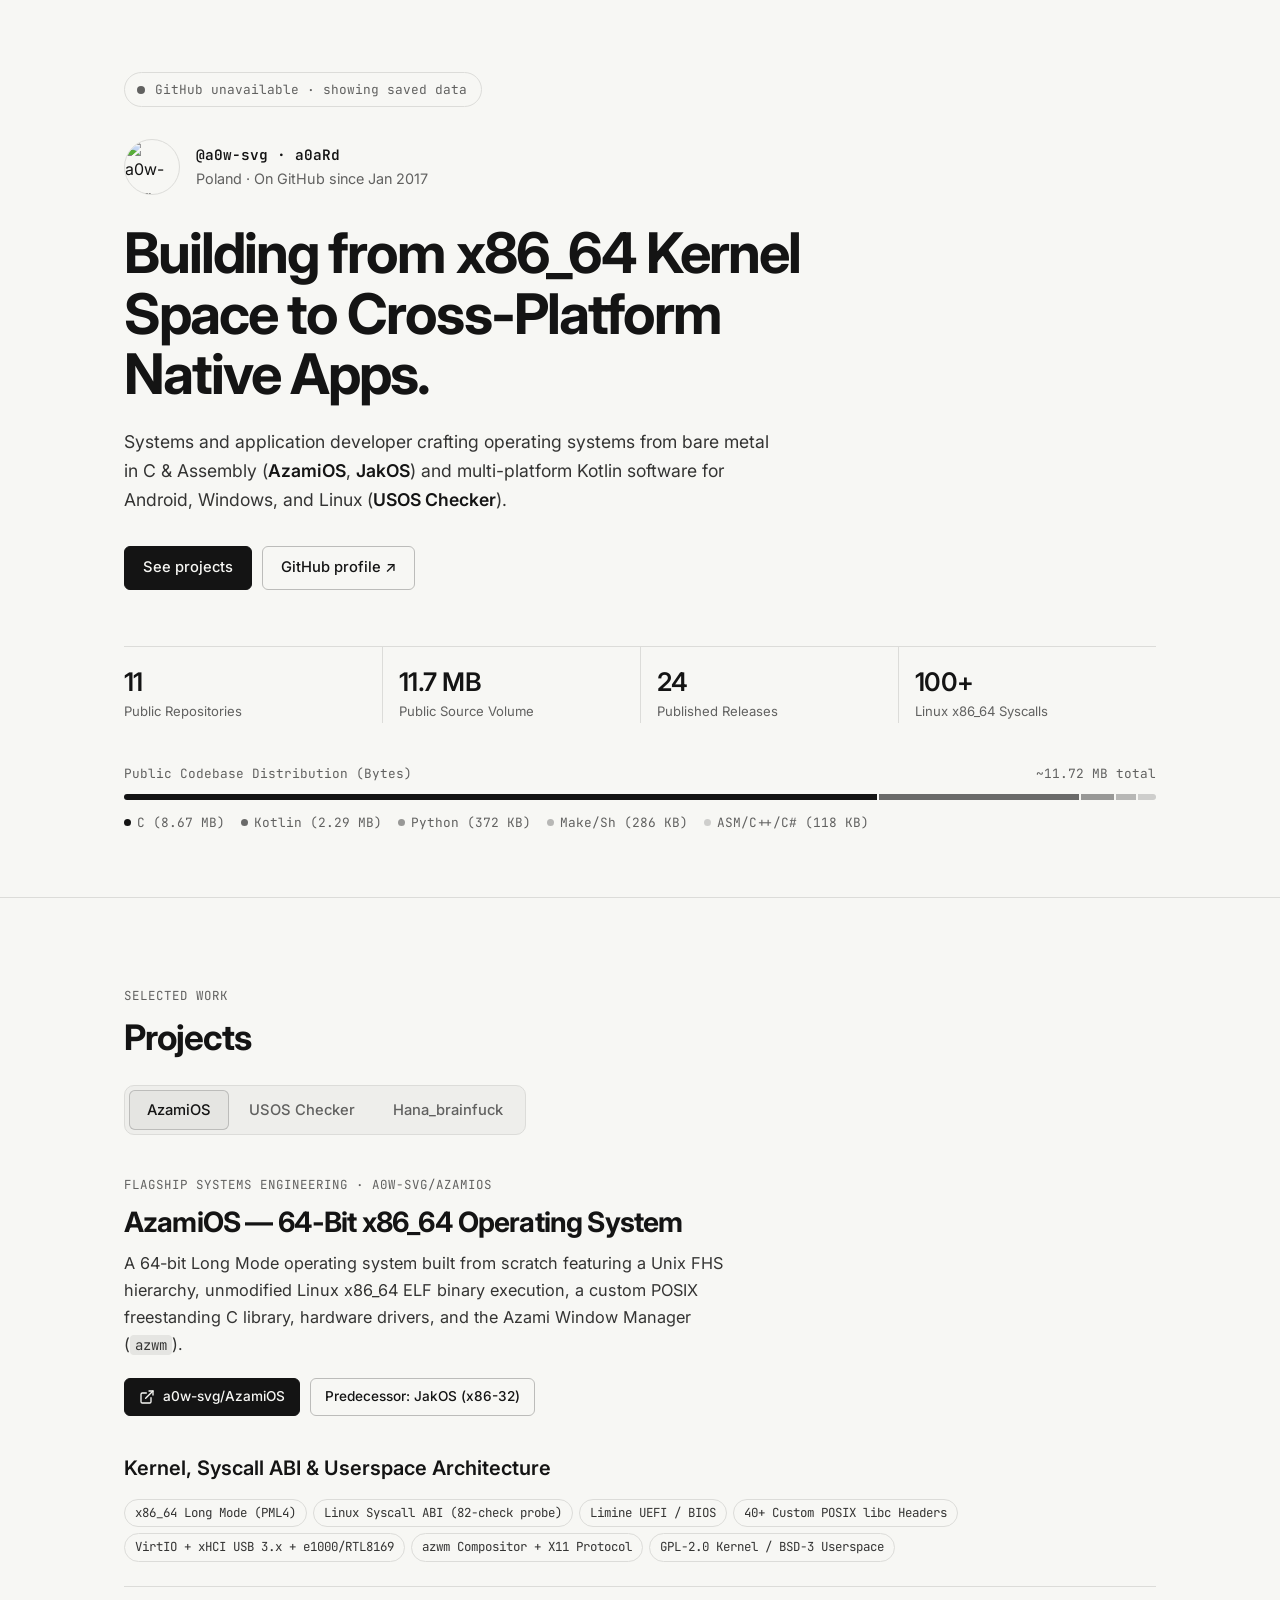
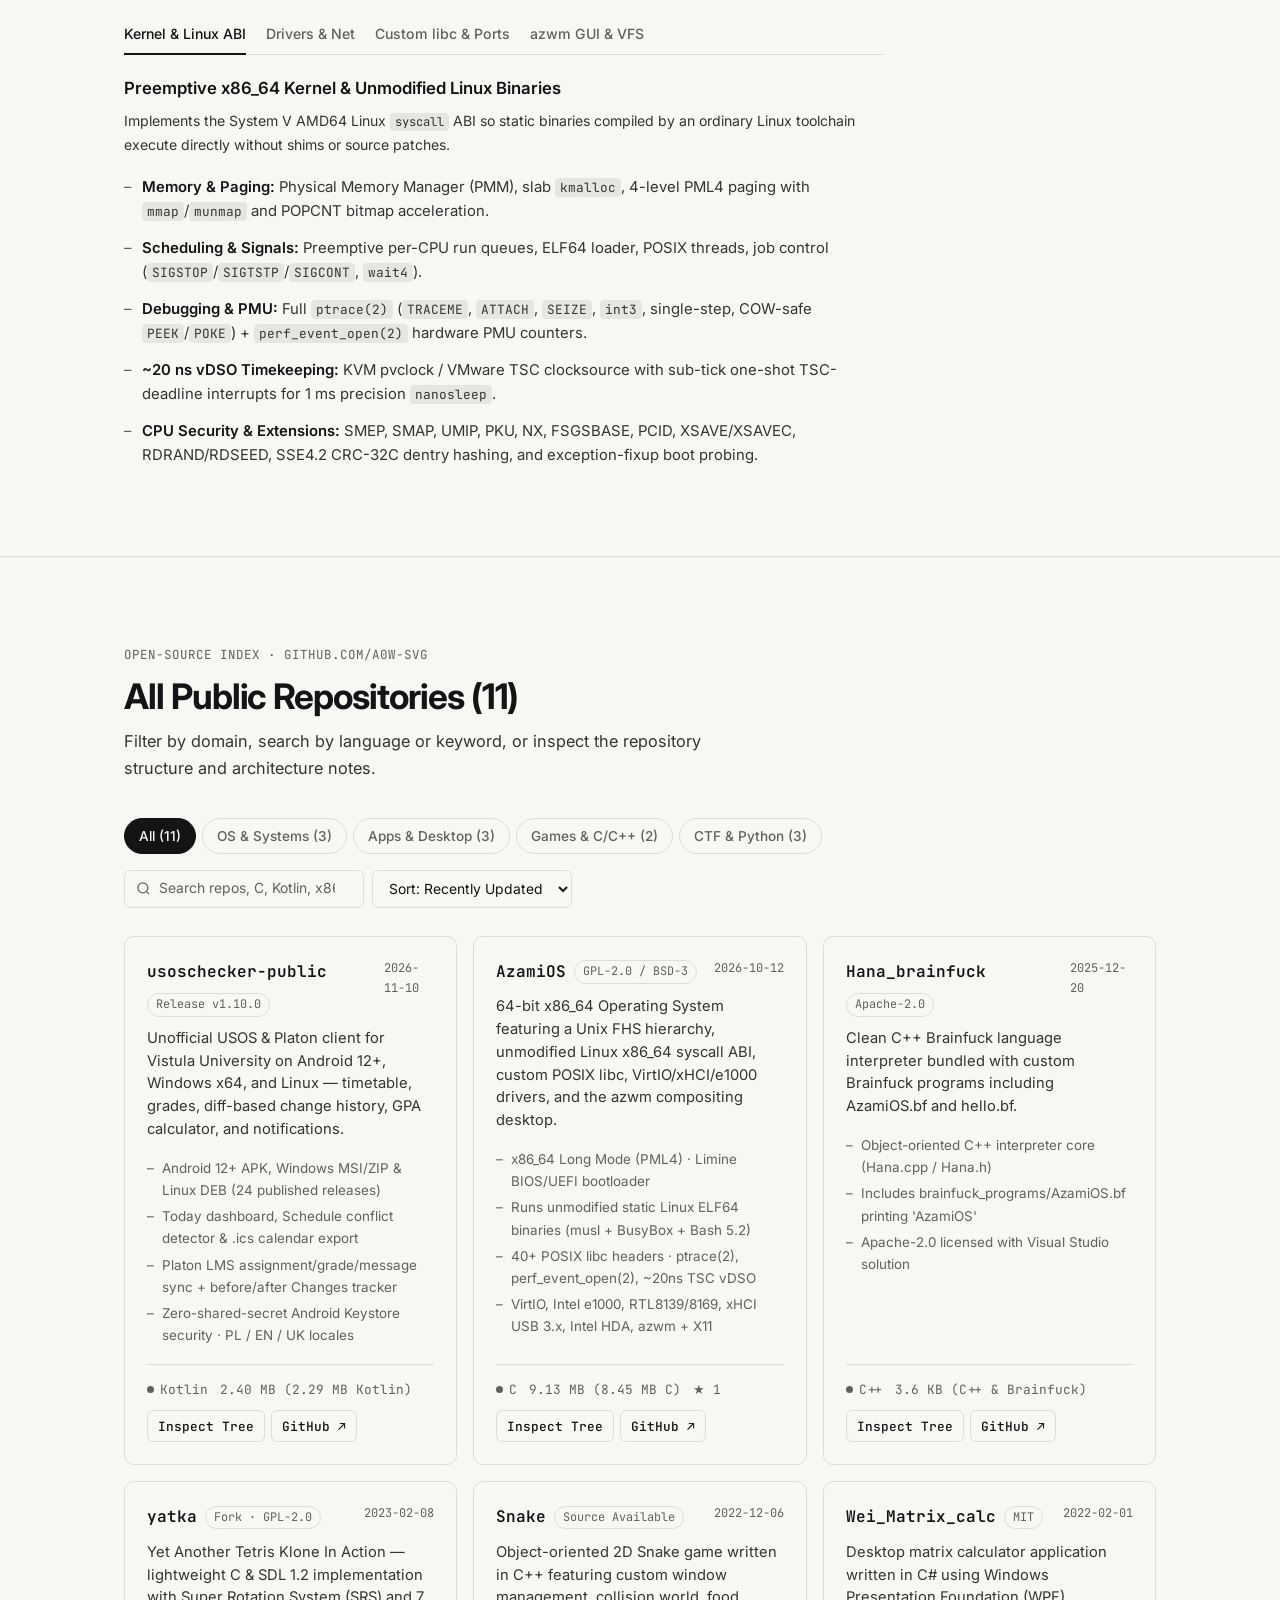
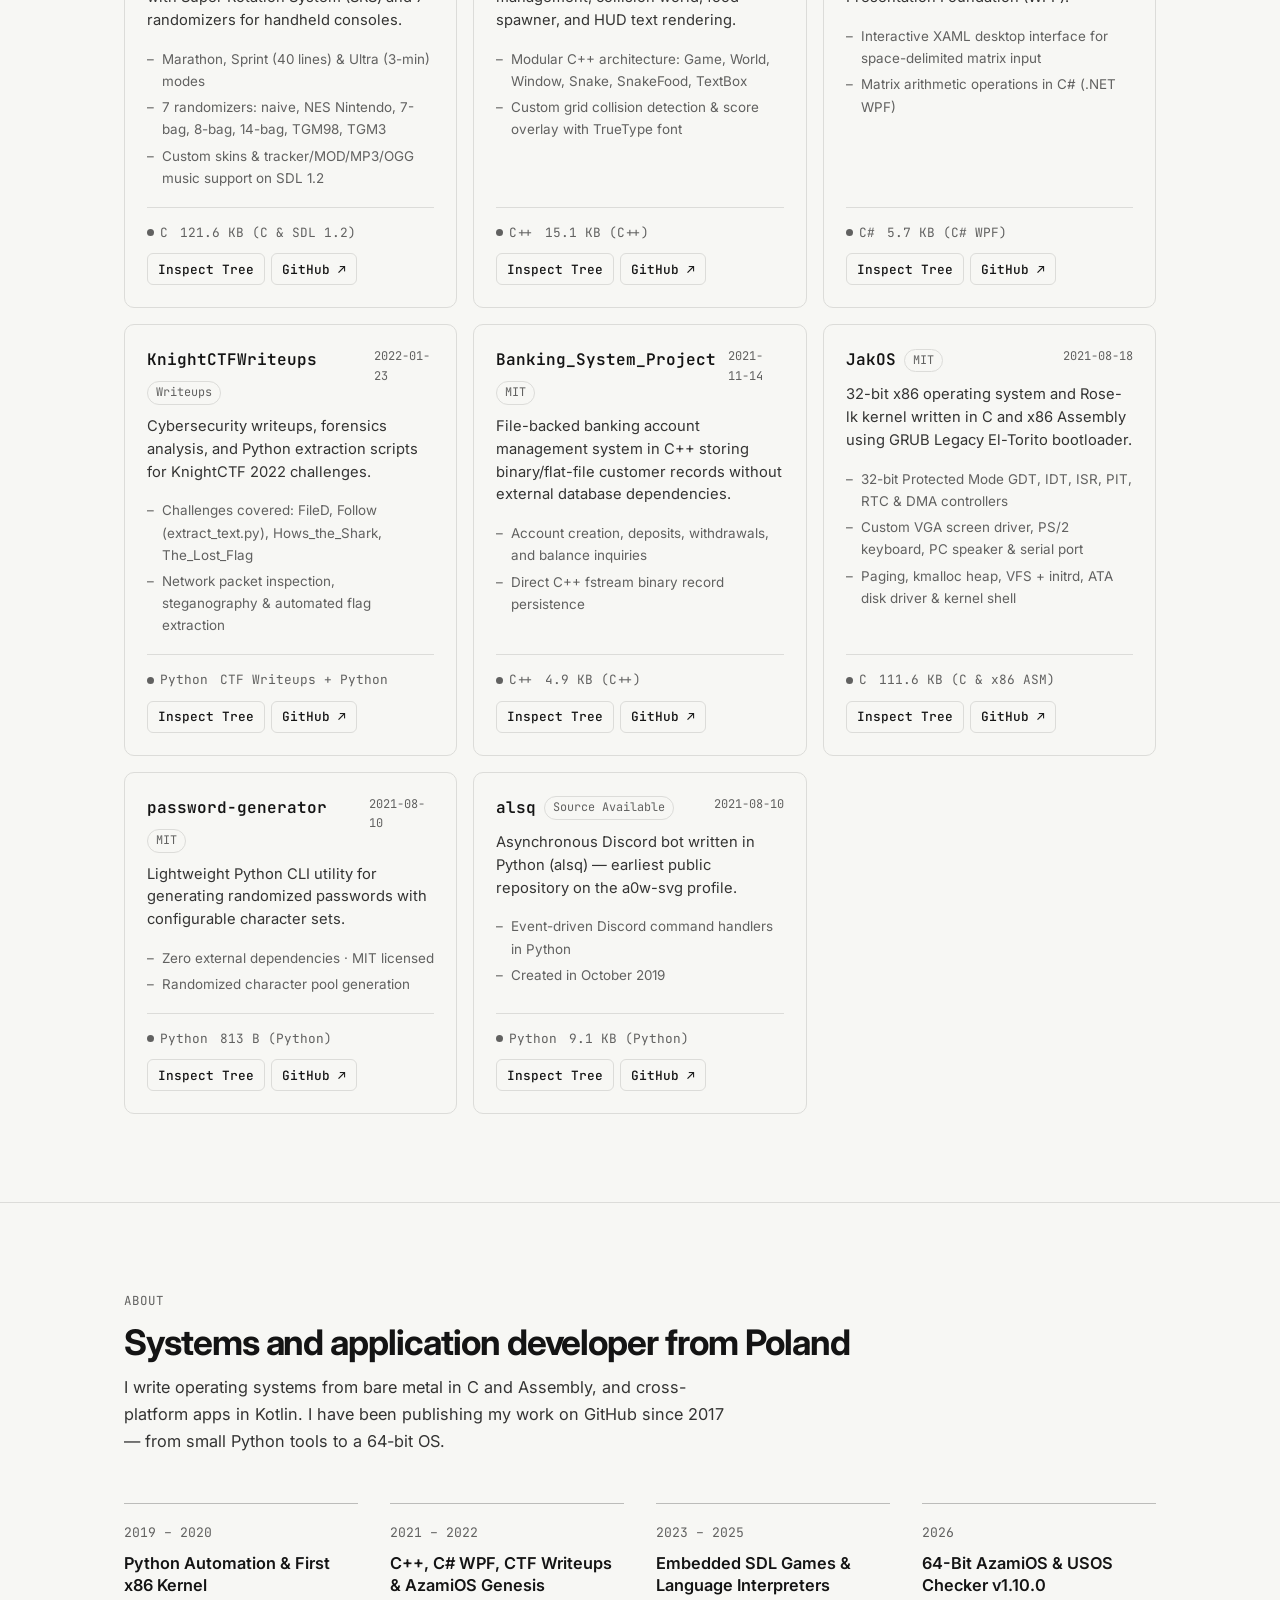
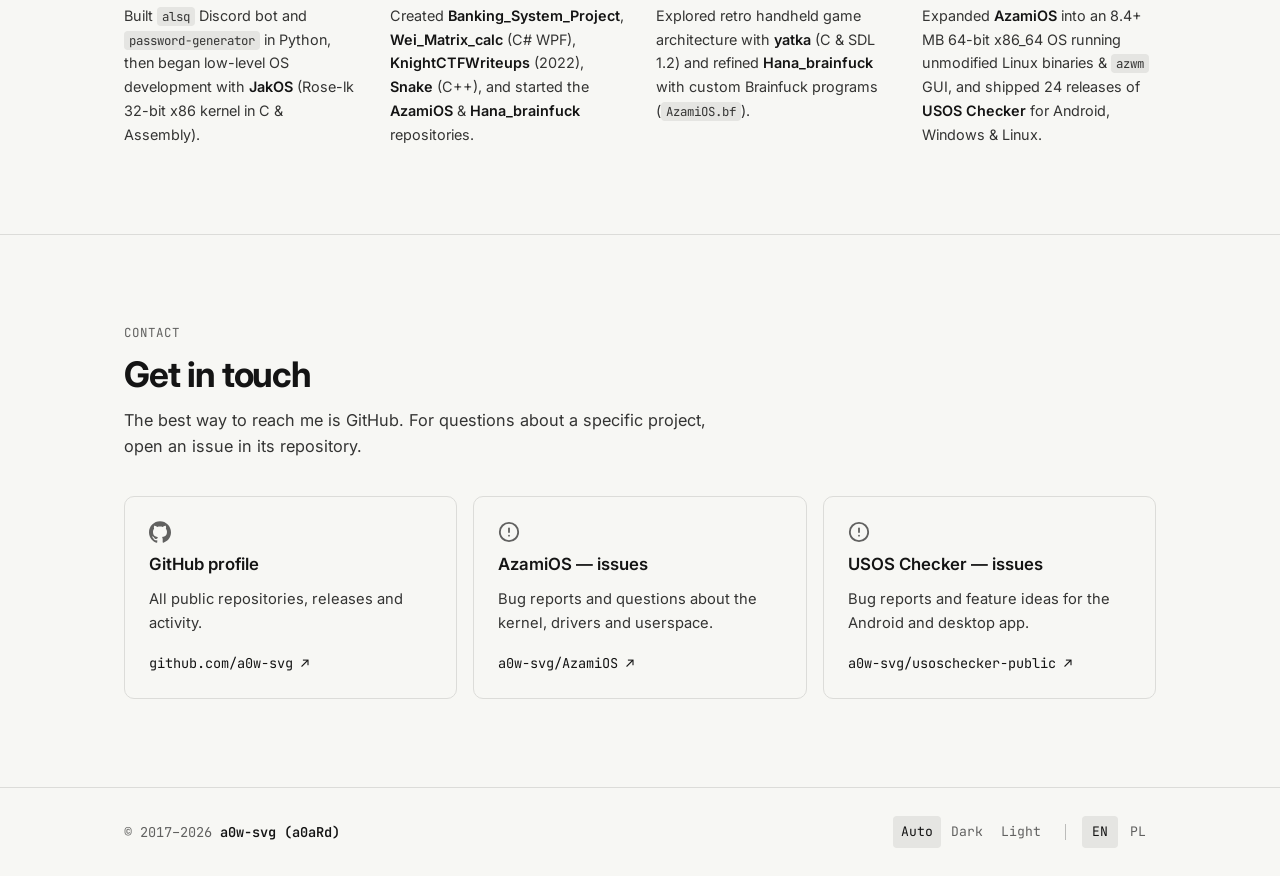
==== commit f0418f1f: "Add Auto/Dark/Light theme switch and simplify the footer - Footer is now one quiet row: copyright pl" ====
--- a/index.html
+++ b/index.html
@@ -6,6 +6,14 @@
   <title data-i18n="title_home">a0w-svg (a0aRd) — Systems &amp; Software Engineering</title>
   <meta name="description" content="Portfolio of a0w-svg (a0aRd): AzamiOS, USOS Checker, Hana_brainfuck and more." />
   <meta name="theme-color" content="#0f1012" />
+
+  <!-- Apply a saved Dark/Light choice before the page paints (no flash). "Auto" = no attribute. -->
+  <script>
+    try {
+      var savedTheme = localStorage.getItem("a0w_theme");
+      if (savedTheme === "dark" || savedTheme === "light") document.documentElement.setAttribute("data-theme", savedTheme);
+    } catch (e) {}
+  </script>
 
   <meta property="og:title" content="a0w-svg (a0aRd) — Systems &amp; Software Engineering" />
   <meta property="og:description" content="64-bit x86_64 OS development (AzamiOS), cross-platform Kotlin applications (USOS Checker), C/C++ interpreters, and security writeups." />
@@ -549,18 +557,18 @@
 
   <footer class="site-footer">
     <div class="container footer-inner">
-      <div class="mono">
-        <span>&copy; 2017–2026 <strong>a0w-svg (a0aRd)</strong></span>
-      </div>
-      <div class="lang-switch mono" role="group" aria-label="Language / Język">
-        <button type="button" data-lang="en" aria-pressed="true">EN</button>
-        <button type="button" data-lang="pl" aria-pressed="false">PL</button>
-      </div>
-      <div class="footer-links mono">
-        <a href="https://github.com/a0w-svg" target="_blank" rel="noopener noreferrer">GitHub</a>
-        <a href="https://github.com/a0w-svg/AzamiOS" target="_blank" rel="noopener noreferrer">AzamiOS</a>
-        <a href="https://github.com/a0w-svg/usoschecker-public" target="_blank" rel="noopener noreferrer">USOS Checker</a>
-        <a href="https://usoscheckerdesign.vercel.app/" target="_blank" rel="noopener noreferrer" data-i18n="footer_prototype">USOS Prototype</a>
+      <p class="mono">&copy; 2017–2026 <strong>a0w-svg (a0aRd)</strong></p>
+      <div class="footer-controls">
+        <div class="quiet-switch mono" role="group" aria-label="Theme / Motyw">
+          <button type="button" data-theme-choice="auto" aria-pressed="true" data-i18n="theme_auto">Auto</button>
+          <button type="button" data-theme-choice="dark" aria-pressed="false" data-i18n="theme_dark">Dark</button>
+          <button type="button" data-theme-choice="light" aria-pressed="false" data-i18n="theme_light">Light</button>
+        </div>
+        <span class="divider" aria-hidden="true"></span>
+        <div class="quiet-switch mono" role="group" aria-label="Language / Język">
+          <button type="button" data-lang="en" aria-pressed="true">EN</button>
+          <button type="button" data-lang="pl" aria-pressed="false">PL</button>
+        </div>
       </div>
     </div>
   </footer>
--- a/styles.css
+++ b/styles.css
@@ -1,6 +1,7 @@
 /* ==========================================================================
    a0w-svg (a0aRd) — Portfolio
-   One dark theme. One neutral pair (text on background) + one accent.
+   Dark by default, light on request (footer switch: Auto / Dark / Light).
+   One neutral pair (text on background) + one accent.
 
    GREEN = live or running. It is used only for:
      - the GitHub status in the hero (real data from the API),
@@ -37,6 +38,24 @@
   --ease: 160ms ease;
 
   color-scheme: dark;
+}
+
+/* Light theme: same roles, swapped neutrals, darker green so it stays readable
+   on a light background. Applied when chosen, or by "Auto" on a light system. */
+:root[data-theme="light"] {
+  --bg: #f7f7f4;
+  --fg: #141414;
+  --live: #15803d;
+  color-scheme: light;
+}
+
+@media (prefers-color-scheme: light) {
+  :root:not([data-theme]) {
+    --bg: #f7f7f4;
+    --fg: #141414;
+    --live: #15803d;
+    color-scheme: light;
+  }
 }
 
 /* ==========================================================================
@@ -544,16 +563,16 @@
 /* ==========================================================================
    Footer — quiet language switch lives here
    ========================================================================== */
-.site-footer { padding: 36px 0; border-top: 1px solid var(--line); font-size: 0.85rem; color: var(--muted); }
-.footer-inner { display: flex; flex-wrap: wrap; align-items: center; justify-content: space-between; gap: 16px 24px; }
-.footer-inner > .mono:first-child { margin-right: auto; }
-.footer-links { display: flex; flex-wrap: wrap; gap: 20px; }
-.footer-links a:hover { color: var(--fg); }
-
-.lang-switch { display: inline-flex; gap: 2px; }
-.lang-switch button { min-width: 36px; min-height: 32px; padding: 0 8px; border-radius: 4px; color: var(--muted); font-size: 0.82rem; }
-.lang-switch button:hover { color: var(--fg); }
-.lang-switch button[aria-pressed="true"] { color: var(--fg); background: var(--surface-2); }
+.site-footer { padding: 28px 0; border-top: 1px solid var(--line); font-size: 0.85rem; color: var(--muted); }
+.footer-inner { display: flex; flex-wrap: wrap; align-items: center; justify-content: space-between; gap: 12px 16px; }
+.footer-controls { display: flex; flex-wrap: wrap; align-items: center; gap: 8px 16px; }
+
+/* Quiet switches (theme, language) — small, muted, no accent */
+.quiet-switch { display: inline-flex; gap: 2px; }
+.quiet-switch button { min-width: 36px; min-height: 32px; padding: 0 8px; border-radius: 4px; color: var(--muted); font-size: 0.82rem; }
+.quiet-switch button:hover { color: var(--fg); }
+.quiet-switch button[aria-pressed="true"] { color: var(--fg); background: var(--surface-2); }
+.footer-controls .divider { width: 1px; height: 16px; background: var(--line-strong); }
 
 /* ==========================================================================
    Responsive & reduced motion
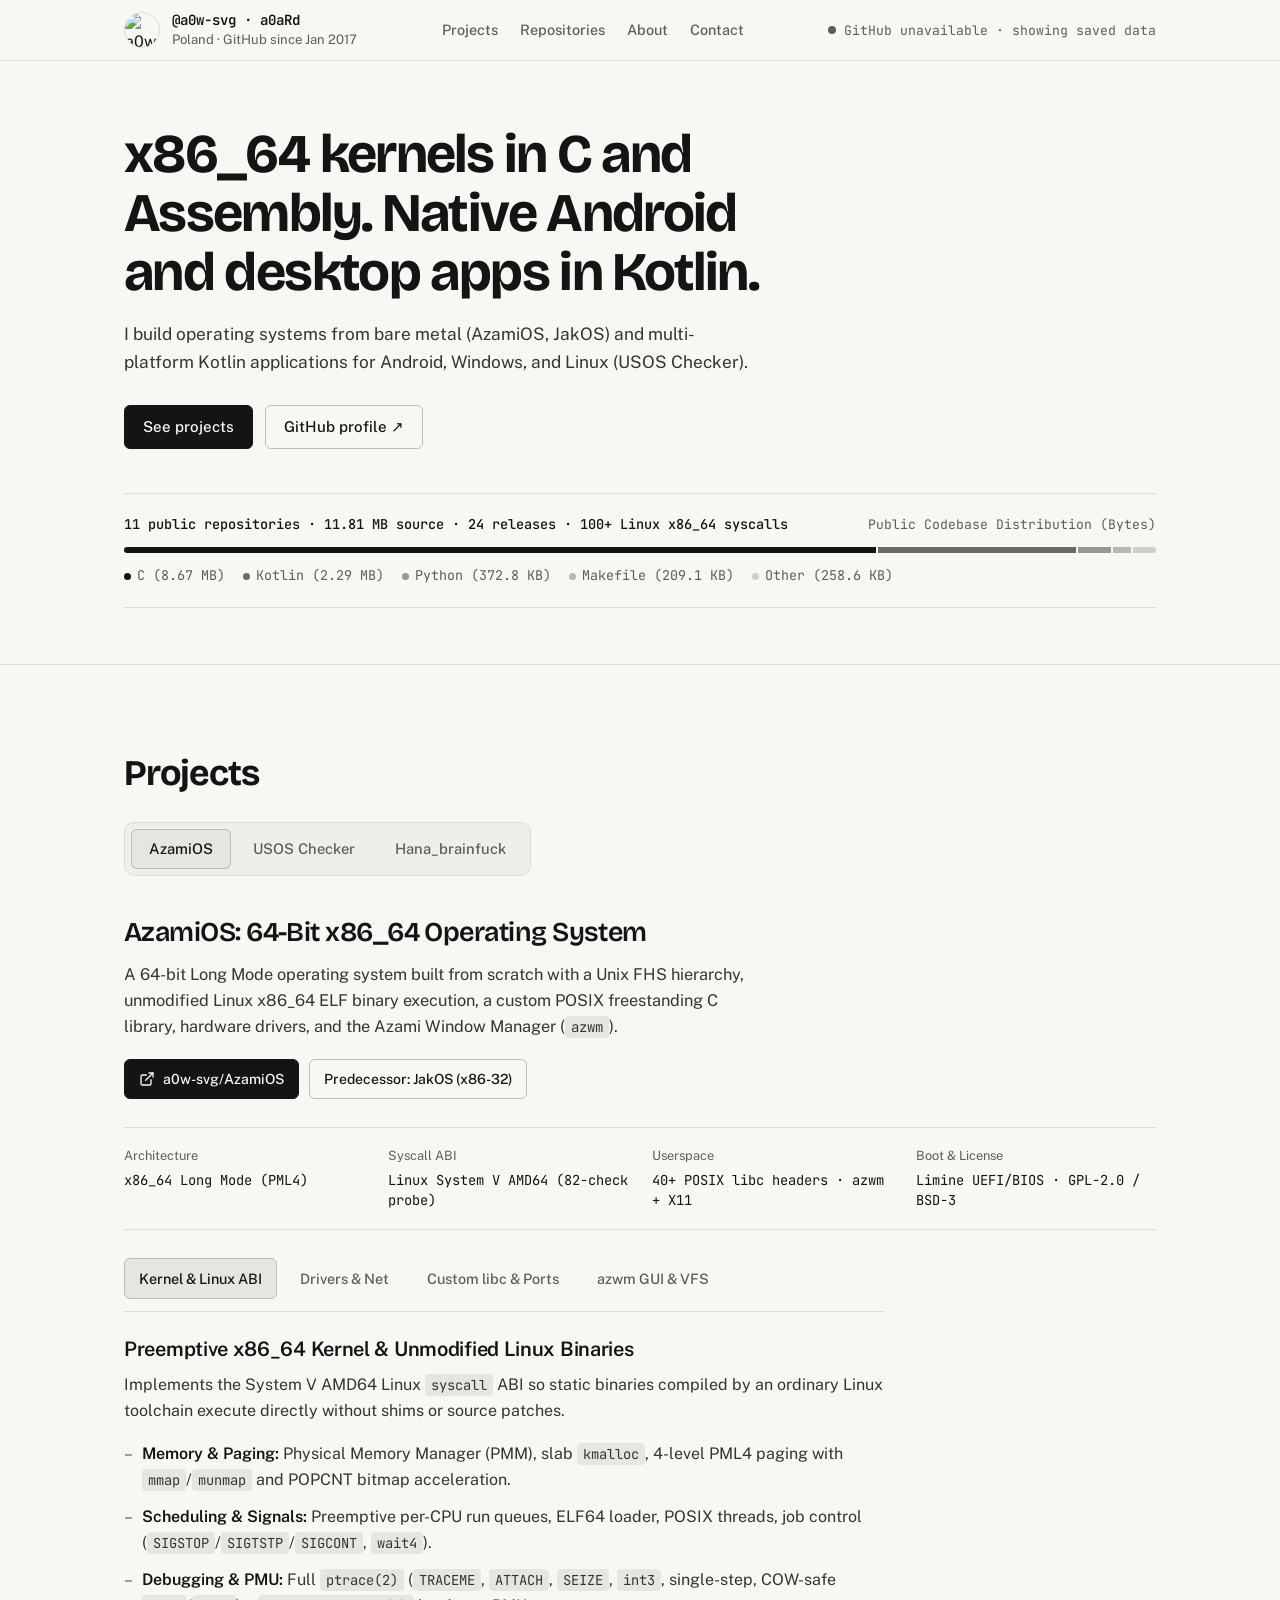
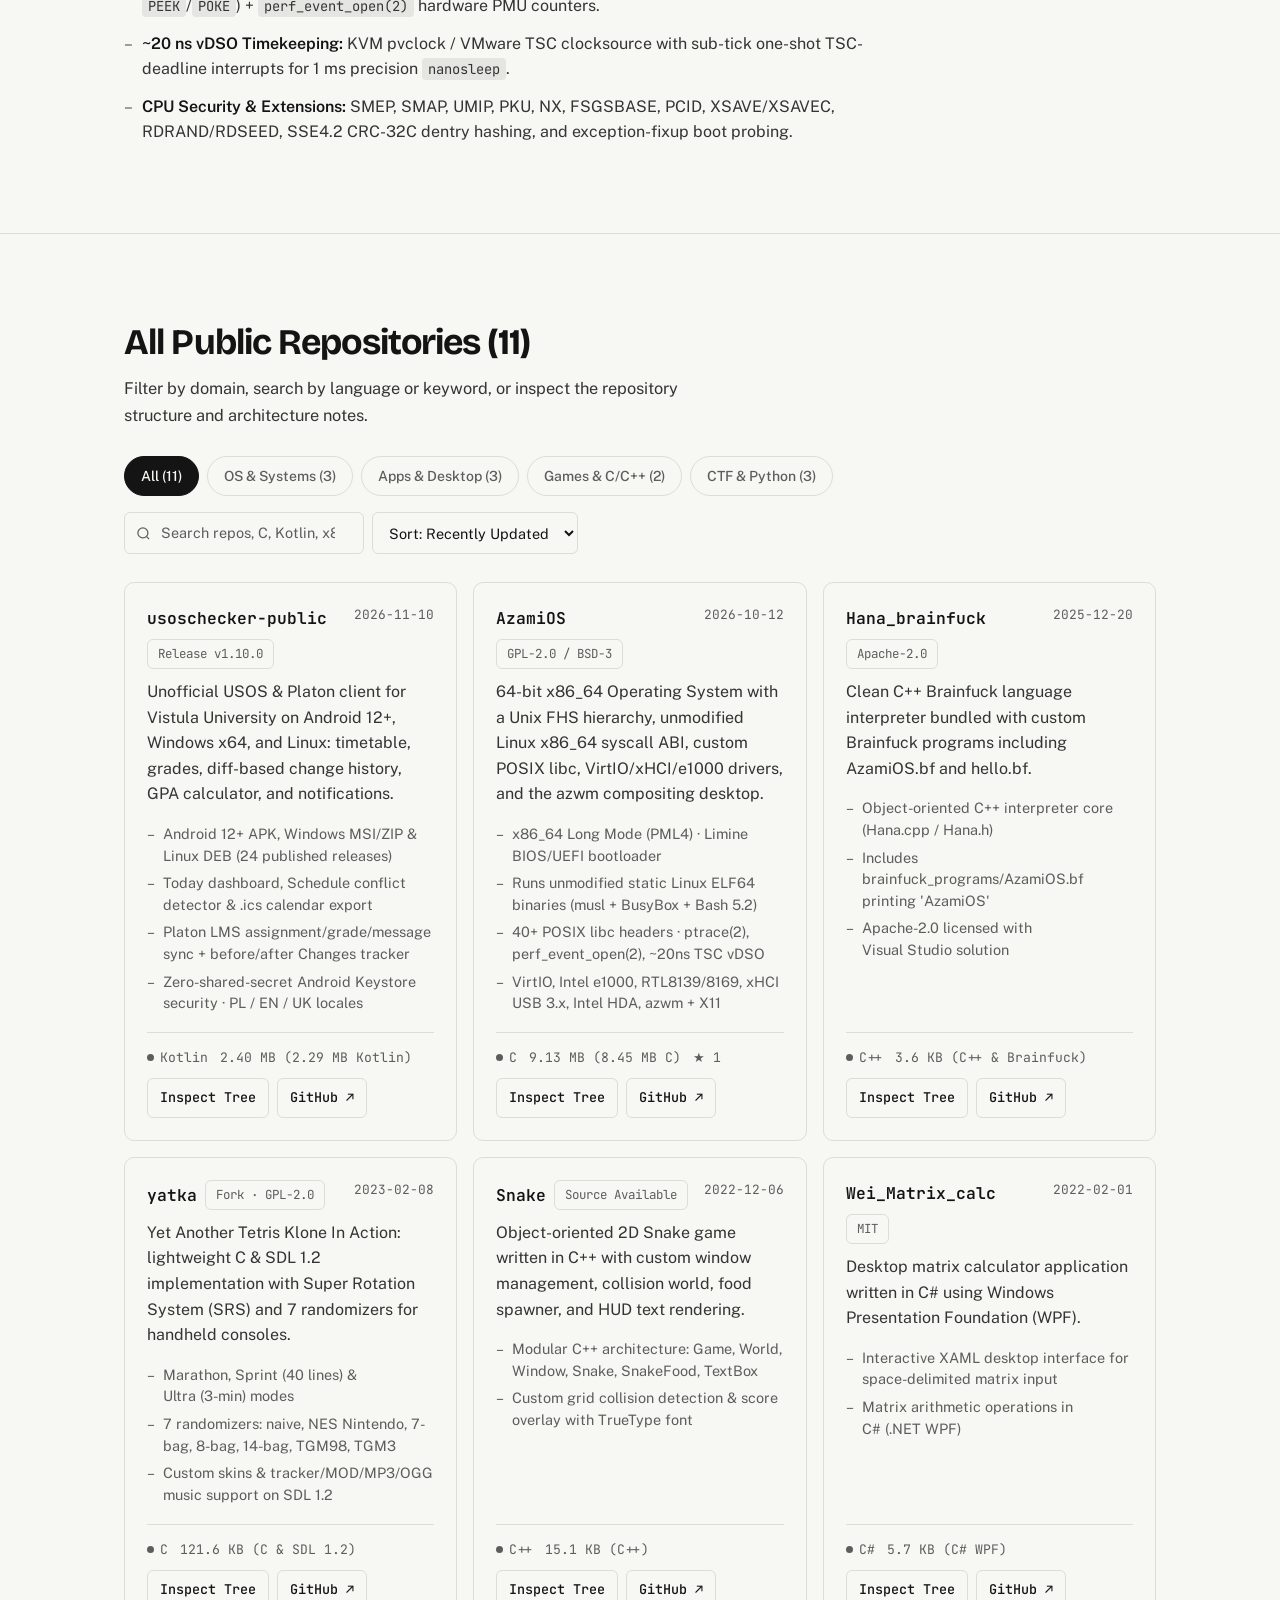
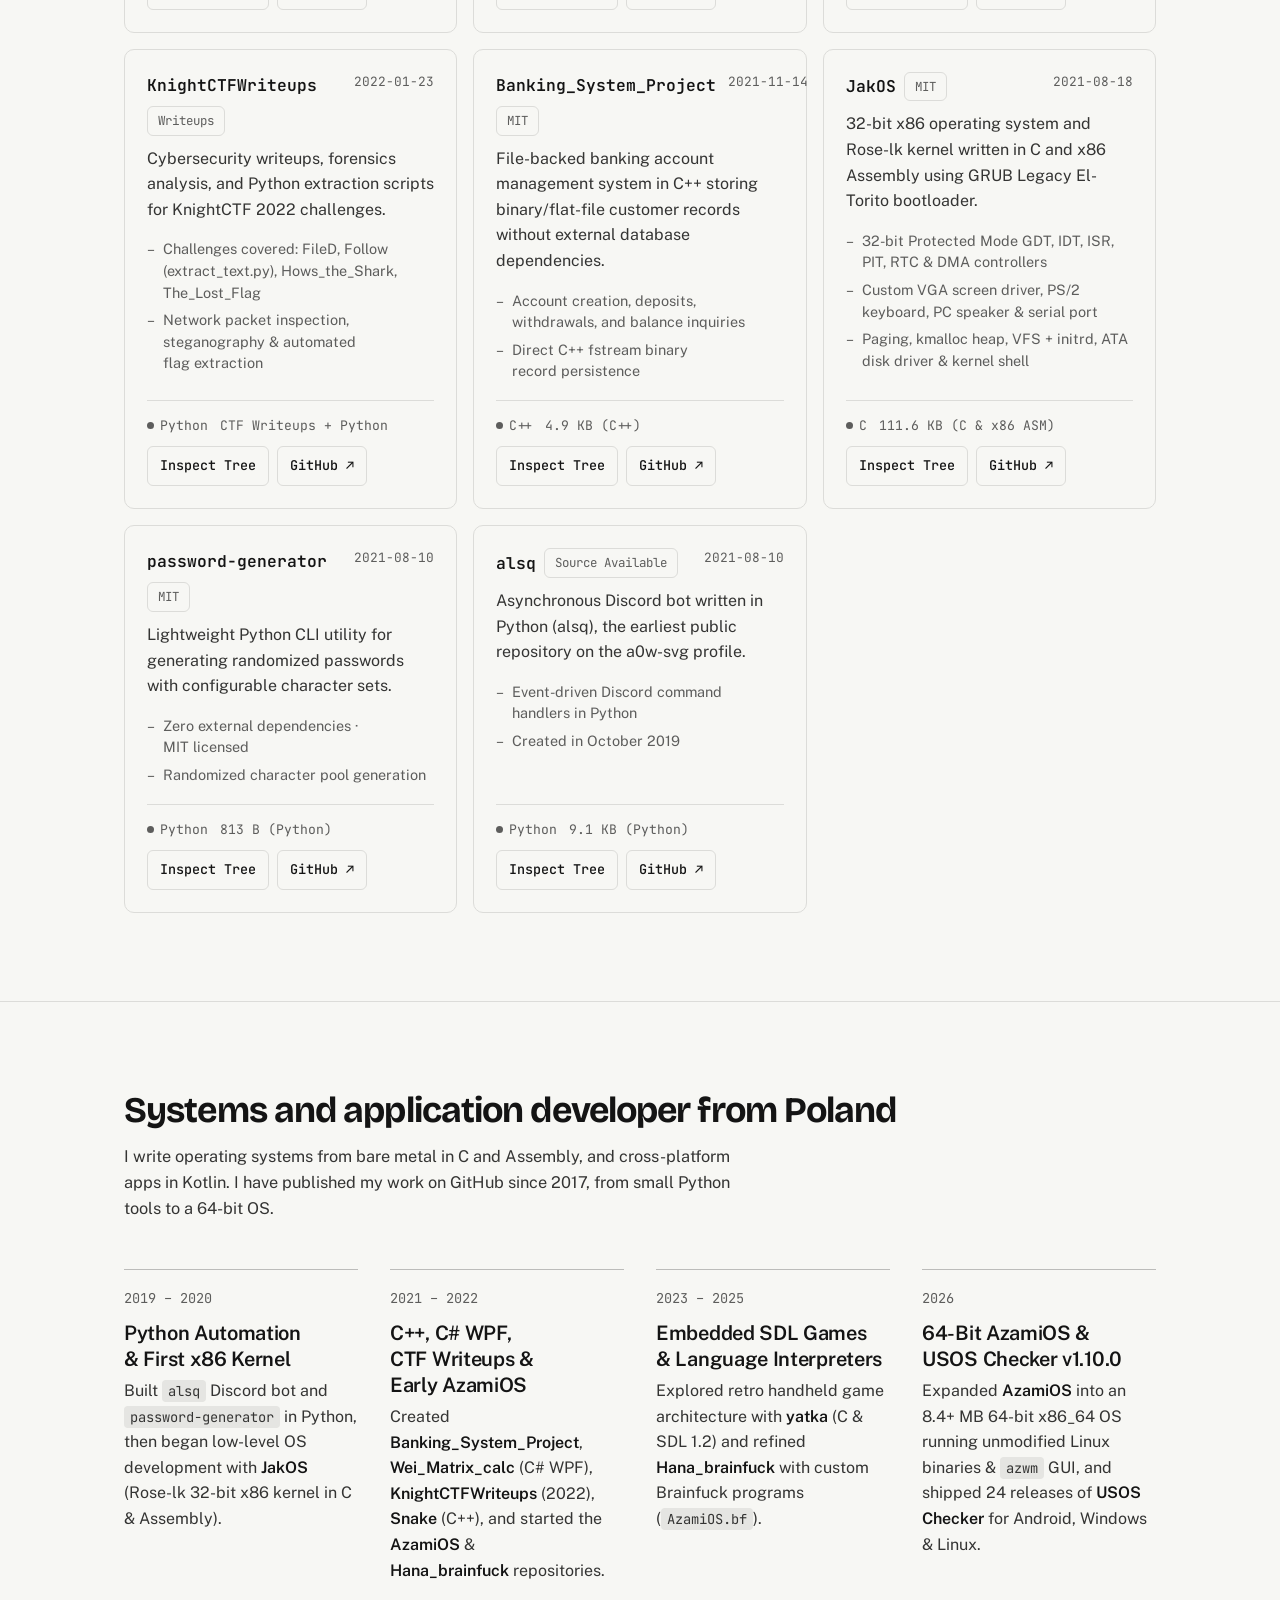
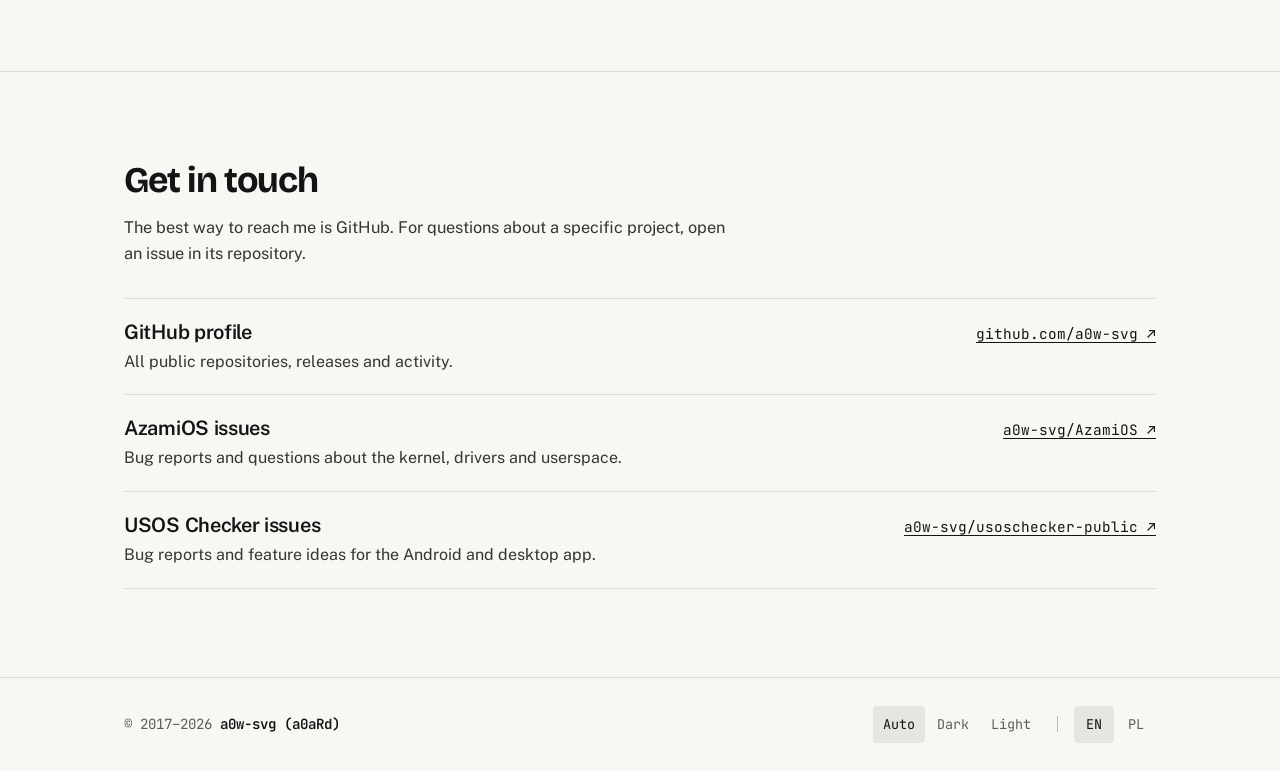
==== commit e9260eaf: "Remove AI-styled patterns and hydrate portfolio live from GitHub API" ====
--- a/index.html
+++ b/index.html
@@ -3,7 +3,7 @@
 <head>
   <meta charset="UTF-8" />
   <meta name="viewport" content="width=device-width, initial-scale=1.0" />
-  <title data-i18n="title_home">a0w-svg (a0aRd) — Systems &amp; Software Engineering</title>
+  <title data-i18n="title_home">a0w-svg (a0aRd) · Systems &amp; Software Engineering</title>
   <meta name="description" content="Portfolio of a0w-svg (a0aRd): AzamiOS, USOS Checker, Hana_brainfuck and more." />
   <meta name="theme-color" content="#0f1012" />
 
@@ -15,95 +15,86 @@
     } catch (e) {}
   </script>
 
-  <meta property="og:title" content="a0w-svg (a0aRd) — Systems &amp; Software Engineering" />
+  <meta property="og:title" content="a0w-svg (a0aRd) · Systems &amp; Software Engineering" />
   <meta property="og:description" content="64-bit x86_64 OS development (AzamiOS), cross-platform Kotlin applications (USOS Checker), C/C++ interpreters, and security writeups." />
   <meta property="og:type" content="website" />
   <meta property="og:image" content="https://avatars.githubusercontent.com/u/24978910?v=4" />
 
-  <!-- Google Fonts: Inter + JetBrains Mono -->
+  <!-- Google Fonts: Bricolage Grotesque + Public Sans + JetBrains Mono -->
   <link rel="preconnect" href="https://fonts.googleapis.com" />
   <link rel="preconnect" href="https://fonts.gstatic.com" crossorigin />
-  <link href="https://fonts.googleapis.com/css2?family=Inter:wght@400;500;600;700&amp;family=JetBrains+Mono:wght@400;500;600&amp;display=swap" rel="stylesheet" />
+  <link href="https://fonts.googleapis.com/css2?family=Bricolage+Grotesque:wght@600;700&amp;family=JetBrains+Mono:wght@400;500;600&amp;family=Public+Sans:wght@400;500;600&amp;display=swap" rel="stylesheet" />
 
   <link rel="stylesheet" href="styles.css" />
 </head>
 <body>
   <a href="#main-content" class="skip-link" data-i18n="skip_to_content">Skip to main content</a>
 
+  <header class="site-header">
+    <div class="container header-inner">
+      <div class="header-brand">
+        <img src="https://avatars.githubusercontent.com/u/24978910?v=4" alt="a0w-svg avatar" class="header-avatar" width="36" height="36" />
+        <div class="header-identity">
+          <span class="header-handle">@a0w-svg · a0aRd</span>
+          <span class="header-meta" data-i18n="hero_location">Poland · GitHub since Jan 2017</span>
+        </div>
+      </div>
+
+      <nav class="header-nav" aria-label="Primary">
+        <a href="#projects" data-i18n="nav_projects">Projects</a>
+        <a href="#repositories" data-i18n="nav_repos">Repositories</a>
+        <a href="#about" data-i18n="nav_about">About</a>
+        <a href="#contact" data-i18n="nav_contact">Contact</a>
+      </nav>
+
+      <p class="live-status" id="live-status" data-state="loading">
+        <span class="status-dot" aria-hidden="true"></span>
+        <span id="live-status-text">Checking GitHub…</span>
+      </p>
+    </div>
+  </header>
+
   <main id="main-content">
     <section class="hero">
       <div class="container">
-          <p class="live-status" id="live-status" data-state="loading">
-            <span class="status-dot" aria-hidden="true"></span>
-            <span id="live-status-text">Checking GitHub…</span>
-          </p>
-
-          <div class="hero-identity">
-            <img src="https://avatars.githubusercontent.com/u/24978910?v=4" alt="a0w-svg avatar" class="hero-avatar" width="72" height="72" />
-            <div>
-              <div class="hero-handle">@a0w-svg · a0aRd</div>
-              <div style="font-size: 0.9rem; color: var(--text-muted);" data-i18n="hero_location">Poland · On GitHub since Jan 2017</div>
-            </div>
-          </div>
-
-          <h1 class="hero-title" data-i18n="hero_heading">
-            Building from <span class="gradient-text">x86_64 Kernel Space</span> to Cross-Platform Native Apps.
-          </h1>
-
-          <p class="hero-lead" data-i18n="hero_lead">
-            Systems and application developer crafting operating systems from bare metal in C &amp; Assembly (<strong>AzamiOS</strong>, <strong>JakOS</strong>) and multi-platform Kotlin software for Android, Windows, and Linux (<strong>USOS Checker</strong>).
-          </p>
-
-          <div class="hero-cta-row">
-            <a href="#projects" class="btn btn-primary" data-i18n="cta_projects">See projects</a>
-            <a href="https://github.com/a0w-svg" target="_blank" rel="noopener noreferrer" class="btn btn-secondary" data-i18n="cta_github">GitHub profile ↗</a>
-          </div>
-
-          <div class="hero-metrics">
-            <div class="metric-card">
-              <div class="metric-value" id="metric-repos">11</div>
-              <div class="metric-label" data-i18n="metric_public_repos">Public Repositories</div>
-            </div>
-            <div class="metric-card">
-              <div class="metric-value">11.7 MB</div>
-              <div class="metric-label" data-i18n="metric_code_volume">Public Source Volume</div>
-            </div>
-            <div class="metric-card">
-              <div class="metric-value" id="metric-releases">24</div>
-              <div class="metric-label" data-i18n="metric_releases">Published Releases</div>
-            </div>
-            <div class="metric-card">
-              <div class="metric-value">100+</div>
-              <div class="metric-label" data-i18n="metric_syscalls">Linux x86_64 Syscalls</div>
-            </div>
-          </div>
-
-          <div class="lang-telemetry">
-            <div class="lang-telemetry-header">
-              <span data-i18n="telemetry_title">Public Codebase Distribution (Bytes)</span>
-              <span data-i18n="telemetry_total">~11.72 MB total</span>
-            </div>
-            <div class="lang-bar" role="img" aria-label="Language distribution: 74.1% C, 19.6% Kotlin, 3.2% Python, 1.8% Makefile, 0.6% Assembly, 0.7% C++, C# and Shell">
-              <div class="lang-segment" style="width: 73.5%; background: #38bdf8;" title="C: 8.67 MB (74.0%)"></div>
-              <div class="lang-segment" style="width: 19.6%; background: #a855f7;" title="Kotlin: 2.29 MB (19.6%)"></div>
-              <div class="lang-segment" style="width: 3.2%; background: #eab308;" title="Python: 372 KB (3.2%)"></div>
-              <div class="lang-segment" style="width: 1.9%; background: #22c55e;" title="Makefile &amp; Shell: 286 KB (2.4%)"></div>
-              <div class="lang-segment" style="width: 1.8%; background: #f43f5e;" title="Assembly, C++, C#: 118 KB (1.0%)"></div>
-            </div>
-            <div class="lang-legend">
-              <span class="lang-pill"><span class="lang-dot" style="background: #38bdf8;"></span>C (8.67 MB)</span>
-              <span class="lang-pill"><span class="lang-dot" style="background: #a855f7;"></span>Kotlin (2.29 MB)</span>
-              <span class="lang-pill"><span class="lang-dot" style="background: #eab308;"></span>Python (372 KB)</span>
-              <span class="lang-pill"><span class="lang-dot" style="background: #22c55e;"></span>Make/Sh (286 KB)</span>
-              <span class="lang-pill"><span class="lang-dot" style="background: #f43f5e;"></span>ASM/C++/C# (118 KB)</span>
-            </div>
-          </div>
+        <h1 class="hero-title" data-i18n="hero_heading">
+          x86_64 kernels in C and Assembly. Native Android and desktop apps in Kotlin.
+        </h1>
+
+        <p class="hero-lead" data-i18n="hero_lead">
+          I build operating systems from bare metal (AzamiOS, JakOS) and multi-platform Kotlin applications for Android, Windows, and Linux (USOS&#160;Checker).
+        </p>
+
+        <div class="hero-cta-row">
+          <a href="#projects" class="btn btn-primary" data-i18n="cta_projects">See projects</a>
+          <a href="https://github.com/a0w-svg" target="_blank" rel="noopener noreferrer" class="btn btn-secondary" data-i18n="cta_github">GitHub profile ↗</a>
+        </div>
+
+        <div class="telemetry-ledger">
+          <div class="ledger-top">
+            <span class="ledger-summary" data-i18n="ledger_summary">11 public repositories · 11.72 MB source · 24 releases · 100+ Linux x86_64 syscalls</span>
+            <span class="ledger-caption" data-i18n="telemetry_title">Public Codebase Distribution (Bytes)</span>
+          </div>
+          <div class="lang-bar" role="img" aria-label="Language distribution: 74.0% C, 19.6% Kotlin, 3.2% Python, 2.2% Makefile and Shell, 1.0% Assembly, C++, and C#">
+            <div class="lang-segment seg-c" title="C: 8.67 MB (74.0%)"></div>
+            <div class="lang-segment seg-kt" title="Kotlin: 2.29 MB (19.6%)"></div>
+            <div class="lang-segment seg-py" title="Python: 372 KB (3.2%)"></div>
+            <div class="lang-segment seg-sh" title="Makefile &amp; Shell: 286 KB (2.2%)"></div>
+            <div class="lang-segment seg-asm" title="Assembly, C++, C#: 118 KB (1.0%)"></div>
+          </div>
+          <div class="lang-legend">
+            <span class="lang-pill"><span class="lang-dot dot-c"></span>C (8.67 MB)</span>
+            <span class="lang-pill"><span class="lang-dot dot-kt"></span>Kotlin (2.29 MB)</span>
+            <span class="lang-pill"><span class="lang-dot dot-py"></span>Python (372 KB)</span>
+            <span class="lang-pill"><span class="lang-dot dot-sh"></span>Make/Sh (286 KB)</span>
+            <span class="lang-pill"><span class="lang-dot dot-asm"></span>ASM/C++/C# (118 KB)</span>
+          </div>
+        </div>
       </div>
     </section>
 
     <section id="projects" class="section">
       <div class="container">
-        <div class="section-eyebrow" data-i18n="home_projects_eyebrow">Selected work</div>
         <h2 class="section-title" data-i18n="home_projects_title">Projects</h2>
 
         <div class="project-switch" role="tablist" aria-label="Projects">
@@ -113,214 +104,191 @@
         </div>
 
         <div id="project-azamios" class="project-panel" role="tabpanel" aria-labelledby="ptab-azamios">
-        <div class="section-header">
-          <div>
-            <div class="section-eyebrow">
-              <span data-i18n="azami_eyebrow">Flagship Systems Engineering · a0w-svg/AzamiOS</span>
-            </div>
-            <h3 class="section-title project-title" data-i18n="azami_title">AzamiOS — 64-Bit x86_64 Operating System</h3>
-            <p class="section-subtitle" data-i18n="azami_subtitle">
-              A 64-bit Long Mode operating system built from scratch featuring a Unix FHS hierarchy, unmodified Linux x86_64 ELF binary execution, a custom POSIX freestanding C library, hardware drivers, and the Azami Window Manager (<code>azwm</code>).
-            </p>
-          </div>
-          <div style="display: flex; gap: 10px; flex-wrap: wrap;">
-            <a href="https://github.com/a0w-svg/AzamiOS" target="_blank" rel="noopener noreferrer" class="btn btn-primary btn-sm">
-              <svg viewBox="0 0 24 24" fill="none" stroke="currentColor" stroke-width="2" stroke-linecap="round" stroke-linejoin="round" aria-hidden="true">
-                <path d="M18 13v6a2 2 0 0 1-2 2H5a2 2 0 0 1-2-2V8a2 2 0 0 1 2-2h6"></path>
-                <polyline points="15 3 21 3 21 9"></polyline>
-                <line x1="10" y1="14" x2="21" y2="3"></line>
-              </svg>
-              <span>a0w-svg/AzamiOS</span>
-            </a>
-            <a href="https://github.com/a0w-svg/JakOS" target="_blank" rel="noopener noreferrer" class="btn btn-secondary btn-sm">
-              <span data-i18n="azami_predecessor">Predecessor: JakOS (x86-32)</span>
-            </a>
-          </div>
-        </div>
-
-        <div class="flagship-shell">
-          <div class="flagship-top">
-            <div>
-              <h3 style="font-size: 1.25rem; font-weight: 700;" data-i18n="azami_arch_heading">Kernel, Syscall ABI &amp; Userspace Architecture</h3>
-              <div class="badge-row">
-                <span class="tech-badge emerald">x86_64 Long Mode (PML4)</span>
-                <span class="tech-badge emerald">Linux Syscall ABI (82-check probe)</span>
-                <span class="tech-badge">Limine UEFI / BIOS</span>
-                <span class="tech-badge">40+ Custom POSIX libc Headers</span>
-                <span class="tech-badge">VirtIO + xHCI USB 3.x + e1000/RTL8169</span>
-                <span class="tech-badge">azwm Compositor + X11 Protocol</span>
-                <span class="tech-badge">GPL-2.0 Kernel / BSD-3 Userspace</span>
+          <div class="section-header">
+            <div>
+              <h3 class="project-title" data-i18n="azami_title">AzamiOS: 64-Bit x86_64 Operating System</h3>
+              <p class="section-subtitle" data-i18n="azami_subtitle">
+                A 64-bit Long Mode operating system built from scratch with a Unix FHS hierarchy, unmodified Linux x86_64 ELF binary execution, a custom POSIX freestanding C library, hardware drivers, and the Azami Window Manager (<code>azwm</code>).
+              </p>
+            </div>
+            <div class="section-actions">
+              <a href="https://github.com/a0w-svg/AzamiOS" target="_blank" rel="noopener noreferrer" class="btn btn-primary btn-sm">
+                <svg viewBox="0 0 24 24" fill="none" stroke="currentColor" stroke-width="2" stroke-linecap="round" stroke-linejoin="round" aria-hidden="true">
+                  <path d="M18 13v6a2 2 0 0 1-2 2H5a2 2 0 0 1-2-2V8a2 2 0 0 1 2-2h6"></path>
+                  <polyline points="15 3 21 3 21 9"></polyline>
+                  <line x1="10" y1="14" x2="21" y2="3"></line>
+                </svg>
+                <span>a0w-svg/AzamiOS</span>
+              </a>
+              <a href="https://github.com/a0w-svg/JakOS" target="_blank" rel="noopener noreferrer" class="btn btn-secondary btn-sm">
+                <span data-i18n="azami_predecessor">Predecessor: JakOS (x86-32)</span>
+              </a>
+            </div>
+          </div>
+
+          <dl class="spec-strip">
+            <div class="spec-item">
+              <dt data-i18n="azami_spec1_k">Architecture</dt>
+              <dd data-i18n="azami_spec1_v">x86_64 Long Mode (PML4)</dd>
+            </div>
+            <div class="spec-item">
+              <dt data-i18n="azami_spec2_k">Syscall ABI</dt>
+              <dd data-i18n="azami_spec2_v">Linux System V AMD64 (82-check probe)</dd>
+            </div>
+            <div class="spec-item">
+              <dt data-i18n="azami_spec3_k">Userspace</dt>
+              <dd data-i18n="azami_spec3_v">40+ POSIX libc headers · azwm + X11</dd>
+            </div>
+            <div class="spec-item">
+              <dt data-i18n="azami_spec4_k">Boot &amp; License</dt>
+              <dd data-i18n="azami_spec4_v">Limine UEFI/BIOS · GPL-2.0 / BSD-3</dd>
+            </div>
+          </dl>
+
+          <div class="azami-grid">
+            <div class="subsystem-tabs" role="tablist" aria-label="AzamiOS Subsystems">
+              <button type="button" class="tab-btn" role="tab" aria-selected="true" aria-controls="panel-kernel" id="tab-kernel" data-i18n="tab_kernel">Kernel &amp; Linux ABI</button>
+              <button type="button" class="tab-btn" role="tab" aria-selected="false" aria-controls="panel-drivers" id="tab-drivers" tabindex="-1" data-i18n="tab_drivers">Drivers &amp; Net</button>
+              <button type="button" class="tab-btn" role="tab" aria-selected="false" aria-controls="panel-libc" id="tab-libc" tabindex="-1" data-i18n="tab_libc">Custom libc &amp; Ports</button>
+              <button type="button" class="tab-btn" role="tab" aria-selected="false" aria-controls="panel-gui" id="tab-gui" tabindex="-1" data-i18n="tab_gui">azwm GUI &amp; VFS</button>
+            </div>
+
+            <!-- Panel 1: Kernel -->
+            <div id="panel-kernel" class="subsystem-panel" role="tabpanel" aria-labelledby="tab-kernel">
+              <h4 data-i18n="k_h">Preemptive x86_64 Kernel &amp; Unmodified Linux Binaries</h4>
+              <p data-i18n="k_p">
+                Implements the System V AMD64 Linux <code>syscall</code> ABI so static binaries compiled by an ordinary Linux toolchain execute directly without shims or source patches.
+              </p>
+              <ul class="subsystem-list">
+                <li data-i18n="k_1"><strong>Memory &amp; Paging:</strong> Physical Memory Manager (PMM), slab <code>kmalloc</code>, 4-level PML4 paging with <code>mmap</code>/<code>munmap</code> and POPCNT bitmap acceleration.</li>
+                <li data-i18n="k_2"><strong>Scheduling &amp; Signals:</strong> Preemptive per-CPU run queues, ELF64 loader, POSIX threads, job control (<code>SIGSTOP</code>/<code>SIGTSTP</code>/<code>SIGCONT</code>, <code>wait4</code>).</li>
+                <li data-i18n="k_3"><strong>Debugging &amp; PMU:</strong> Full <code>ptrace(2)</code> (<code>TRACEME</code>, <code>ATTACH</code>, <code>SEIZE</code>, <code>int3</code>, single-step, COW-safe <code>PEEK</code>/<code>POKE</code>) + <code>perf_event_open(2)</code> hardware PMU counters.</li>
+                <li data-i18n="k_4"><strong>~20 ns vDSO Timekeeping:</strong> KVM pvclock / VMware TSC clocksource with sub-tick one-shot TSC-deadline interrupts for 1 ms precision <code>nanosleep</code>.</li>
+                <li data-i18n="k_5"><strong>CPU Security &amp; Extensions:</strong> SMEP, SMAP, UMIP, PKU, NX, FSGSBASE, PCID, XSAVE/XSAVEC, RDRAND/RDSEED, SSE4.2 CRC-32C dentry hashing, and exception-fixup boot probing.</li>
+              </ul>
+            </div>
+
+            <!-- Panel 2: Drivers -->
+            <div id="panel-drivers" class="subsystem-panel" role="tabpanel" aria-labelledby="tab-drivers" hidden>
+              <h4 data-i18n="d_h">Hardware Abstraction Layer (HAL), Storage, USB 3.x &amp; Network Stack</h4>
+              <p data-i18n="d_p">
+                Modular PCI bus enumeration with MSI/INTx routing, I/O APIC + LAPIC SMP interrupts, and paravirtual + physical device drivers.
+              </p>
+              <ul class="subsystem-list">
+                <li data-i18n="d_1"><strong>Networking Cards:</strong> Intel <code>e1000</code> / <code>e100</code>, Realtek <code>RTL8139</code> / <code>RTL8169</code> (Gigabit), AMD PCNet, VMware <code>VMXNET3</code>, and <code>VirtIO-Net</code>.</li>
+                <li data-i18n="d_2"><strong>TCP/IP Stack:</strong> Full Ethernet, ARP, IPv4, ICMPv4, UDP, TCP, BSD sockets, <code>dhcpcd</code>, <code>ntpd</code>, <code>httpd</code>, <code>curl</code>, and <code>nslookup</code>.</li>
+                <li data-i18n="d_3"><strong>USB &amp; Input:</strong> <code>xHCI</code> (USB 3.x) with BIOS handoff, Intel PCH port routing, hot-plug, USB HID keyboards/mice/tablets, PS/2, and <code>virtio-input</code>.</li>
+                <li data-i18n="d_4"><strong>Audio &amp; Video:</strong> Intel HDA, AC'97, ES1370, MPU-401 MIDI, PC Speaker; VirtIO GPU, BGA Display, and Framebuffer DRM.</li>
+                <li data-i18n="d_5"><strong>Storage:</strong> ATA IDE, Floppy DMA/FDC, VirtIO Block, and VirtIO 9P host filesystem sharing.</li>
+              </ul>
+            </div>
+
+            <!-- Panel 3: libc -->
+            <div id="panel-libc" class="subsystem-panel" role="tabpanel" aria-labelledby="tab-libc" hidden>
+              <h4 data-i18n="l_h">Freestanding POSIX C Library (<code>userland/libc/</code>) &amp; Ported Packages</h4>
+              <p data-i18n="l_p">
+                Zero kernel leakage into userspace, licensed under BSD-3-Clause alongside a rich software ports tree installable via <code>pkg</code>.
+              </p>
+              <ul class="subsystem-list">
+                <li data-i18n="l_1"><strong>Core POSIX &amp; Linux APIs:</strong> <code>stdio.h</code>, <code>stdlib.h</code>, <code>pthread.h</code>, <code>sys/epoll.h</code>, <code>linux/futex.h</code> (including <code>futex2</code>), <code>sys/statx.h</code>, <code>sys/sendfile.h</code>, <code>spawn.h</code>, <code>mqueue.h</code>, <code>regex.h</code>, <code>ftw.h</code>.</li>
+                <li data-i18n="l_2"><strong>System Shell &amp; Toolchain:</strong> GNU Bash 5.2 as <code>/bin/sh</code> (plus native <code>azami-sh</code>), TinyCC (<code>tcc</code>) &amp; GNU Make on-device compiler toolchain.</li>
+                <li data-i18n="l_3"><strong>Ported Ecosystem:</strong> <code>musl 1.2.5</code> + <code>BusyBox 1.36.1</code> (401 applets), Lua, MicroPython, SQLite, <code>jq</code>, <code>gawk</code>, <code>curl</code>, <code>nano</code>, <code>less</code>, <code>tree</code>.</li>
+              </ul>
+            </div>
+
+            <!-- Panel 4: GUI & VFS -->
+            <div id="panel-gui" class="subsystem-panel" role="tabpanel" aria-labelledby="tab-gui" hidden>
+              <h4 data-i18n="g_h">Azami Window Manager (<code>azwm</code>), X11 Support &amp; Virtual Filesystem</h4>
+              <p data-i18n="g_p">
+                Complete desktop environment over a double-buffered alpha-blending software compositor and Unix FHS root tree.
+              </p>
+              <ul class="subsystem-list">
+                <li data-i18n="g_1"><strong>Desktop Apps:</strong> <code>azwm</code> window manager, <code>terminal</code>, <code>texteditor</code>, <code>filemanager</code>, <code>sysmon</code>, <code>calculator</code>, <code>paint</code>, and games (<code>minesweeper</code>, <code>2048</code>, <code>snake</code>).</li>
+                <li data-i18n="g_2"><strong>X11 Client Protocol:</strong> Runs classic X11 clients including <code>xclock</code>, <code>xcalc</code>, <code>xeyes</code>, and <code>xcursor</code>.</li>
+                <li data-i18n="g_3"><strong>VFS &amp; Filesystems:</strong> <code>ext2</code>, <code>FAT32</code>, <code>ProcFS</code>, <code>SysFS</code>, <code>DevFS</code>, <code>Devpts</code>, <code>PipeFS</code>, and <code>TarFS</code> initrd with POSIX ACLs (<code>getfacl</code>/<code>setfacl</code>).</li>
+              </ul>
+            </div>
+          </div>
+        </div>
+
+        <div id="project-usoschecker" class="project-panel" role="tabpanel" aria-labelledby="ptab-usoschecker" hidden>
+          <div class="section-header">
+            <div>
+              <h3 class="project-title" data-i18n="usos_title">USOS Checker: Android &amp; Desktop Client</h3>
+              <p class="section-subtitle" data-i18n="usos_subtitle">
+                Unofficial USOS &amp; Platon companion for Vistula University students. Native Android 12+ and Desktop (Windows MSI/ZIP &amp; Linux DEB) built with Kotlin across <code>:core</code>, <code>:shared</code>, <code>:app</code>, and <code>:desktopApp</code>.
+              </p>
+            </div>
+
+            <div class="section-actions">
+              <a href="https://github.com/a0w-svg/usoschecker-public/releases/latest" target="_blank" rel="noopener noreferrer" class="btn btn-secondary btn-sm">
+                <svg viewBox="0 0 24 24" fill="none" stroke="currentColor" stroke-width="2" stroke-linecap="round" stroke-linejoin="round" aria-hidden="true">
+                  <path d="M21 15v4a2 2 0 0 1-2 2H5a2 2 0 0 1-2-2v-4"></path>
+                  <polyline points="7 10 12 15 17 10"></polyline>
+                  <line x1="12" y1="15" x2="12" y2="3"></line>
+                </svg>
+                <span><span data-i18n="usos_download">Download latest</span> (<span id="usos-release-btn-text">v1.10.0</span>)</span>
+              </a>
+              <a href="https://usoscheckerdesign.vercel.app/" target="_blank" rel="noopener noreferrer" class="btn btn-secondary btn-sm">
+                <span data-i18n="usos_prototype_btn">Interactive UI Prototype</span>
+              </a>
+              <a href="https://github.com/a0w-svg/usoschecker-public" target="_blank" rel="noopener noreferrer" class="btn btn-secondary btn-sm">
+                <span data-i18n="usos_repo_btn">GitHub Repo</span>
+              </a>
+            </div>
+          </div>
+
+          <dl class="spec-strip">
+            <div class="spec-item">
+              <dt data-i18n="usos_spec1_k">Platforms</dt>
+              <dd data-i18n="usos_spec1_v">Android 12+ APK · Windows MSI/ZIP · Linux DEB</dd>
+            </div>
+            <div class="spec-item">
+              <dt data-i18n="usos_spec2_k">Modules</dt>
+              <dd data-i18n="usos_spec2_v">:core · :shared · :app · :desktopApp</dd>
+            </div>
+            <div class="spec-item">
+              <dt data-i18n="usos_spec3_k">Key Storage</dt>
+              <dd data-i18n="usos_spec3_v">Android Keystore (no shared secret)</dd>
+            </div>
+            <div class="spec-item">
+              <dt data-i18n="usos_spec4_k">Localization &amp; License</dt>
+              <dd data-i18n="usos_spec4_v">PL / EN / UK · MIT License</dd>
+            </div>
+          </dl>
+
+          <div class="usos-grid">
+            <div>
+              <h4 class="usos-lead-heading" data-i18n="usos_card_heading">
+                Local-first university schedule, grades, and Platon LMS sync.
+              </h4>
+              <p class="usos-lead-desc" data-i18n="usos_card_desc">
+                Connects directly to Vistula’s USOS API using per-user keys stored in Android Keystore (no shared Consumer Secret in releases, and your university password never enters the app).
+              </p>
+
+              <div class="capability-grid">
+                <div class="capability-item">
+                  <h4 class="capability-title" data-i18n="usos_f1_title">Today &amp; Timetable</h4>
+                  <p data-i18n="usos_f1_desc">Live class countdown, day/week/agenda views, schedule conflict detector, room &amp; lecturer lookup, and <code>.ics</code> export.</p>
+                </div>
+
+                <div class="capability-item">
+                  <h4 class="capability-title" data-i18n="usos_f2_title">Grades, GPA &amp; Diff History</h4>
+                  <p data-i18n="usos_f2_desc">Semester grade breakdowns, interactive GPA calculator, and a before/after <strong>Changes</strong> feed tracking added or modified entries.</p>
+                </div>
+
+                <div class="capability-item">
+                  <h4 class="capability-title" data-i18n="usos_f3_title">Platon LMS Sync</h4>
+                  <p data-i18n="usos_f3_desc">Synchronizes assignments, deadlines, course progress, and messages from <code>platon.vistula.edu.pl</code> with background notifications.</p>
+                </div>
+
+                <div class="capability-item">
+                  <h4 class="capability-title" data-i18n="usos_f4_title">Zero-Shared-Secret Security</h4>
+                  <p data-i18n="usos_f4_desc">Automatic personal API key provisioning with USOSapps, hardware-backed Android Keystore encryption, and isolated Demo mode.</p>
+                </div>
               </div>
             </div>
-          </div>
-
-          <div class="azami-grid">
-            <div>
-              <div class="subsystem-tabs" role="tablist" aria-label="AzamiOS Subsystems">
-                <button type="button" class="tab-btn" role="tab" aria-selected="true" aria-controls="panel-kernel" id="tab-kernel" data-i18n="tab_kernel">Kernel &amp; Linux ABI</button>
-                <button type="button" class="tab-btn" role="tab" aria-selected="false" aria-controls="panel-drivers" id="tab-drivers" data-i18n="tab_drivers">Drivers &amp; Net</button>
-                <button type="button" class="tab-btn" role="tab" aria-selected="false" aria-controls="panel-libc" id="tab-libc" data-i18n="tab_libc">Custom libc &amp; Ports</button>
-                <button type="button" class="tab-btn" role="tab" aria-selected="false" aria-controls="panel-gui" id="tab-gui" data-i18n="tab_gui">azwm GUI &amp; VFS</button>
-              </div>
-
-              <!-- Panel 1: Kernel -->
-              <div id="panel-kernel" class="subsystem-panel" role="tabpanel" aria-labelledby="tab-kernel">
-                <h4 data-i18n="k_h">Preemptive x86_64 Kernel &amp; Unmodified Linux Binaries</h4>
-                <p style="font-size: 0.88rem; color: var(--text-secondary);" data-i18n="k_p">
-                  Implements the System V AMD64 Linux <code>syscall</code> ABI so static binaries compiled by an ordinary Linux toolchain execute directly without shims or source patches.
-                </p>
-                <ul class="subsystem-list">
-                  <li data-i18n="k_1"><strong>Memory &amp; Paging:</strong> Physical Memory Manager (PMM), slab <code>kmalloc</code>, 4-level PML4 paging with <code>mmap</code>/<code>munmap</code> and POPCNT bitmap acceleration.</li>
-                  <li data-i18n="k_2"><strong>Scheduling &amp; Signals:</strong> Preemptive per-CPU run queues, ELF64 loader, POSIX threads, job control (<code>SIGSTOP</code>/<code>SIGTSTP</code>/<code>SIGCONT</code>, <code>wait4</code>).</li>
-                  <li data-i18n="k_3"><strong>Debugging &amp; PMU:</strong> Full <code>ptrace(2)</code> (<code>TRACEME</code>, <code>ATTACH</code>, <code>SEIZE</code>, <code>int3</code>, single-step, COW-safe <code>PEEK</code>/<code>POKE</code>) + <code>perf_event_open(2)</code> hardware PMU counters.</li>
-                  <li data-i18n="k_4"><strong> ~20 ns vDSO Timekeeping:</strong> KVM pvclock / VMware TSC clocksource with sub-tick one-shot TSC-deadline interrupts for 1 ms precision <code>nanosleep</code>.</li>
-                  <li data-i18n="k_5"><strong>CPU Security &amp; Extensions:</strong> SMEP, SMAP, UMIP, PKU, NX, FSGSBASE, PCID, XSAVE/XSAVEC, RDRAND/RDSEED, SSE4.2 CRC-32C dentry hashing, and exception-fixup boot probing.</li>
-                </ul>
-              </div>
-
-              <!-- Panel 2: Drivers -->
-              <div id="panel-drivers" class="subsystem-panel" role="tabpanel" aria-labelledby="tab-drivers" hidden>
-                <h4 data-i18n="d_h">Hardware Abstraction Layer (HAL), Storage, USB 3.x &amp; Network Stack</h4>
-                <p style="font-size: 0.88rem; color: var(--text-secondary);" data-i18n="d_p">
-                  Modular PCI bus enumeration with MSI/INTx routing, I/O APIC + LAPIC SMP interrupts, and paravirtual + physical device drivers.
-                </p>
-                <ul class="subsystem-list">
-                  <li data-i18n="d_1"><strong>Networking Cards:</strong> Intel <code>e1000</code> / <code>e100</code>, Realtek <code>RTL8139</code> / <code>RTL8169</code> (Gigabit), AMD PCNet, VMware <code>VMXNET3</code>, and <code>VirtIO-Net</code>.</li>
-                  <li data-i18n="d_2"><strong>TCP/IP Stack:</strong> Full Ethernet, ARP, IPv4, ICMPv4, UDP, TCP, BSD sockets, <code>dhcpcd</code>, <code>ntpd</code>, <code>httpd</code>, <code>curl</code>, and <code>nslookup</code>.</li>
-                  <li data-i18n="d_3"><strong>USB &amp; Input:</strong> <code>xHCI</code> (USB 3.x) with BIOS handoff, Intel PCH port routing, hot-plug, USB HID keyboards/mice/tablets, PS/2, and <code>virtio-input</code>.</li>
-                  <li data-i18n="d_4"><strong>Audio &amp; Video:</strong> Intel HDA, AC'97, ES1370, MPU-401 MIDI, PC Speaker; VirtIO GPU, BGA Display, and Framebuffer DRM.</li>
-                  <li data-i18n="d_5"><strong>Storage:</strong> ATA IDE, Floppy DMA/FDC, VirtIO Block, and VirtIO 9P host filesystem sharing.</li>
-                </ul>
-              </div>
-
-              <!-- Panel 3: libc -->
-              <div id="panel-libc" class="subsystem-panel" role="tabpanel" aria-labelledby="tab-libc" hidden>
-                <h4 data-i18n="l_h">Freestanding POSIX C Library (<code>userland/libc/</code>) &amp; Ported Packages</h4>
-                <p style="font-size: 0.88rem; color: var(--text-secondary);" data-i18n="l_p">
-                  Zero kernel leakage into userspace, licensed under BSD-3-Clause alongside a rich software ports tree installable via <code>pkg</code>.
-                </p>
-                <ul class="subsystem-list">
-                  <li data-i18n="l_1"><strong>Core POSIX &amp; Linux APIs:</strong> <code>stdio.h</code>, <code>stdlib.h</code>, <code>pthread.h</code>, <code>sys/epoll.h</code>, <code>linux/futex.h</code> (including <code>futex2</code>), <code>sys/statx.h</code>, <code>sys/sendfile.h</code>, <code>spawn.h</code>, <code>mqueue.h</code>, <code>regex.h</code>, <code>ftw.h</code>.</li>
-                  <li data-i18n="l_2"><strong>System Shell &amp; Toolchain:</strong> GNU Bash 5.2 as <code>/bin/sh</code> (plus native <code>azami-sh</code>), TinyCC (<code>tcc</code>) &amp; GNU Make on-device compiler toolchain.</li>
-                  <li data-i18n="l_3"><strong>Ported Ecosystem:</strong> <code>musl 1.2.5</code> + <code>BusyBox 1.36.1</code> (401 applets), Lua, MicroPython, SQLite, <code>jq</code>, <code>gawk</code>, <code>curl</code>, <code>nano</code>, <code>less</code>, <code>tree</code>.</li>
-                </ul>
-              </div>
-
-              <!-- Panel 4: GUI & VFS -->
-              <div id="panel-gui" class="subsystem-panel" role="tabpanel" aria-labelledby="tab-gui" hidden>
-                <h4 data-i18n="g_h">Azami Window Manager (<code>azwm</code>), X11 Support &amp; Virtual Filesystem</h4>
-                <p style="font-size: 0.88rem; color: var(--text-secondary);" data-i18n="g_p">
-                  Complete desktop environment over a double-buffered alpha-blending software compositor and Unix FHS root tree.
-                </p>
-                <ul class="subsystem-list">
-                  <li data-i18n="g_1"><strong>Desktop Apps:</strong> <code>azwm</code> window manager, <code>terminal</code>, <code>texteditor</code>, <code>filemanager</code>, <code>sysmon</code>, <code>calculator</code>, <code>paint</code>, and games (<code>minesweeper</code>, <code>2048</code>, <code>snake</code>).</li>
-                  <li data-i18n="g_2"><strong>X11 Client Protocol:</strong> Runs classic X11 clients including <code>xclock</code>, <code>xcalc</code>, <code>xeyes</code>, and <code>xcursor</code>.</li>
-                  <li data-i18n="g_3"><strong>VFS &amp; Filesystems:</strong> <code>ext2</code>, <code>FAT32</code>, <code>ProcFS</code>, <code>SysFS</code>, <code>DevFS</code>, <code>Devpts</code>, <code>PipeFS</code>, and <code>TarFS</code> initrd with POSIX ACLs (<code>getfacl</code>/<code>setfacl</code>).</li>
-                </ul>
-              </div>
-            </div>
-          </div>
-        </div>
-        </div>
-        <div id="project-usoschecker" class="project-panel" role="tabpanel" aria-labelledby="ptab-usoschecker" hidden>
-        <div class="section-header">
-          <div>
-            <div class="section-eyebrow cyan">
-              <span data-i18n="usos_eyebrow">Cross-Platform Kotlin App · a0w-svg/usoschecker-public</span>
-            </div>
-            <h3 class="section-title project-title" data-i18n="usos_title">USOS Checker — Android &amp; Desktop Client</h3>
-            <p class="section-subtitle" data-i18n="usos_subtitle">
-              Unofficial USOS &amp; Platon companion for Vistula University students. Native Android 12+ and Desktop (Windows MSI/ZIP &amp; Linux DEB) built with Kotlin across <code>:core</code>, <code>:shared</code>, <code>:app</code>, and <code>:desktopApp</code>.
-            </p>
-          </div>
-
-          <div style="display: flex; gap: 10px; flex-wrap: wrap;">
-            <a href="https://github.com/a0w-svg/usoschecker-public/releases/latest" target="_blank" rel="noopener noreferrer" class="btn btn-secondary btn-sm">
-              <svg viewBox="0 0 24 24" fill="none" stroke="currentColor" stroke-width="2" stroke-linecap="round" stroke-linejoin="round" aria-hidden="true">
-                <path d="M21 15v4a2 2 0 0 1-2 2H5a2 2 0 0 1-2-2v-4"></path>
-                <polyline points="7 10 12 15 17 10"></polyline>
-                <line x1="12" y1="15" x2="12" y2="3"></line>
-              </svg>
-              <span><span data-i18n="usos_download">Download latest</span> (<span id="usos-release-btn-text">v1.10.0</span>)</span>
-            </a>
-            <a href="https://usoscheckerdesign.vercel.app/" target="_blank" rel="noopener noreferrer" class="btn btn-secondary btn-sm">
-              <span data-i18n="usos_prototype_btn">Interactive UI Prototype</span>
-            </a>
-            <a href="https://github.com/a0w-svg/usoschecker-public" target="_blank" rel="noopener noreferrer" class="btn btn-secondary btn-sm">
-              <span data-i18n="usos_repo_btn">GitHub Repo</span>
-            </a>
-          </div>
-        </div>
-
-        <div class="flagship-shell">
-          <div class="usos-grid">
-            <!-- Left: Key Capabilities & Architecture -->
-            <div>
-              <div class="badge-row" style="margin-top: 0; margin-bottom: 18px;">
-                <span class="tech-badge cyan">Kotlin (2.29 MB)</span>
-                <span class="tech-badge cyan">Android 12+ APK</span>
-                <span class="tech-badge">Windows x64 MSI / ZIP</span>
-                <span class="tech-badge">Linux DEB</span>
-                <span class="tech-badge">PL / EN / UK Trilingual</span>
-                <span class="tech-badge">MIT License</span>
-              </div>
-
-              <h3 style="font-size: 1.3rem; font-weight: 700; margin-bottom: 10px;" data-i18n="usos_card_heading">
-                Your university day in one place — with local-first privacy.
-              </h3>
-              <p style="font-size: 0.92rem; color: var(--text-secondary);" data-i18n="usos_card_desc">
-                Connects directly to Vistula’s USOS API using per-user keys stored in Android Keystore (no shared Consumer Secret in releases, and your university password never enters the app).
-              </p>
-
-              <div class="feature-cards-mini">
-                <div class="mini-feature">
-                  <div class="mini-feature-title">
-                    <svg viewBox="0 0 24 24" fill="none" stroke="currentColor" stroke-width="2" aria-hidden="true">
-                      <rect x="3" y="4" width="18" height="18" rx="2" ry="2"></rect>
-                      <line x1="16" y1="2" x2="16" y2="6"></line>
-                      <line x1="8" y1="2" x2="8" y2="6"></line>
-                      <line x1="3" y1="10" x2="21" y2="10"></line>
-                    </svg>
-                    <span data-i18n="usos_f1_title">Today &amp; Timetable</span>
-                  </div>
-                  <p data-i18n="usos_f1_desc">Live class countdown, day/week/agenda views, schedule conflict detector, room &amp; lecturer lookup, and <code>.ics</code> export.</p>
-                </div>
-
-                <div class="mini-feature">
-                  <div class="mini-feature-title">
-                    <svg viewBox="0 0 24 24" fill="none" stroke="currentColor" stroke-width="2" aria-hidden="true">
-                      <path d="M12 20V10"></path><path d="M18 20V4"></path><path d="M6 20v-4"></path>
-                    </svg>
-                    <span data-i18n="usos_f2_title">Grades, GPA &amp; Diff History</span>
-                  </div>
-                  <p data-i18n="usos_f2_desc">Semester grade breakdowns, interactive GPA calculator, and a before/after <strong>Changes</strong> feed tracking added or modified entries.</p>
-                </div>
-
-                <div class="mini-feature">
-                  <div class="mini-feature-title">
-                    <svg viewBox="0 0 24 24" fill="none" stroke="currentColor" stroke-width="2" aria-hidden="true">
-                      <path d="M2 3h6a4 4 0 0 1 4 4v14a3 3 0 0 0-3-3H2z"></path>
-                      <path d="M22 3h-6a4 4 0 0 0-4 4v14a3 3 0 0 1 3-3h7z"></path>
-                    </svg>
-                    <span data-i18n="usos_f3_title">Platon LMS Sync</span>
-                  </div>
-                  <p data-i18n="usos_f3_desc">Synchronizes assignments, deadlines, course progress, and messages from <code>platon.vistula.edu.pl</code> with background notifications.</p>
-                </div>
-
-                <div class="mini-feature">
-                  <div class="mini-feature-title">
-                    <svg viewBox="0 0 24 24" fill="none" stroke="currentColor" stroke-width="2" aria-hidden="true">
-                      <rect x="3" y="11" width="18" height="11" rx="2" ry="2"></rect>
-                      <path d="M7 11V7a5 5 0 0 1 10 0v4"></path>
-                    </svg>
-                    <span data-i18n="usos_f4_title">Zero-Shared-Secret Security</span>
-                  </div>
-                  <p data-i18n="usos_f4_desc">Automatic personal API key provisioning with USOSapps, hardware-backed Android Keystore encryption, and isolated Demo mode.</p>
-                </div>
-              </div>
-            </div>
-
-            <!-- Right: Interactive Screenshot Stage -->
+
             <div class="preview-stage">
               <div class="preview-controls">
                 <div class="segmented-group" role="group" aria-label="Select platform">
@@ -345,63 +313,60 @@
                 />
               </div>
               <div id="usos-preview-caption" class="screenshot-caption">
-                Desktop (Windows / Linux) — Dark Theme · Today view with live schedule &amp; recent changes
+                Desktop (Windows / Linux), Dark Theme · Today view with live schedule &amp; recent changes
               </div>
             </div>
           </div>
         </div>
-        </div>
+
         <div id="project-hana-bf" class="project-panel" role="tabpanel" aria-labelledby="ptab-hana-bf" hidden>
-        <div class="section-header">
-          <div>
-            <div class="section-eyebrow">
-              <span data-i18n="bf_eyebrow">Interactive Code Lab · a0w-svg/Hana_brainfuck</span>
-            </div>
-            <h3 class="section-title project-title" data-i18n="bf_title">Hana_brainfuck — Live Tape Interpreter</h3>
-            <p class="section-subtitle" data-i18n="bf_subtitle">
-              Test-drive the actual Brainfuck programs from <code>a0w-svg/Hana_brainfuck/brainfuck_programs/</code> directly in your browser—including <code>AzamiOS.bf</code> and <code>hello.bf</code>.
-            </p>
-          </div>
-          <a href="https://github.com/a0w-svg/Hana_brainfuck" target="_blank" rel="noopener noreferrer" class="btn btn-secondary btn-sm">
-            <span data-i18n="bf_source_btn">View C++ Source (a0w-svg/Hana_brainfuck)</span>
-          </a>
-        </div>
-
-        <div class="bf-card">
-          <div class="bf-toolbar">
-            <button type="button" class="btn btn-run btn-sm" id="bf-run-btn">
-              <svg viewBox="0 0 24 24" fill="currentColor" aria-hidden="true"><polygon points="5 3 19 12 5 21 5 3"></polygon></svg>
-              <span data-i18n="bf_run">Run Program</span>
-            </button>
-            <button type="button" class="btn btn-secondary btn-sm" id="bf-load-azami" data-i18n="bf_load_azami">Load brainfuck_programs/AzamiOS.bf</button>
-            <button type="button" class="btn btn-secondary btn-sm" id="bf-load-hello" data-i18n="bf_load_hello">Load brainfuck_programs/hello.bf</button>
-            <button type="button" class="btn btn-secondary btn-sm" id="bf-reset-btn" data-i18n="bf_reset">Reset Tape</button>
-          </div>
-
-          <div class="bf-grid">
-            <div>
-              <label for="bf-code" class="mono" style="font-size: 0.78rem; color: var(--text-muted); display: block; margin-bottom: 6px;" data-i18n="bf_source_label">
-                SOURCE: brainfuck_programs/AzamiOS.bf
-              </label>
-              <textarea id="bf-code" class="bf-editor" spellcheck="false" aria-label="Brainfuck source code editor"></textarea>
-            </div>
-
-            <div>
-              <div class="mono" style="font-size: 0.78rem; color: var(--text-muted); margin-bottom: 6px;" data-i18n="bf_tape_label">
-                MEMORY TAPE (CELLS #0 – #7)
+          <div class="section-header">
+            <div>
+              <h3 class="project-title" data-i18n="bf_title">Hana_brainfuck: Live Tape Interpreter</h3>
+              <p class="section-subtitle" data-i18n="bf_subtitle">
+                Run the Brainfuck programs from <code>a0w-svg/Hana_brainfuck/brainfuck_programs/</code> directly in your browser, including <code>AzamiOS.bf</code> and <code>hello.bf</code>.
+              </p>
+            </div>
+            <a href="https://github.com/a0w-svg/Hana_brainfuck" target="_blank" rel="noopener noreferrer" class="btn btn-secondary btn-sm">
+              <span data-i18n="bf_source_btn">View C++ Source (a0w-svg/Hana_brainfuck)</span>
+            </a>
+          </div>
+
+          <div class="bf-card">
+            <div class="bf-toolbar">
+              <button type="button" class="btn btn-run btn-sm" id="bf-run-btn">
+                <svg viewBox="0 0 24 24" fill="currentColor" aria-hidden="true"><polygon points="5 3 19 12 5 21 5 3"></polygon></svg>
+                <span data-i18n="bf_run">Run Program</span>
+              </button>
+              <button type="button" class="btn btn-secondary btn-sm" id="bf-load-azami" data-i18n="bf_load_azami">Load brainfuck_programs/AzamiOS.bf</button>
+              <button type="button" class="btn btn-secondary btn-sm" id="bf-load-hello" data-i18n="bf_load_hello">Load brainfuck_programs/hello.bf</button>
+              <button type="button" class="btn btn-secondary btn-sm" id="bf-reset-btn" data-i18n="bf_reset">Reset Tape</button>
+            </div>
+
+            <div class="bf-grid">
+              <div>
+                <label for="bf-code" class="bf-field-label" data-i18n="bf_source_label">
+                  SOURCE: brainfuck_programs/AzamiOS.bf
+                </label>
+                <textarea id="bf-code" class="bf-editor" spellcheck="false" aria-label="Brainfuck source code editor"></textarea>
               </div>
-              <div id="bf-tape" class="bf-tape" aria-label="Brainfuck memory tape cells"></div>
-
-              <div class="bf-stdout-box">
-                <div class="bf-stdout-label">
-                  <span data-i18n="bf_stdout_label">STDOUT OUTPUT</span>
-                  <span id="bf-stats">0 ops executed</span>
-                </div>
-                <div id="bf-stdout" class="bf-stdout-value" aria-live="polite">AzamiOS</div>
+
+              <div>
+                <div class="bf-field-label" data-i18n="bf_tape_label">
+                  MEMORY TAPE (CELLS #0 – #7)
+                </div>
+                <div id="bf-tape" class="bf-tape" aria-label="Brainfuck memory tape cells"></div>
+
+                <div class="bf-stdout-box">
+                  <div class="bf-stdout-label">
+                    <span data-i18n="bf_stdout_label">STDOUT OUTPUT</span>
+                    <span id="bf-stats">0 ops executed</span>
+                  </div>
+                  <div id="bf-stdout" class="bf-stdout-value" aria-live="polite">AzamiOS</div>
+                </div>
               </div>
             </div>
           </div>
-        </div>
         </div>
       </div>
     </section>
@@ -410,9 +375,6 @@
       <div class="container">
         <div class="section-header">
           <div>
-            <div class="section-eyebrow">
-              <span data-i18n="repos_eyebrow">Open-Source Index · github.com/a0w-svg</span>
-            </div>
             <h2 class="section-title" data-i18n="repos_title">All Public Repositories (11)</h2>
             <p class="section-subtitle" data-i18n="repos_subtitle">
               Filter by domain, search by language or keyword, or inspect the repository structure and architecture notes.
@@ -458,14 +420,13 @@
 
     <section id="about" class="section">
       <div class="container">
-        <div class="section-eyebrow" data-i18n="about_eyebrow">About</div>
         <h2 class="section-title" data-i18n="about_title">Systems and application developer from Poland</h2>
-        <p class="page-lead" data-i18n="about_lead">I write operating systems from bare metal in C and Assembly, and cross-platform apps in Kotlin. I have been publishing my work on GitHub since 2017 — from small Python tools to a 64-bit OS.</p>
+        <p class="page-lead" data-i18n="about_lead">I write operating systems from bare metal in C and Assembly, and cross-platform apps in Kotlin. I have published my work on GitHub since 2017, from small Python tools to a 64-bit OS.</p>
 
         <div class="timeline">
           <div class="timeline-step">
             <div class="timeline-year">2019 – 2020</div>
-            <div class="timeline-title" data-i18n="tl1_title">Python Automation &amp; First x86 Kernel</div>
+            <h3 class="timeline-title" data-i18n="tl1_title">Python Automation &amp; First x86 Kernel</h3>
             <p class="timeline-desc" data-i18n="tl1_desc">
               Built <code>alsq</code> Discord bot and <code>password-generator</code> in Python, then began low-level OS development with <strong>JakOS</strong> (Rose-lk 32-bit x86 kernel in C &amp; Assembly).
             </p>
@@ -473,15 +434,15 @@
 
           <div class="timeline-step">
             <div class="timeline-year">2021 – 2022</div>
-            <div class="timeline-title" data-i18n="tl2_title">C++, C# WPF, CTF Writeups &amp; AzamiOS Genesis</div>
+            <h3 class="timeline-title" data-i18n="tl2_title">C++, C# WPF, CTF Writeups &amp; Early AzamiOS</h3>
             <p class="timeline-desc" data-i18n="tl2_desc">
-              Created <strong>Banking_System_Project</strong>, <strong>Wei_Matrix_calc</strong> (C# WPF), <strong>KnightCTFWriteups</strong> (2022), <strong>Snake</strong> (C++), and started the <strong>AzamiOS</strong> &amp; <strong>Hana_brainfuck</strong> repositories.
+              Created <strong>Banking_System_Project</strong>, <strong>Wei_Matrix_calc</strong> (C# WPF), <strong>KnightCTFWriteups</strong> (2022), <strong>Snake</strong> (C++), and started the <strong>AzamiOS</strong> &amp; <strong>Hana_brainfuck</strong>&#160;repositories.
             </p>
           </div>
 
           <div class="timeline-step">
             <div class="timeline-year">2023 – 2025</div>
-            <div class="timeline-title" data-i18n="tl3_title">Embedded SDL Games &amp; Language Interpreters</div>
+            <h3 class="timeline-title" data-i18n="tl3_title">Embedded SDL Games &amp; Language Interpreters</h3>
             <p class="timeline-desc" data-i18n="tl3_desc">
               Explored retro handheld game architecture with <strong>yatka</strong> (C &amp; SDL 1.2) and refined <strong>Hana_brainfuck</strong> with custom Brainfuck programs (<code>AzamiOS.bf</code>).
             </p>
@@ -489,7 +450,7 @@
 
           <div class="timeline-step">
             <div class="timeline-year">2026</div>
-            <div class="timeline-title" data-i18n="tl4_title">64-Bit AzamiOS &amp; USOS Checker v1.10.0</div>
+            <h3 class="timeline-title" data-i18n="tl4_title">64-Bit AzamiOS &amp; USOS Checker v1.10.0</h3>
             <p class="timeline-desc" data-i18n="tl4_desc">
               Expanded <strong>AzamiOS</strong> into an 8.4+ MB 64-bit x86_64 OS running unmodified Linux binaries &amp; <code>azwm</code> GUI, and shipped 24 releases of <strong>USOS Checker</strong> for Android, Windows &amp; Linux.
             </p>
@@ -500,30 +461,32 @@
 
     <section id="contact" class="section">
       <div class="container">
-        <div class="section-eyebrow" data-i18n="contact_eyebrow">Contact</div>
         <h2 class="section-title" data-i18n="contact_title">Get in touch</h2>
         <p class="page-lead" data-i18n="contact_lead">The best way to reach me is GitHub. For questions about a specific project, open an issue in its repository.</p>
 
-        <div class="contact-grid">
-          <a href="https://github.com/a0w-svg" target="_blank" rel="noopener noreferrer" class="contact-card">
-            <svg viewBox="0 0 24 24" fill="currentColor" aria-hidden="true">
-            <path d="M12 .297c-6.63 0-12 5.373-12 12 0 5.303 3.438 9.8 8.205 11.385.6.113.82-.258.82-.577 0-.285-.01-1.04-.015-2.04-3.338.724-4.042-1.61-4.042-1.61C4.422 18.07 3.633 17.7 3.633 17.7c-1.087-.744.084-.729.084-.729 1.205.084 1.838 1.236 1.838 1.236 1.07 1.835 2.809 1.305 3.495.998.108-.776.417-1.305.76-1.605-2.665-.3-5.466-1.332-5.466-5.93 0-1.31.465-2.38 1.235-3.22-.135-.303-.54-1.523.105-3.176 0 0 1.005-.322 3.3 1.23.96-.267 1.98-.399 3-.405 1.02.006 2.04.138 3 .405 2.28-1.552 3.285-1.23 3.285-1.23.645 1.653.24 2.873.12 3.176.765.84 1.23 1.91 1.23 3.22 0 4.61-2.805 5.625-5.475 5.92.42.36.81 1.096.81 2.22 0 1.606-.015 2.896-.015 3.286 0 .315.21.69.825.57C20.565 22.092 24 17.592 24 12.297c0-6.627-5.373-12-12-12"/>
-          </svg>
-            <h3 data-i18n="contact_gh_title">GitHub profile</h3>
-            <p data-i18n="contact_gh_desc">All public repositories, releases and activity.</p>
-            <span class="mono">github.com/a0w-svg ↗</span>
+        <div class="channel-list">
+          <a href="https://github.com/a0w-svg" target="_blank" rel="noopener noreferrer" class="channel-row">
+            <div>
+              <h3 class="channel-title" data-i18n="contact_gh_title">GitHub profile</h3>
+              <p class="channel-desc" data-i18n="contact_gh_desc">All public repositories, releases and&#160;activity.</p>
+            </div>
+            <span class="channel-link">github.com/a0w-svg ↗</span>
           </a>
-          <a href="https://github.com/a0w-svg/AzamiOS/issues" target="_blank" rel="noopener noreferrer" class="contact-card">
-            <svg viewBox="0 0 24 24" fill="none" stroke="currentColor" stroke-width="2" stroke-linecap="round" stroke-linejoin="round" aria-hidden="true"><circle cx="12" cy="12" r="10"></circle><line x1="12" y1="8" x2="12" y2="12"></line><line x1="12" y1="16" x2="12.01" y2="16"></line></svg>
-            <h3 data-i18n="contact_azami_title">AzamiOS — issues</h3>
-            <p data-i18n="contact_azami_desc">Bug reports and questions about the kernel, drivers and userspace.</p>
-            <span class="mono">a0w-svg/AzamiOS ↗</span>
+
+          <a href="https://github.com/a0w-svg/AzamiOS/issues" target="_blank" rel="noopener noreferrer" class="channel-row">
+            <div>
+              <h3 class="channel-title" data-i18n="contact_azami_title">AzamiOS issues</h3>
+              <p class="channel-desc" data-i18n="contact_azami_desc">Bug reports and questions about the kernel, drivers and userspace.</p>
+            </div>
+            <span class="channel-link">a0w-svg/AzamiOS ↗</span>
           </a>
-          <a href="https://github.com/a0w-svg/usoschecker-public/issues" target="_blank" rel="noopener noreferrer" class="contact-card">
-            <svg viewBox="0 0 24 24" fill="none" stroke="currentColor" stroke-width="2" stroke-linecap="round" stroke-linejoin="round" aria-hidden="true"><circle cx="12" cy="12" r="10"></circle><line x1="12" y1="8" x2="12" y2="12"></line><line x1="12" y1="16" x2="12.01" y2="16"></line></svg>
-            <h3 data-i18n="contact_usos_title">USOS Checker — issues</h3>
-            <p data-i18n="contact_usos_desc">Bug reports and feature ideas for the Android and desktop app.</p>
-            <span class="mono">a0w-svg/usoschecker-public ↗</span>
+
+          <a href="https://github.com/a0w-svg/usoschecker-public/issues" target="_blank" rel="noopener noreferrer" class="channel-row">
+            <div>
+              <h3 class="channel-title" data-i18n="contact_usos_title">USOS Checker issues</h3>
+              <p class="channel-desc" data-i18n="contact_usos_desc">Bug reports and feature ideas for the Android and desktop app.</p>
+            </div>
+            <span class="channel-link">a0w-svg/usoschecker-public ↗</span>
           </a>
         </div>
       </div>
@@ -534,8 +497,8 @@
     <div class="modal-dialog">
       <div class="modal-header">
         <div>
-          <div class="mono" style="font-size: 0.78rem; color: var(--accent-emerald);" id="modal-repo-lang">C · GPL-2.0</div>
-          <h3 id="modal-repo-title" class="mono" style="font-size: 1.35rem; margin-top: 4px;">AzamiOS</h3>
+          <h3 id="modal-repo-title" class="modal-title mono">AzamiOS</h3>
+          <div class="modal-meta" id="modal-repo-lang">C · GPL-2.0</div>
         </div>
         <button type="button" id="modal-close-btn" class="icon-btn" aria-label="Close modal">
           <svg viewBox="0 0 24 24" fill="none" stroke="currentColor" stroke-width="2" aria-hidden="true">
@@ -544,10 +507,10 @@
           </svg>
         </button>
       </div>
-      <p id="modal-repo-desc" style="color: var(--text-secondary); font-size: 0.92rem;"></p>
-      <div class="mono" style="font-size: 0.76rem; color: var(--text-muted); margin-top: 16px;" data-i18n="modal_tree_label">REPOSITORY TREE &amp; SUBSYSTEMS</div>
+      <p id="modal-repo-desc" class="modal-desc"></p>
+      <div class="modal-tree-label" data-i18n="modal_tree_label">REPOSITORY TREE &amp; SUBSYSTEMS</div>
       <pre id="modal-repo-tree" class="modal-tree"></pre>
-      <div style="display: flex; justify-content: flex-end; gap: 10px;">
+      <div class="modal-actions">
         <a id="modal-repo-link" href="https://github.com/a0w-svg" target="_blank" rel="noopener noreferrer" class="btn btn-primary btn-sm">
           <span data-i18n="modal_open">Open on GitHub</span>
         </a>
--- a/styles.css
+++ b/styles.css
@@ -1,12 +1,11 @@
 /* ==========================================================================
-   a0w-svg (a0aRd) — Portfolio
+   a0w-svg (a0aRd) · Portfolio
    Dark by default, light on request (footer switch: Auto / Dark / Light).
-   One neutral pair (text on background) + one accent.
-
-   GREEN = live or running. It is used only for:
-     - the GitHub status in the hero (real data from the API),
-     - the "Run program" button and the active cell of the Brainfuck tape.
-   Everything else — buttons, selected tabs, filters — stays neutral.
+   One neutral pair (text on background) + one live green accent.
+
+   GREEN = live or running. Used only for:
+     - the GitHub status in the header (real data from the API),
+     - the "Run Program" button, caret, and the active cell of the Brainfuck tape.
    ========================================================================== */
 
 :root {
@@ -14,21 +13,16 @@
   --fg: #ececea;
   --live: #4ade80;
 
-  /* Neutral shades mixed from --fg and --bg only */
-  --text-2: color-mix(in srgb, var(--fg) 86%, var(--bg));   /* body copy  */
-  --muted: color-mix(in srgb, var(--fg) 66%, var(--bg));    /* meta text  */
+  /* Neutral shades mixed from --fg and --bg */
+  --text-2: color-mix(in srgb, var(--fg) 86%, var(--bg));
+  --muted: color-mix(in srgb, var(--fg) 68%, var(--bg));
   --line: color-mix(in srgb, var(--fg) 12%, var(--bg));
   --line-strong: color-mix(in srgb, var(--fg) 26%, var(--bg));
   --surface: color-mix(in srgb, var(--fg) 4%, var(--bg));
   --surface-2: color-mix(in srgb, var(--fg) 8%, var(--bg));
 
-  /* Aliases still used by inline styles in HTML/JS */
-  --text-primary: var(--fg);
-  --text-secondary: var(--text-2);
-  --text-muted: var(--muted);
-  --accent-emerald: var(--muted);
-
-  --font-sans: 'Inter', -apple-system, BlinkMacSystemFont, 'Segoe UI', Roboto, sans-serif;
+  --font-display: 'Bricolage Grotesque', -apple-system, BlinkMacSystemFont, 'Segoe UI', sans-serif;
+  --font-sans: 'Public Sans', -apple-system, BlinkMacSystemFont, 'Segoe UI', Roboto, sans-serif;
   --font-mono: 'JetBrains Mono', ui-monospace, SFMono-Regular, Menlo, Consolas, monospace;
 
   --radius-sm: 6px;
@@ -38,10 +32,10 @@
   --ease: 160ms ease;
 
   color-scheme: dark;
-}
-
-/* Light theme: same roles, swapped neutrals, darker green so it stays readable
-   on a light background. Applied when chosen, or by "Auto" on a light system. */
+  scrollbar-width: thin;
+  scrollbar-color: var(--line-strong) var(--bg);
+}
+
 :root[data-theme="light"] {
   --bg: #f7f7f4;
   --fg: #141414;
@@ -59,17 +53,22 @@
 }
 
 /* ==========================================================================
-   Base
+   Base & Typography
    ========================================================================== */
 *, *::before, *::after { box-sizing: border-box; margin: 0; padding: 0; }
 
-html { scroll-behavior: smooth; scroll-padding-top: 24px; font-size: 16px; }
+html {
+  scroll-behavior: smooth;
+  scroll-padding-top: 80px;
+  font-size: 16px;
+}
 
 body {
   font-family: var(--font-sans);
+  font-size: 1rem;
   background: var(--bg);
   color: var(--fg);
-  line-height: 1.65;
+  line-height: 1.6;
   overflow-x: hidden;
   -webkit-font-smoothing: antialiased;
 }
@@ -80,17 +79,41 @@
 
 :focus-visible { outline: 2px solid var(--fg); outline-offset: 3px; }
 
-a { color: inherit; text-decoration: none; }
+a { color: inherit; text-decoration: none; text-underline-offset: 0.22em; }
 button, select, input, textarea { font: inherit; color: inherit; }
 button { cursor: pointer; background: none; border: none; }
+input, textarea { caret-color: var(--live); }
 img { max-width: 100%; height: auto; display: block; }
 strong { font-weight: 600; color: var(--fg); }
 
+p,
+.repo-desc,
+.subsystem-list li,
+.repo-highlights li,
+.timeline-desc,
+.capability-item p,
+.channel-desc {
+  text-wrap: pretty;
+}
+
+h1, h2, h3, h4,
+.hero-title,
+.section-title,
+.project-title,
+.modal-title,
+.subsystem-panel h4,
+.timeline-title,
+.capability-title,
+.channel-title,
+.usos-lead-heading {
+  text-wrap: balance;
+}
+
 code {
   font-family: var(--font-mono);
   font-size: 0.86em;
   background: var(--surface-2);
-  padding: 1px 5px;
+  padding: 2px 6px;
   border-radius: 4px;
 }
 
@@ -108,10 +131,11 @@
 .skip-link:focus { top: 12px; }
 
 .container { width: 100%; max-width: var(--container-max); margin: 0 auto; padding: 0 24px; }
-.mono { font-family: var(--font-mono); }
-
-/* ==========================================================================
-   Buttons — neutral. Filled = main action, outlined = secondary.
+.mono { font-family: var(--font-mono); font-variant-numeric: tabular-nums; }
+.tabular { font-variant-numeric: tabular-nums; }
+
+/* ==========================================================================
+   Buttons & Controls
    ========================================================================== */
 .btn {
   display: inline-flex;
@@ -123,11 +147,11 @@
   border-radius: var(--radius-sm);
   border: 1px solid var(--line-strong);
   font-weight: 500;
-  font-size: 0.92rem;
+  font-size: 0.94rem;
   transition: background-color var(--ease), border-color var(--ease);
 }
 .btn svg { width: 16px; height: 16px; flex-shrink: 0; }
-.btn-sm { min-height: 38px; padding: 0 14px; font-size: 0.85rem; }
+.btn-sm { min-height: 40px; padding: 8px 14px; font-size: 0.875rem; }
 
 .btn-primary { background: var(--fg); color: var(--bg); border-color: var(--fg); }
 .btn-primary:hover { background: var(--text-2); }
@@ -147,86 +171,210 @@
   height: 40px;
   border-radius: var(--radius-sm);
   border: 1px solid var(--line);
-}
-.icon-btn:hover { border-color: var(--line-strong); }
+  transition: border-color var(--ease), background-color var(--ease);
+}
+.icon-btn:hover { border-color: var(--line-strong); background: var(--surface); }
 .icon-btn svg { width: 17px; height: 17px; }
 
 /* ==========================================================================
-   Hero
-   ========================================================================== */
-.hero { padding: 72px 0 64px; }
-
-/* Live GitHub status — the main accent on the page */
+   Header Navigation Bar
+   ========================================================================== */
+.site-header {
+  position: sticky;
+  top: 0;
+  z-index: 100;
+  border-bottom: 1px solid var(--line);
+  background: color-mix(in srgb, var(--bg) 90%, transparent);
+  backdrop-filter: blur(8px);
+}
+
+.header-inner {
+  display: flex;
+  flex-wrap: wrap;
+  align-items: center;
+  justify-content: space-between;
+  min-height: 60px;
+  padding-top: 8px;
+  padding-bottom: 8px;
+  gap: 10px 20px;
+}
+
+.header-brand {
+  display: flex;
+  align-items: center;
+  gap: 12px;
+}
+
+.header-avatar {
+  width: 36px;
+  height: 36px;
+  border-radius: 50%;
+  border: 1px solid var(--line);
+  flex-shrink: 0;
+}
+
+.header-identity {
+  display: flex;
+  flex-direction: column;
+  gap: 1px;
+}
+
+.header-handle {
+  font-family: var(--font-mono);
+  font-size: 0.88rem;
+  font-weight: 600;
+  line-height: 1.25;
+  color: var(--fg);
+}
+
+.header-meta {
+  font-size: 0.82rem;
+  line-height: 1.3;
+  color: var(--muted);
+}
+
+.header-nav {
+  display: flex;
+  flex-wrap: wrap;
+  align-items: center;
+  gap: 2px;
+}
+
+.header-nav a {
+  display: inline-flex;
+  align-items: center;
+  min-height: 40px;
+  padding: 0 10px;
+  border-radius: var(--radius-sm);
+  color: var(--muted);
+  font-size: 0.9rem;
+  font-weight: 500;
+  transition: color var(--ease), background-color var(--ease);
+}
+
+.header-nav a:hover {
+  color: var(--fg);
+  background: var(--surface);
+}
+
+/* Live GitHub status — static green indicator when live */
 .live-status {
   display: inline-flex;
   align-items: center;
-  gap: 10px;
-  margin-bottom: 32px;
-  padding: 6px 14px 6px 12px;
-  border: 1px solid var(--line);
-  border-radius: var(--radius-full);
-  font-family: var(--font-mono);
-  font-size: 0.8rem;
-  color: var(--muted);
-}
-.status-dot { width: 8px; height: 8px; border-radius: 50%; background: var(--muted); flex-shrink: 0; }
-.live-status[data-state="loading"] .status-dot { animation: blink 1.2s infinite ease-in-out; }
+  gap: 8px;
+  font-family: var(--font-mono);
+  font-variant-numeric: tabular-nums;
+  font-size: 0.82rem;
+  color: var(--muted);
+}
+
+.status-dot {
+  width: 8px;
+  height: 8px;
+  border-radius: 50%;
+  background: var(--muted);
+  flex-shrink: 0;
+}
+
+.live-status[data-state="loading"] .status-dot {
+  animation: blink 1.2s infinite ease-in-out;
+}
+
 .live-status[data-state="live"] {
   color: var(--live);
-  border-color: color-mix(in srgb, var(--live) 40%, var(--bg));
-}
+}
+
 .live-status[data-state="live"] .status-dot {
   background: var(--live);
-  box-shadow: 0 0 0 4px color-mix(in srgb, var(--live) 18%, transparent);
-}
+}
+
 @keyframes blink { 50% { opacity: 0.3; } }
 
-.hero-identity { display: flex; align-items: center; gap: 16px; margin-bottom: 28px; }
-.hero-avatar { width: 56px; height: 56px; border-radius: 50%; border: 1px solid var(--line); flex-shrink: 0; }
-.hero-handle { font-family: var(--font-mono); font-size: 0.9rem; font-weight: 600; }
+/* ==========================================================================
+   Hero & Telemetry Ledger
+   ========================================================================== */
+.hero { padding: 64px 0 56px; }
 
 .hero-title {
-  max-width: 20ch;
-  font-size: clamp(2.2rem, 5vw, 3.5rem);
+  font-family: var(--font-display);
+  max-width: 24ch;
+  font-size: clamp(2.35rem, 4.6vw, 3.4rem);
   font-weight: 700;
   line-height: 1.08;
-  letter-spacing: -0.035em;
-  margin-bottom: 22px;
-}
-.hero-title .gradient-text { color: inherit; }
-
-.hero-lead { max-width: 60ch; font-size: 1.1rem; color: var(--text-2); margin-bottom: 32px; }
-
-.hero-cta-row { display: flex; flex-wrap: wrap; gap: 10px; margin-bottom: 56px; }
-
-.hero-metrics { display: grid; grid-template-columns: repeat(4, 1fr); border-top: 1px solid var(--line); }
-.metric-card { padding: 20px 16px 0 0; }
-.metric-card + .metric-card { padding-left: 16px; border-left: 1px solid var(--line); }
-.metric-value { font-size: 1.6rem; font-weight: 600; letter-spacing: -0.02em; line-height: 1.2; }
-.metric-label { font-size: 0.82rem; color: var(--muted); margin-top: 4px; }
-
-/* Language distribution — neutral shades, it is data not decoration */
-.lang-telemetry { margin-top: 40px; font-family: var(--font-mono); }
-.lang-telemetry-header {
-  display: flex;
+  letter-spacing: -0.03em;
+  margin-bottom: 20px;
+}
+
+.hero-lead {
+  max-width: 58ch;
+  font-size: 1.08rem;
+  line-height: 1.6;
+  color: var(--text-2);
+  margin-bottom: 28px;
+}
+
+.hero-cta-row { display: flex; flex-wrap: wrap; gap: 12px; }
+
+.telemetry-ledger {
+  margin-top: 44px;
+  padding: 20px 0;
+  border-top: 1px solid var(--line);
+  border-bottom: 1px solid var(--line);
+  font-family: var(--font-mono);
+  font-variant-numeric: tabular-nums;
+}
+
+.ledger-top {
+  display: flex;
+  flex-wrap: wrap;
   justify-content: space-between;
-  gap: 12px;
-  font-size: 0.8rem;
-  color: var(--muted);
-  margin-bottom: 10px;
-}
-.lang-bar { display: flex; gap: 2px; height: 6px; border-radius: var(--radius-full); overflow: hidden; }
+  align-items: baseline;
+  gap: 8px 16px;
+  margin-bottom: 12px;
+  font-size: 0.85rem;
+}
+
+.ledger-summary {
+  color: var(--fg);
+  font-weight: 500;
+}
+
+.ledger-caption {
+  color: var(--muted);
+  font-size: 0.82rem;
+}
+
+.lang-bar {
+  display: flex;
+  gap: 2px;
+  height: 6px;
+  border-radius: var(--radius-full);
+  overflow: hidden;
+}
+
 .lang-segment { height: 100%; }
-.lang-legend { display: flex; flex-wrap: wrap; gap: 6px 16px; margin-top: 12px; font-size: 0.8rem; color: var(--muted); }
+.seg-c { width: 74.0%; background: var(--fg); }
+.seg-kt { width: 19.6%; background: color-mix(in srgb, var(--fg) 62%, var(--bg)); }
+.seg-py { width: 3.2%; background: color-mix(in srgb, var(--fg) 42%, var(--bg)); }
+.seg-sh { width: 2.2%; background: color-mix(in srgb, var(--fg) 28%, var(--bg)); }
+.seg-asm { width: 1.0%; background: color-mix(in srgb, var(--fg) 18%, var(--bg)); }
+
+.lang-legend {
+  display: flex;
+  flex-wrap: wrap;
+  gap: 8px 18px;
+  margin-top: 12px;
+  font-size: 0.84rem;
+  color: var(--muted);
+}
+
 .lang-pill { display: inline-flex; align-items: center; gap: 6px; }
-.lang-dot { width: 7px; height: 7px; border-radius: 50%; }
-
-.lang-bar .lang-segment:nth-child(1), .lang-legend .lang-pill:nth-child(1) .lang-dot { background: var(--fg) !important; }
-.lang-bar .lang-segment:nth-child(2), .lang-legend .lang-pill:nth-child(2) .lang-dot { background: color-mix(in srgb, var(--fg) 62%, var(--bg)) !important; }
-.lang-bar .lang-segment:nth-child(3), .lang-legend .lang-pill:nth-child(3) .lang-dot { background: color-mix(in srgb, var(--fg) 42%, var(--bg)) !important; }
-.lang-bar .lang-segment:nth-child(4), .lang-legend .lang-pill:nth-child(4) .lang-dot { background: color-mix(in srgb, var(--fg) 28%, var(--bg)) !important; }
-.lang-bar .lang-segment:nth-child(5), .lang-legend .lang-pill:nth-child(5) .lang-dot { background: color-mix(in srgb, var(--fg) 18%, var(--bg)) !important; }
-.repo-card .lang-dot { background: var(--muted) !important; }
+.lang-dot { width: 7px; height: 7px; border-radius: 50%; flex-shrink: 0; background: var(--muted); }
+.dot-c { background: var(--fg); }
+.dot-kt { background: color-mix(in srgb, var(--fg) 62%, var(--bg)); }
+.dot-py { background: color-mix(in srgb, var(--fg) 42%, var(--bg)); }
+.dot-sh { background: color-mix(in srgb, var(--fg) 28%, var(--bg)); }
+.dot-asm { background: color-mix(in srgb, var(--fg) 18%, var(--bg)); }
 
 /* ==========================================================================
    Sections
@@ -239,20 +387,30 @@
   align-items: flex-end;
   justify-content: space-between;
   gap: 20px;
-  margin-bottom: 36px;
-}
-
-.section-eyebrow {
-  font-family: var(--font-mono);
-  font-size: 0.78rem;
-  text-transform: uppercase;
-  letter-spacing: 0.08em;
-  color: var(--muted);
-  margin-bottom: 10px;
-}
-
-.section-title { font-size: clamp(1.7rem, 3vw, 2.2rem); font-weight: 700; letter-spacing: -0.03em; line-height: 1.15; }
-.section-subtitle, .page-lead { max-width: 62ch; margin-top: 12px; font-size: 1.02rem; color: var(--text-2); }
+  margin-bottom: 28px;
+}
+
+.section-actions {
+  display: flex;
+  gap: 10px;
+  flex-wrap: wrap;
+}
+
+.section-title {
+  font-family: var(--font-display);
+  font-size: clamp(1.75rem, 3vw, 2.25rem);
+  font-weight: 700;
+  letter-spacing: -0.025em;
+  line-height: 1.15;
+}
+
+.section-subtitle, .page-lead {
+  max-width: 62ch;
+  margin-top: 12px;
+  font-size: 1.02rem;
+  line-height: 1.6;
+  color: var(--text-2);
+}
 
 /* ==========================================================================
    Projects — segmented control, one project visible at a time
@@ -260,9 +418,9 @@
 .project-switch {
   display: inline-flex;
   flex-wrap: wrap;
-  gap: 2px;
+  gap: 4px;
   margin: 28px 0 40px;
-  padding: 4px;
+  padding: 6px;
   border: 1px solid var(--line);
   border-radius: var(--radius-md);
   background: var(--surface);
@@ -270,7 +428,7 @@
 
 .project-tab {
   min-height: 40px;
-  padding: 0 18px;
+  padding: 8px 18px;
   border-radius: var(--radius-sm);
   font-weight: 500;
   font-size: 0.92rem;
@@ -278,21 +436,43 @@
   transition: color var(--ease), background-color var(--ease);
 }
 .project-tab:hover { color: var(--fg); }
-.project-tab[aria-selected="true"] { background: var(--surface-2); color: var(--fg); box-shadow: inset 0 0 0 1px var(--line-strong); }
-
-.project-title { font-size: clamp(1.4rem, 2.4vw, 1.75rem); }
-
-.flagship-top { padding-bottom: 24px; border-bottom: 1px solid var(--line); margin-bottom: 28px; }
-.flagship-top h3 { font-weight: 600 !important; }
-
-.badge-row { display: flex; flex-wrap: wrap; gap: 6px; margin-top: 14px; }
-.tech-badge {
-  padding: 3px 10px;
-  border: 1px solid var(--line);
-  border-radius: var(--radius-full);
-  font-family: var(--font-mono);
-  font-size: 0.78rem;
-  color: var(--text-2);
+.project-tab[aria-selected="true"] {
+  background: var(--surface-2);
+  color: var(--fg);
+  box-shadow: inset 0 0 0 1px var(--line-strong);
+}
+
+.project-title {
+  font-family: var(--font-display);
+  font-size: clamp(1.4rem, 2.3vw, 1.7rem);
+  font-weight: 600;
+  line-height: 1.2;
+  letter-spacing: -0.02em;
+}
+
+/* Structured spec strip */
+.spec-strip {
+  display: grid;
+  grid-template-columns: repeat(auto-fit, minmax(200px, 1fr));
+  gap: 16px 24px;
+  padding: 18px 0;
+  border-top: 1px solid var(--line);
+  border-bottom: 1px solid var(--line);
+  margin-bottom: 28px;
+}
+
+.spec-item dt {
+  font-size: 0.8rem;
+  color: var(--muted);
+  margin-bottom: 4px;
+}
+
+.spec-item dd {
+  font-family: var(--font-mono);
+  font-variant-numeric: tabular-nums;
+  font-size: 0.86rem;
+  color: var(--fg);
+  line-height: 1.45;
 }
 
 /* AzamiOS subsystem tabs */
@@ -301,46 +481,83 @@
 .subsystem-tabs {
   display: flex;
   flex-wrap: wrap;
-  gap: 4px 20px;
-  margin-bottom: 22px;
+  gap: 8px;
+  padding-bottom: 12px;
+  margin-bottom: 24px;
   border-bottom: 1px solid var(--line);
 }
+
 .tab-btn {
   min-height: 40px;
-  margin-bottom: -1px;
-  border-bottom: 2px solid transparent;
-  font-size: 0.88rem;
+  padding: 8px 14px;
+  border-radius: var(--radius-sm);
+  border: 1px solid transparent;
+  font-size: 0.9rem;
   font-weight: 500;
   color: var(--muted);
-  transition: color var(--ease), border-color var(--ease);
-}
-.tab-btn:hover { color: var(--fg); }
-.tab-btn[aria-selected="true"] { color: var(--fg); border-bottom-color: var(--fg); }
-
-.subsystem-panel h4 { font-size: 1.05rem; font-weight: 600; line-height: 1.35; margin-bottom: 10px; }
-.subsystem-panel > p { color: var(--text-2) !important; }
+  transition: color var(--ease), background-color var(--ease), border-color var(--ease);
+}
+.tab-btn:hover { color: var(--fg); background: var(--surface); }
+.tab-btn[aria-selected="true"] {
+  background: var(--surface-2);
+  color: var(--fg);
+  border-color: var(--line-strong);
+}
+
+.subsystem-panel h4 {
+  font-family: var(--font-sans);
+  font-size: 1.25rem;
+  font-weight: 600;
+  line-height: 1.3;
+  letter-spacing: -0.015em;
+  margin-bottom: 10px;
+}
+.subsystem-panel > p { font-size: 1rem; color: var(--text-2); }
 .subsystem-list { list-style: none; display: grid; gap: 12px; margin-top: 18px; }
-.subsystem-list li { position: relative; padding-left: 18px; font-size: 0.93rem; color: var(--text-2); }
+.subsystem-list li { position: relative; padding-left: 18px; font-size: 1rem; color: var(--text-2); }
 .subsystem-list li::before { content: "–"; position: absolute; left: 0; color: var(--muted); }
 
 /* USOS Checker */
 .usos-grid { display: grid; grid-template-columns: 1fr 1.1fr; gap: 48px; align-items: start; }
-.usos-grid h3 { font-weight: 600 !important; letter-spacing: -0.015em; }
-
-.feature-cards-mini { display: grid; grid-template-columns: repeat(2, 1fr); gap: 24px 28px; margin-top: 32px; }
-.mini-feature { padding-top: 14px; border-top: 1px solid var(--line); }
-.mini-feature-title { display: flex; align-items: center; gap: 8px; margin-bottom: 6px; font-weight: 600; font-size: 0.92rem; }
-.mini-feature-title svg { width: 15px; height: 15px; flex-shrink: 0; color: var(--muted); }
-.mini-feature p { font-size: 0.88rem; color: var(--text-2); line-height: 1.55; }
+
+.usos-lead-heading {
+  font-family: var(--font-sans);
+  font-size: 1.25rem;
+  font-weight: 600;
+  line-height: 1.3;
+  letter-spacing: -0.015em;
+  margin-bottom: 10px;
+}
+.usos-lead-desc {
+  font-size: 1rem;
+  color: var(--text-2);
+}
+
+.capability-grid {
+  display: grid;
+  grid-template-columns: repeat(2, 1fr);
+  gap: 24px 32px;
+  margin-top: 28px;
+}
+.capability-item { padding-top: 16px; border-top: 1px solid var(--line); }
+.capability-title {
+  font-family: var(--font-sans);
+  font-size: 1.25rem;
+  font-weight: 600;
+  line-height: 1.3;
+  letter-spacing: -0.015em;
+  margin-bottom: 6px;
+}
+.capability-item p { font-size: 1rem; color: var(--text-2); line-height: 1.6; }
 
 .preview-controls { display: flex; flex-wrap: wrap; justify-content: space-between; gap: 12px; margin-bottom: 16px; }
 
-.segmented-group { display: inline-flex; padding: 3px; border: 1px solid var(--line); border-radius: var(--radius-sm); }
+.segmented-group { display: inline-flex; gap: 2px; padding: 4px; border: 1px solid var(--line); border-radius: var(--radius-sm); }
 .seg-btn {
-  min-height: 34px;
-  padding: 0 12px;
+  min-height: 36px;
+  padding: 8px 12px;
   border-radius: 4px;
-  font-size: 0.84rem;
+  font-size: 0.85rem;
   font-weight: 500;
   color: var(--muted);
   transition: color var(--ease), background-color var(--ease);
@@ -361,12 +578,18 @@
   overflow: hidden;
 }
 .screenshot-viewport img { width: auto; max-height: 428px; object-fit: contain; border-radius: var(--radius-sm); }
-.screenshot-caption { margin-top: 12px; text-align: center; font-size: 0.82rem; color: var(--muted); }
+.screenshot-caption { margin-top: 12px; text-align: center; font-size: 0.85rem; color: var(--muted); }
 
 /* Brainfuck interpreter */
 .bf-toolbar { display: flex; flex-wrap: wrap; gap: 8px; }
 .bf-grid { display: grid; grid-template-columns: 1.1fr 0.9fr; gap: 32px; margin-top: 28px; }
-.bf-grid label, .bf-grid .mono[style] { color: var(--muted) !important; }
+.bf-field-label {
+  display: block;
+  margin-bottom: 8px;
+  font-family: var(--font-mono);
+  font-size: 0.82rem;
+  color: var(--muted);
+}
 
 .bf-editor {
   width: 100%;
@@ -377,7 +600,7 @@
   background: var(--surface);
   color: var(--fg);
   font-family: var(--font-mono);
-  font-size: 0.82rem;
+  font-size: 0.85rem;
   line-height: 1.5;
   resize: vertical;
 }
@@ -385,34 +608,40 @@
 
 .bf-tape { display: grid; grid-template-columns: repeat(8, 1fr); gap: 6px; margin-bottom: 16px; }
 .tape-cell {
-  padding: 8px 4px;
+  padding: 10px 8px;
   border: 1px solid var(--line);
   border-radius: var(--radius-sm);
   text-align: center;
   font-family: var(--font-mono);
-}
-/* Where the program's pointer is — live state, so green */
+  font-variant-numeric: tabular-nums;
+}
 .tape-cell.active { border-color: var(--live); box-shadow: inset 0 0 0 1px var(--live); }
 .tape-cell.active .cell-idx { color: var(--live); }
-.cell-idx { font-size: 0.74rem; color: var(--muted); }
-.cell-val { margin: 2px 0; font-size: 0.95rem; font-weight: 600; }
-.cell-char { min-height: 1.1em; font-size: 0.78rem; color: var(--muted); }
-
-.bf-stdout-box { padding: 16px; border: 1px solid var(--line); border-radius: var(--radius-md); font-family: var(--font-mono); }
-.bf-stdout-label { display: flex; justify-content: space-between; gap: 12px; margin-bottom: 6px; font-size: 0.8rem; color: var(--muted); }
+.cell-idx { font-size: 0.78rem; color: var(--muted); }
+.cell-val { margin: 2px 0; font-size: 0.98rem; font-weight: 600; }
+.cell-char { min-height: 1.2em; font-size: 0.8rem; color: var(--muted); }
+
+.bf-stdout-box {
+  padding: 16px;
+  border: 1px solid var(--line);
+  border-radius: var(--radius-md);
+  font-family: var(--font-mono);
+  font-variant-numeric: tabular-nums;
+}
+.bf-stdout-label { display: flex; justify-content: space-between; gap: 12px; margin-bottom: 6px; font-size: 0.82rem; color: var(--muted); }
 .bf-stdout-value { min-height: 1.6em; font-size: 1.4rem; font-weight: 600; letter-spacing: 0.02em; }
 
 /* ==========================================================================
    Repositories
    ========================================================================== */
 .repo-controls { display: flex; flex-wrap: wrap; justify-content: space-between; align-items: center; gap: 16px; margin-bottom: 28px; }
-.filter-pills { display: flex; flex-wrap: wrap; gap: 6px; }
+.filter-pills { display: flex; flex-wrap: wrap; gap: 8px; }
 .filter-btn {
-  min-height: 36px;
-  padding: 0 14px;
+  min-height: 40px;
+  padding: 8px 16px;
   border: 1px solid var(--line);
   border-radius: var(--radius-full);
-  font-size: 0.85rem;
+  font-size: 0.875rem;
   font-weight: 500;
   color: var(--muted);
   transition: color var(--ease), border-color var(--ease), background-color var(--ease);
@@ -424,17 +653,17 @@
 .search-input-wrap { position: relative; display: flex; align-items: center; }
 .search-input-wrap svg { position: absolute; left: 12px; width: 15px; height: 15px; color: var(--muted); pointer-events: none; }
 .search-input, .sort-select {
-  min-height: 38px;
+  min-height: 42px;
   border: 1px solid var(--line);
   border-radius: var(--radius-sm);
   background: transparent;
   color: var(--fg);
-  font-size: 0.87rem;
-}
-.search-input { width: 240px; padding: 0 14px 0 34px; }
+  font-size: 0.9rem;
+}
+.search-input { width: 240px; padding: 8px 14px 8px 36px; }
 .search-input::placeholder { color: var(--muted); }
 .search-input:focus, .sort-select:focus { outline: none; border-color: var(--line-strong); }
-.sort-select { padding: 0 12px; cursor: pointer; }
+.sort-select { padding: 8px 12px; cursor: pointer; }
 .sort-select option { background: var(--bg); color: var(--fg); }
 
 .repo-grid { display: grid; grid-template-columns: repeat(auto-fill, minmax(320px, 1fr)); gap: 16px; }
@@ -452,19 +681,26 @@
 
 .repo-card-header { display: flex; align-items: flex-start; justify-content: space-between; gap: 12px; margin-bottom: 10px; }
 .repo-name-wrap { display: flex; align-items: center; flex-wrap: wrap; gap: 8px; }
-.repo-name { font-family: var(--font-mono); font-size: 1rem; font-weight: 600; }
-.repo-name:hover { text-decoration: underline; text-underline-offset: 3px; }
+.repo-name { font-family: var(--font-mono); font-size: 1.02rem; font-weight: 600; }
+.repo-name:hover { text-decoration: underline; text-underline-offset: 0.22em; }
 .repo-kind-badge {
-  padding: 1px 8px;
-  border: 1px solid var(--line);
-  border-radius: var(--radius-full);
-  font-family: var(--font-mono);
-  font-size: 0.74rem;
-  color: var(--muted);
-}
-.repo-desc { margin-bottom: 16px; font-size: 0.92rem; line-height: 1.55; color: var(--text-2); }
-.repo-highlights { list-style: none; display: grid; gap: 4px; margin-bottom: 18px; }
-.repo-highlights li { display: flex; gap: 8px; font-size: 0.84rem; color: var(--muted); }
+  padding: 4px 10px;
+  border: 1px solid var(--line);
+  border-radius: var(--radius-sm);
+  font-family: var(--font-mono);
+  font-size: 0.78rem;
+  color: var(--muted);
+}
+.repo-date {
+  font-family: var(--font-mono);
+  font-variant-numeric: tabular-nums;
+  font-size: 0.8rem;
+  color: var(--muted);
+  white-space: nowrap;
+}
+.repo-desc { margin-bottom: 16px; font-size: 1rem; line-height: 1.6; color: var(--text-2); }
+.repo-highlights { list-style: none; display: grid; gap: 6px; margin-bottom: 18px; }
+.repo-highlights li { display: flex; gap: 8px; font-size: 0.9rem; color: var(--muted); line-height: 1.5; }
 .repo-highlights li::before { content: "–"; }
 
 .repo-footer {
@@ -476,51 +712,93 @@
   padding-top: 14px;
   border-top: 1px solid var(--line);
   font-family: var(--font-mono);
-  font-size: 0.8rem;
+  font-variant-numeric: tabular-nums;
+  font-size: 0.82rem;
   color: var(--muted);
 }
 .repo-meta-left, .repo-actions { display: flex; flex-wrap: wrap; align-items: center; gap: 12px; }
-.repo-actions { gap: 6px; }
+.repo-actions { gap: 8px; }
 .repo-action-link {
   display: inline-flex;
   align-items: center;
-  min-height: 32px;
-  padding: 0 10px;
+  min-height: 40px;
+  padding: 8px 12px;
   border: 1px solid var(--line);
   border-radius: var(--radius-sm);
-  font-size: 0.8rem;
+  font-size: 0.84rem;
   font-weight: 500;
   color: var(--fg);
-}
-.repo-action-link:hover { border-color: var(--line-strong); }
+  transition: border-color var(--ease), background-color var(--ease);
+}
+.repo-action-link:hover { border-color: var(--line-strong); background: var(--surface); }
 
 /* ==========================================================================
    About — timeline
    ========================================================================== */
 .timeline { display: grid; grid-template-columns: repeat(auto-fit, minmax(220px, 1fr)); gap: 32px; margin-top: 48px; }
 .timeline-step { padding-top: 18px; border-top: 1px solid var(--line-strong); }
-.timeline-year { margin-bottom: 8px; font-family: var(--font-mono); font-size: 0.82rem; color: var(--muted); }
-.timeline-title { margin-bottom: 8px; font-size: 1.02rem; font-weight: 600; line-height: 1.35; }
-.timeline-desc { font-size: 0.9rem; color: var(--text-2); }
-
-/* ==========================================================================
-   Contact
-   ========================================================================== */
-.contact-grid { display: grid; grid-template-columns: repeat(auto-fit, minmax(260px, 1fr)); gap: 16px; margin-top: 36px; }
-.contact-card {
-  display: flex;
-  flex-direction: column;
-  gap: 8px;
-  padding: 24px;
-  border: 1px solid var(--line);
-  border-radius: var(--radius-md);
+.timeline-year {
+  margin-bottom: 10px;
+  font-family: var(--font-mono);
+  font-variant-numeric: tabular-nums;
+  font-size: 0.85rem;
+  color: var(--muted);
+}
+.timeline-title {
+  font-family: var(--font-sans);
+  margin-bottom: 6px;
+  font-size: 1.25rem;
+  font-weight: 600;
+  line-height: 1.3;
+  letter-spacing: -0.015em;
+}
+.timeline-desc { font-size: 1rem; color: var(--text-2); line-height: 1.6; }
+
+/* ==========================================================================
+   Contact — editorial channel list
+   ========================================================================== */
+.channel-list {
+  margin-top: 32px;
+  border-top: 1px solid var(--line);
+}
+
+.channel-row {
+  display: flex;
+  flex-wrap: wrap;
+  align-items: baseline;
+  justify-content: space-between;
+  gap: 12px 24px;
+  padding: 20px 0;
+  border-bottom: 1px solid var(--line);
   transition: border-color var(--ease);
 }
-.contact-card:hover { border-color: var(--line-strong); }
-.contact-card svg { width: 22px; height: 22px; color: var(--muted); }
-.contact-card h3 { font-size: 1.05rem; font-weight: 600; }
-.contact-card p { font-size: 0.92rem; color: var(--text-2); }
-.contact-card .mono { margin-top: auto; padding-top: 8px; font-size: 0.85rem; }
+
+.channel-row:hover {
+  border-bottom-color: var(--fg);
+}
+
+.channel-title {
+  font-family: var(--font-sans);
+  font-size: 1.25rem;
+  font-weight: 600;
+  line-height: 1.3;
+  letter-spacing: -0.015em;
+  color: var(--fg);
+}
+
+.channel-desc {
+  font-size: 1rem;
+  color: var(--text-2);
+  margin-top: 4px;
+}
+
+.channel-link {
+  font-family: var(--font-mono);
+  font-size: 0.9rem;
+  color: var(--fg);
+  text-decoration: underline;
+  text-underline-offset: 0.22em;
+}
 
 /* ==========================================================================
    Repository modal
@@ -546,30 +824,66 @@
   border-radius: var(--radius-md);
   background: var(--bg);
 }
-.modal-header { display: flex; align-items: flex-start; justify-content: space-between; gap: 16px; margin-bottom: 16px; }
-#modal-repo-lang { color: var(--muted) !important; }
+.modal-header { display: flex; align-items: flex-start; justify-content: space-between; gap: 16px; margin-bottom: 14px; }
+.modal-title {
+  font-family: var(--font-display);
+  font-size: clamp(1.4rem, 2.3vw, 1.7rem);
+  font-weight: 600;
+  line-height: 1.2;
+  letter-spacing: -0.02em;
+}
+.modal-meta {
+  font-family: var(--font-mono);
+  font-variant-numeric: tabular-nums;
+  font-size: 0.82rem;
+  color: var(--muted);
+  margin-top: 6px;
+}
+.modal-desc {
+  font-size: 1rem;
+  color: var(--text-2);
+  line-height: 1.6;
+}
+.modal-tree-label {
+  font-family: var(--font-mono);
+  font-size: 0.82rem;
+  color: var(--muted);
+  margin-top: 18px;
+}
 .modal-tree {
-  margin: 16px 0;
+  margin: 10px 0 18px;
   padding: 16px;
   border: 1px solid var(--line);
   border-radius: var(--radius-md);
   background: var(--surface);
   font-family: var(--font-mono);
-  font-size: 0.82rem;
+  font-size: 0.85rem;
   line-height: 1.6;
   white-space: pre-wrap;
 }
-
-/* ==========================================================================
-   Footer — quiet language switch lives here
-   ========================================================================== */
-.site-footer { padding: 28px 0; border-top: 1px solid var(--line); font-size: 0.85rem; color: var(--muted); }
+.modal-actions {
+  display: flex;
+  justify-content: flex-end;
+  gap: 10px;
+}
+
+/* ==========================================================================
+   Footer — quiet controls
+   ========================================================================== */
+.site-footer { padding: 28px 0; border-top: 1px solid var(--line); font-size: 0.88rem; color: var(--muted); }
 .footer-inner { display: flex; flex-wrap: wrap; align-items: center; justify-content: space-between; gap: 12px 16px; }
 .footer-controls { display: flex; flex-wrap: wrap; align-items: center; gap: 8px 16px; }
 
-/* Quiet switches (theme, language) — small, muted, no accent */
 .quiet-switch { display: inline-flex; gap: 2px; }
-.quiet-switch button { min-width: 36px; min-height: 32px; padding: 0 8px; border-radius: 4px; color: var(--muted); font-size: 0.82rem; }
+.quiet-switch button {
+  min-width: 40px;
+  min-height: 36px;
+  padding: 8px 10px;
+  border-radius: 4px;
+  color: var(--muted);
+  font-size: 0.84rem;
+  transition: color var(--ease), background-color var(--ease);
+}
 .quiet-switch button:hover { color: var(--fg); }
 .quiet-switch button[aria-pressed="true"] { color: var(--fg); background: var(--surface-2); }
 .footer-controls .divider { width: 1px; height: 16px; background: var(--line-strong); }
@@ -582,24 +896,19 @@
 }
 
 @media (max-width: 768px) {
+  .site-header { position: static; }
   .container { padding: 0 16px; }
-  .hero { padding: 48px 0; }
+  .hero { padding: 40px 0; }
   .section { padding: 64px 0; }
-  .hero-metrics { grid-template-columns: repeat(2, 1fr); }
-  .metric-card:nth-child(3) { padding-left: 0; border-left: none; }
   .project-switch { display: flex; }
-  .project-tab { flex: 1; padding: 0 10px; font-size: 0.86rem; }
-  .feature-cards-mini { grid-template-columns: 1fr; }
+  .project-tab { flex: 1; padding: 8px 10px; font-size: 0.86rem; }
+  .capability-grid { grid-template-columns: 1fr; }
   .bf-tape { grid-template-columns: repeat(4, 1fr); }
   .search-sort-group, .search-input-wrap, .search-input { width: 100%; }
   .repo-grid { grid-template-columns: 1fr; }
 }
 
 @media (prefers-reduced-motion: reduce) {
-  *, *::before, *::after {
-    animation-duration: 0.01ms !important;
-    animation-iteration-count: 1 !important;
-    transition-duration: 0.01ms !important;
-    scroll-behavior: auto !important;
-  }
-}
+  html { scroll-behavior: auto; }
+  .live-status[data-state="loading"] .status-dot { animation: none; }
+}
